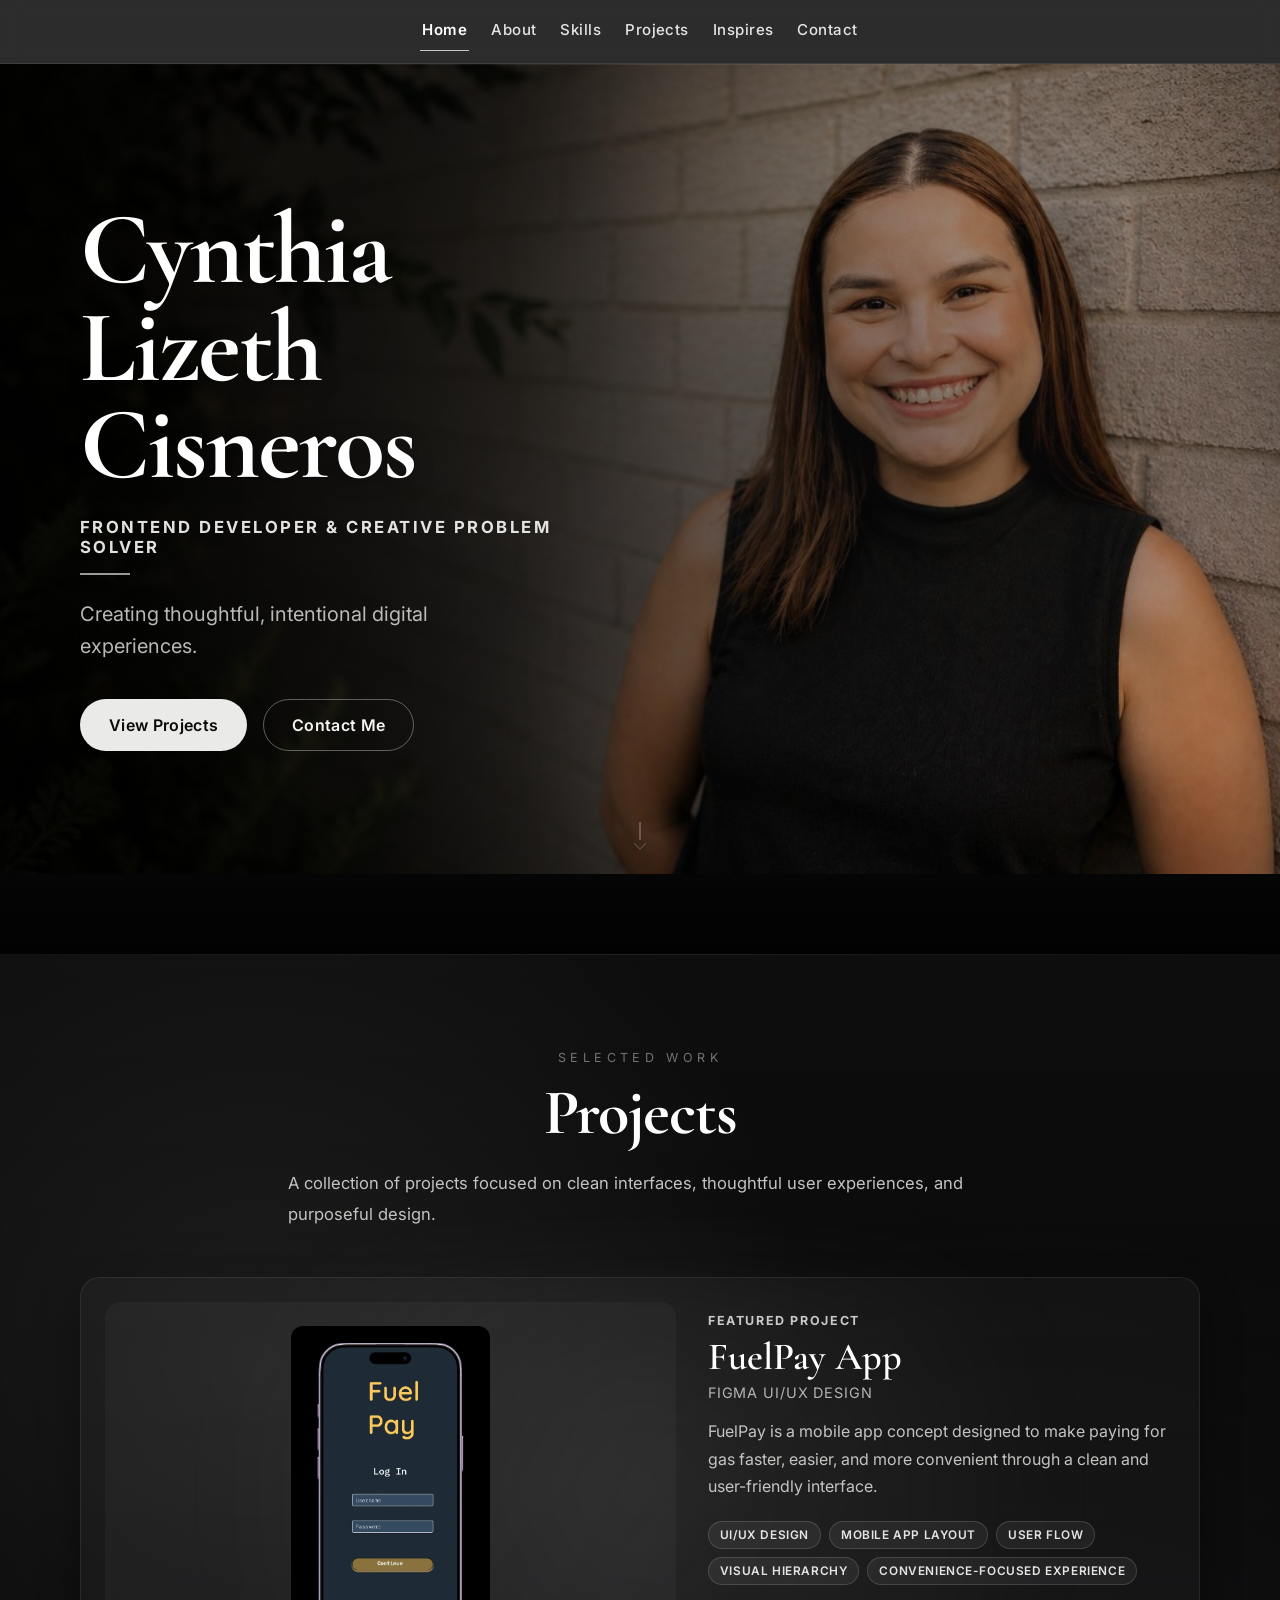
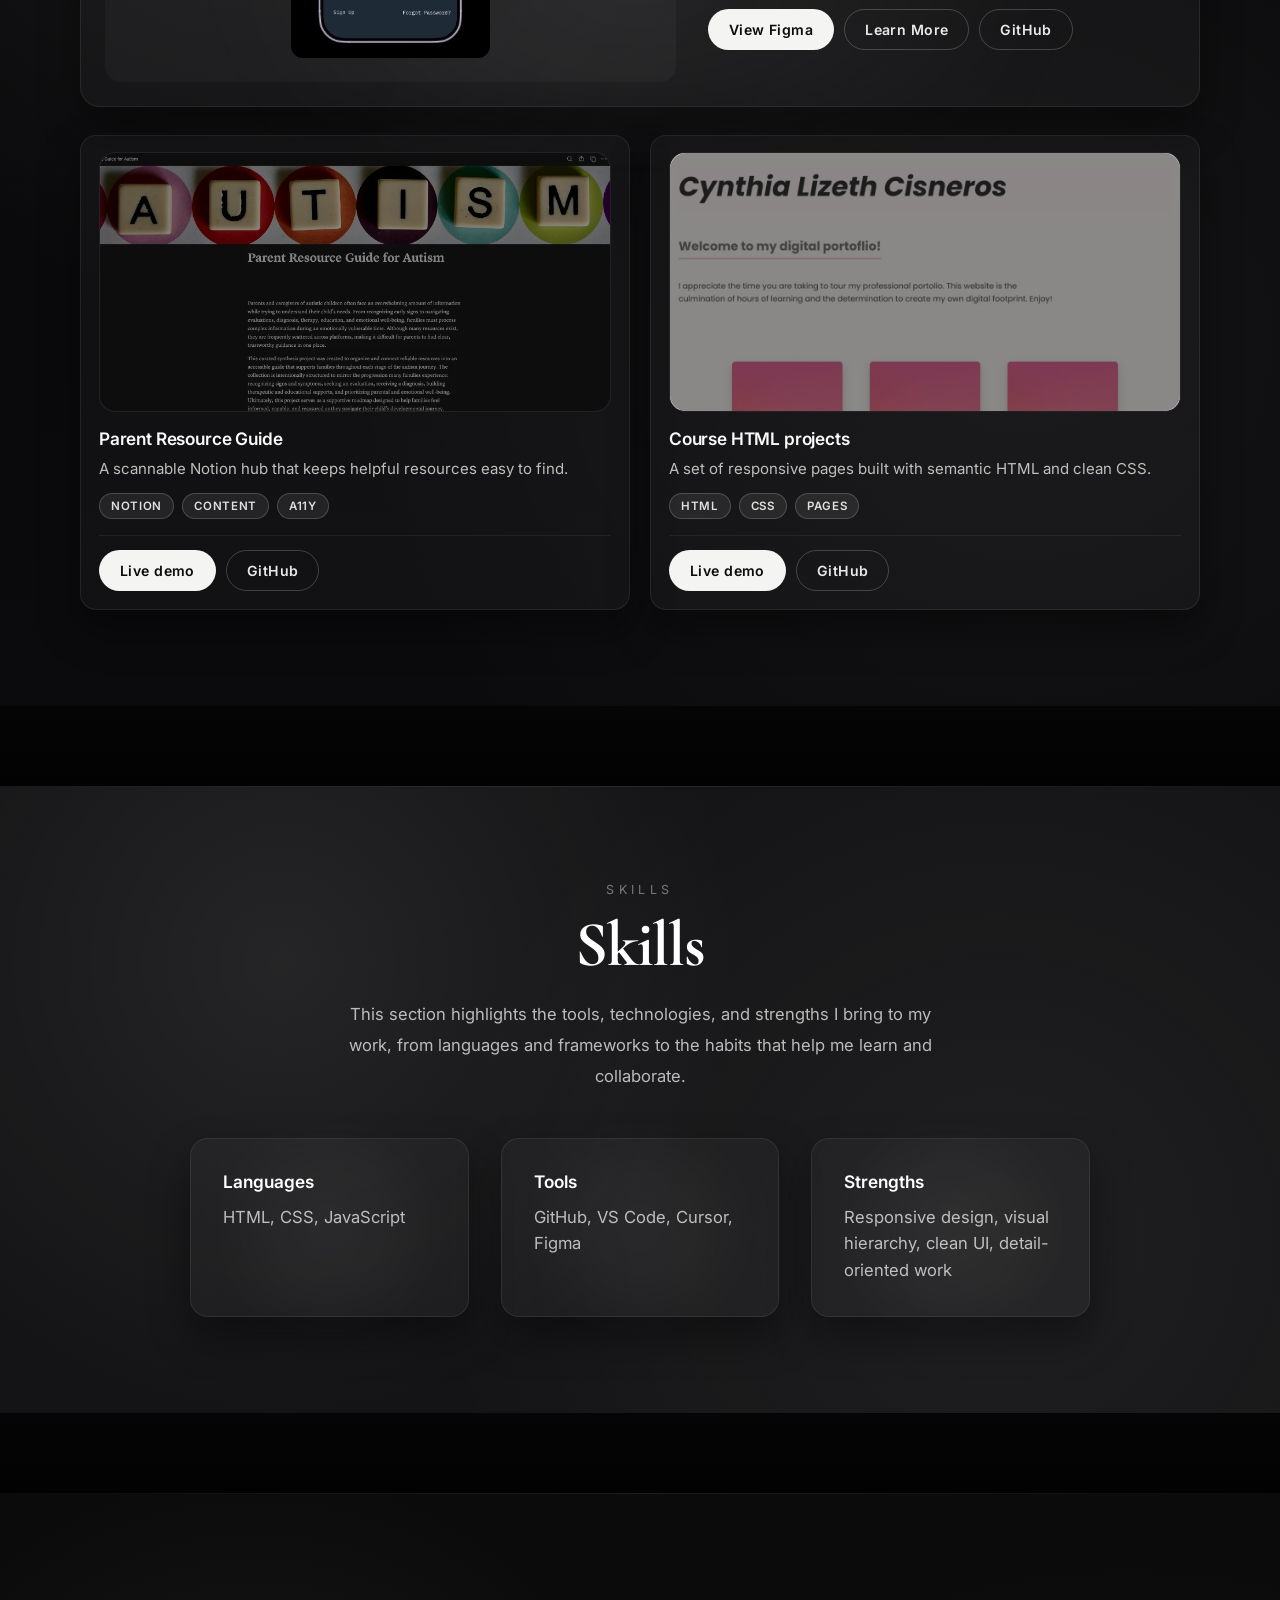
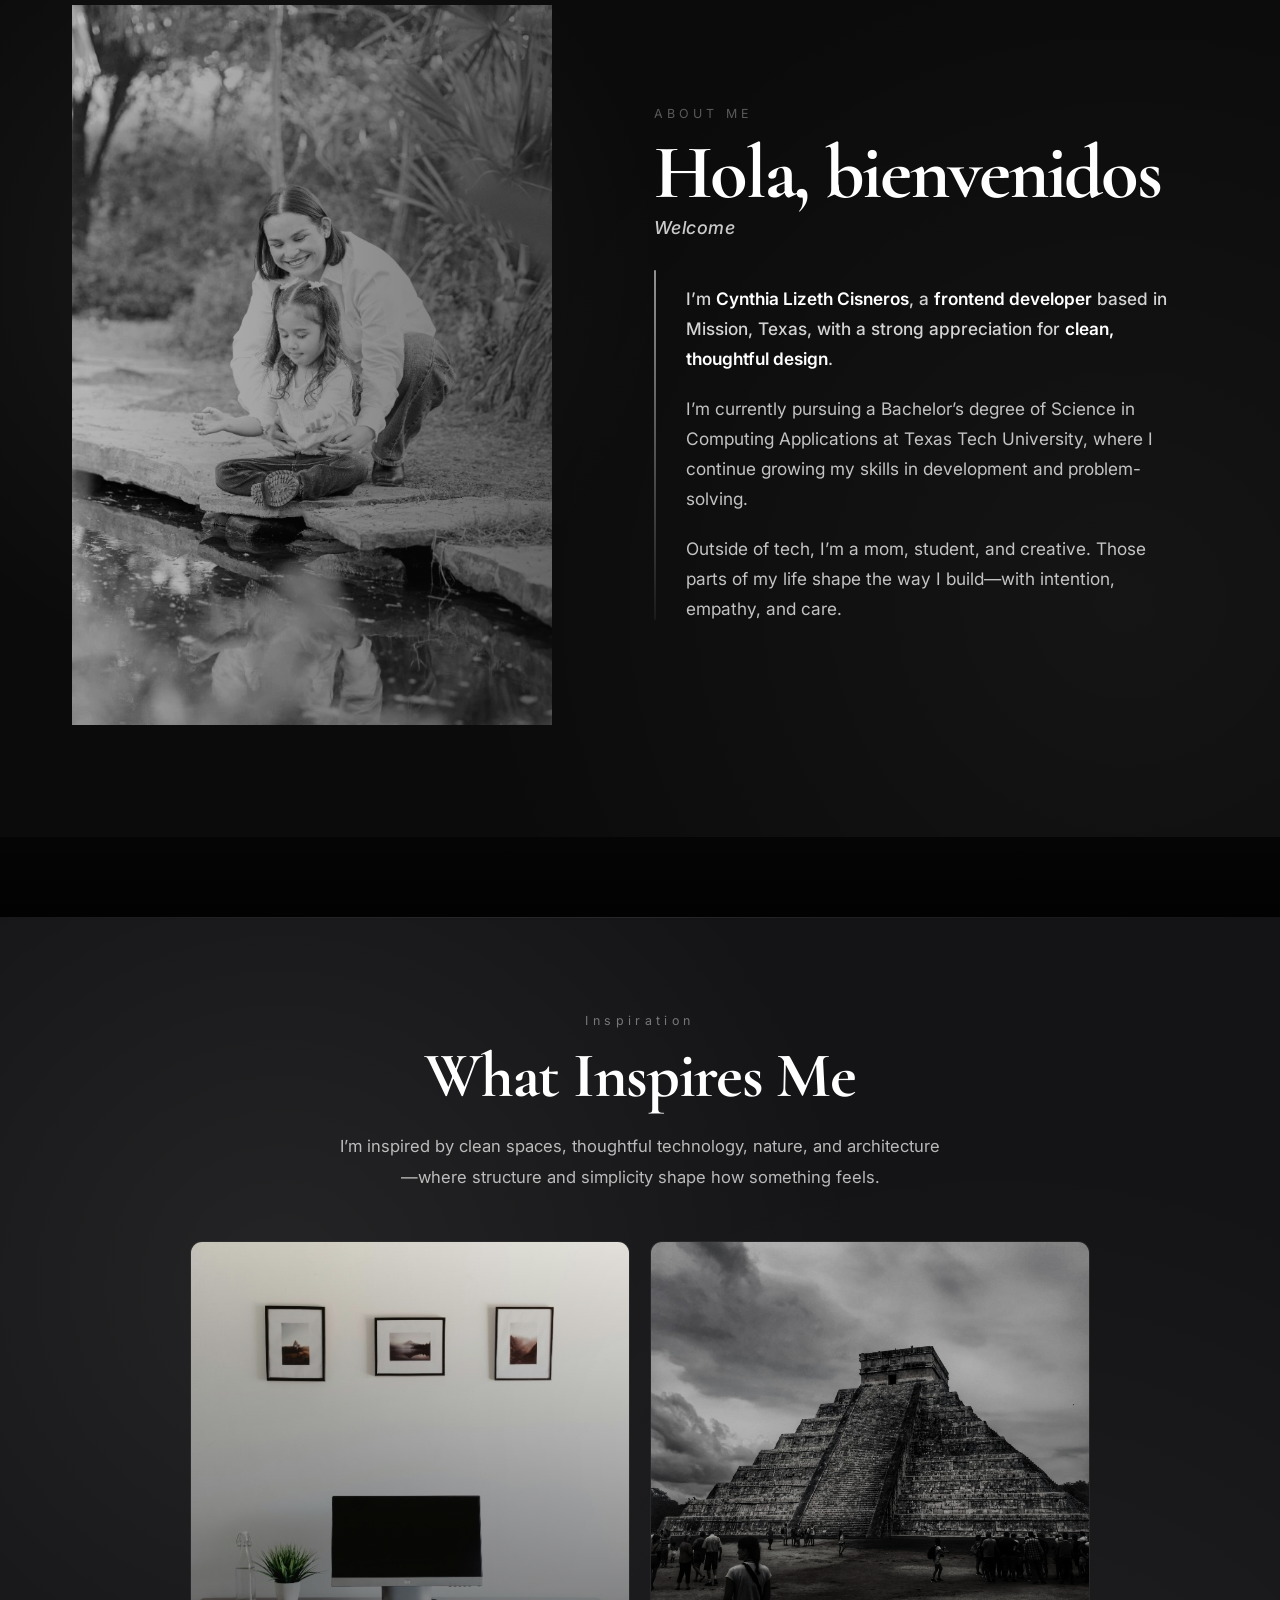
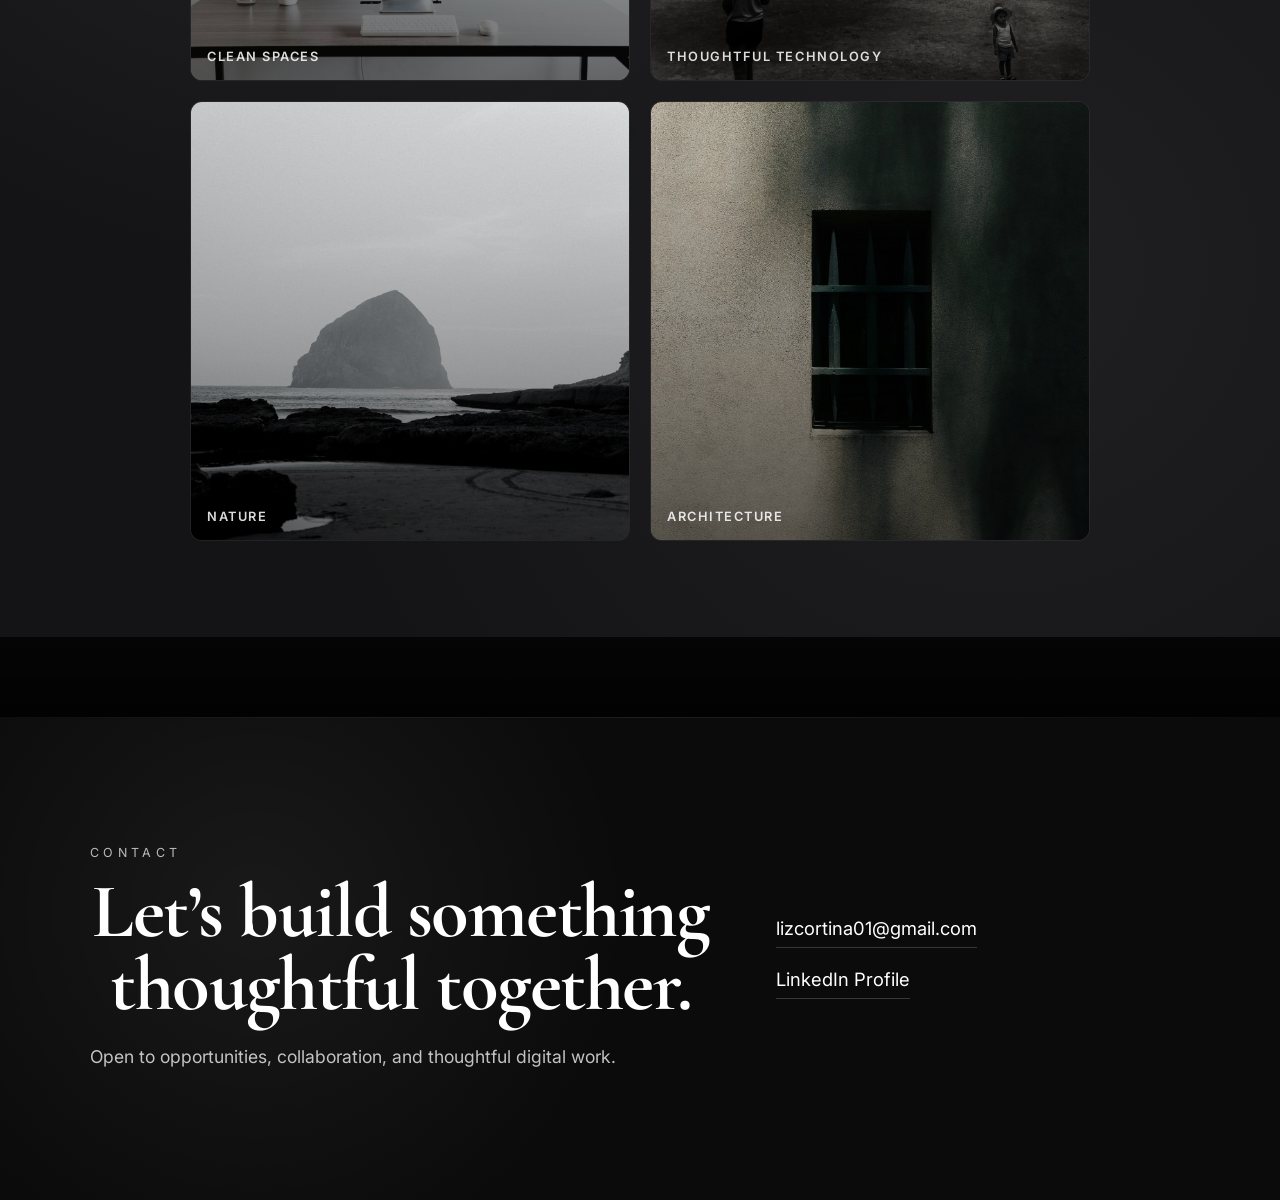
==== index.html @ 74caab64 "updated index.html" ====
<!DOCTYPE html>
<html lang="en">
  <head>
    <meta charset="UTF-8" />
    <meta name="viewport" content="width=device-width, initial-scale=1.0" />
    <title>Cynthia Lizeth Cisneros | Portfolio</title>
    <link rel="preconnect" href="https://fonts.googleapis.com" />
    <link rel="preconnect" href="https://fonts.gstatic.com" crossorigin />
    <link
      href="https://fonts.googleapis.com/css2?family=Cormorant+Garamond:wght@500;600;700&family=Inter:wght@400;500;600&display=swap"
      rel="stylesheet"
    />
    <script>
      document.documentElement.classList.add("js");
    </script>
    <link rel="stylesheet" href="style.css" />
    <link
      rel="preload"
      as="image"
      href="images/fuelpay-screenshot.webp"
      type="image/webp"
    />
  </head>
  <body>
    <header class="site-header">
      <nav class="main-nav" aria-label="Primary navigation">
        <a class="nav-link active" href="#home">Home</a>
        <a class="nav-link" href="#about">About</a>
        <a class="nav-link" href="#skills">Skills</a>
        <a class="nav-link" href="#projects">Projects</a>
        <a class="nav-link" href="#inspires">Inspires</a>
        <a class="nav-link" href="#contact">Contact</a>
      </nav>
    </header>

    <main>
      <section
        id="home"
        class="section hero-section hero hero--split"
        aria-label="Introduction"
      >
        <div class="hero-split container hero-fade">
          <div class="hero-split__text">
            <h1 class="hero-heading">Cynthia Lizeth<br />Cisneros</h1>
            <p class="hero-tagline">Frontend Developer &amp; Creative Problem Solver</p>
            <p class="hero-lede">Creating thoughtful, intentional digital experiences.</p>
            <div class="hero-actions">
              <a class="hero-btn hero-btn--primary" href="#projects">View Projects</a>
              <a class="hero-btn hero-btn--secondary" href="#contact">Contact Me</a>
            </div>
          </div>
        </div>
        <div class="hero-scroll-indicator" aria-hidden="true"></div>
      </section>

      <div class="section-fade" aria-hidden="true"></div>

      <section id="projects" class="section section--projects-showcase scroll-reveal">
        <div class="container">
          <p class="eyebrow">SELECTED WORK</p>
          <h2>Projects</h2>
          <p class="section-intro projects-showcase__intro">
            A collection of projects focused on clean interfaces, thoughtful user experiences, and purposeful design.
          </p>

          <article class="featured-project">
            <div class="featured-image">
              <img
                src="images/fuelpay-screenshot.webp"
                alt="FuelPay app UI"
                width="613"
                height="1024"
                loading="eager"
                fetchpriority="high"
                decoding="async"
              />
            </div>
            <div class="featured-project__content">
              <p class="featured-project__label">Featured Project</p>
              <h3 class="featured-project__title">FuelPay App</h3>
              <p class="featured-project__type">Figma UI/UX Design</p>
              <p class="featured-project__description">
                FuelPay is a mobile app concept designed to make paying for gas faster, easier, and more convenient through a clean and user-friendly interface.
              </p>
              <ul class="featured-project__focus" aria-label="FuelPay focus areas">
                <li>UI/UX design</li>
                <li>Mobile app layout</li>
                <li>User flow</li>
                <li>Visual hierarchy</li>
                <li>Convenience-focused experience</li>
              </ul>
              <div class="featured-project__actions">
                <a
                  class="project-link project-link--primary"
                  href="https://www.figma.com/proto/tcnXvxOql4MYo92ffZu80k/FuelPay?node-id=0-1&amp;t=RyZoRJUuUsLrwIjh-1"
                  target="_blank"
                  rel="noopener noreferrer"
                  >View Figma</a
                >
                <a
                  class="project-link project-link--secondary"
                  href="Projects.html"
                  >Learn More</a
                >
                <a
                  class="project-link project-link--secondary"
                  href="https://github.com/cynthiacisneros"
                  target="_blank"
                  rel="noopener noreferrer"
                  >GitHub</a
                >
              </div>
            </div>
          </article>

          <div class="projects-support-grid">
            <article class="support-project-card">
              <div class="project-preview">
                <img
                  src="images/parent-guide-screenshot.webp"
                  alt="Parent Resource Guide for Autism Notion page"
                  width="1024"
                  height="446"
                  loading="lazy"
                  decoding="async"
                />
              </div>
              <div class="support-project-card__body">
                <div class="support-project-card__top">
                  <h3 class="support-project-card__title">Parent Resource Guide</h3>
                  <p class="support-project-card__desc">
                    A scannable Notion hub that keeps helpful resources easy to find.
                  </p>
                  <ul class="support-project-card__tags" aria-label="Tech stack">
                    <li><span class="support-project-card__tag">Notion</span></li>
                    <li><span class="support-project-card__tag">Content</span></li>
                    <li><span class="support-project-card__tag">A11y</span></li>
                  </ul>
                </div>
                <div class="support-project-card__actions">
                  <a
                    class="project-link project-link--primary"
                    href="https://spring-xenon-c38.notion.site/Parent-Resource-Guide-for-Autism-315e01762ccd8020ae37e9fc51f65d75"
                    target="_blank"
                    rel="noopener noreferrer"
                    >Live demo</a
                  >
                  <a
                    class="project-link project-link--secondary"
                    href="https://github.com/cynthiacisneros"
                    target="_blank"
                    rel="noopener noreferrer"
                    >GitHub</a
                  >
                </div>
              </div>
            </article>

            <article class="support-project-card">
              <div class="project-preview">
                <img
                  src="images/course-html-screenshot.webp"
                  alt="Course HTML project pages in the browser"
                  width="1200"
                  height="1200"
                  loading="lazy"
                  decoding="async"
                />
              </div>
              <div class="support-project-card__body">
                <div class="support-project-card__top">
                  <h3 class="support-project-card__title">Course HTML projects</h3>
                  <p class="support-project-card__desc">
                    A set of responsive pages built with semantic HTML and clean CSS.
                  </p>
                  <ul class="support-project-card__tags" aria-label="Tech stack">
                    <li><span class="support-project-card__tag">HTML</span></li>
                    <li><span class="support-project-card__tag">CSS</span></li>
                    <li><span class="support-project-card__tag">Pages</span></li>
                  </ul>
                </div>
                <div class="support-project-card__actions">
                  <a
                    class="project-link project-link--primary"
                    href="https://cynthiacisneros.github.io/CMPA-3304-D01/project-02/index.html"
                    target="_blank"
                    rel="noopener noreferrer"
                    >Live demo</a
                  >
                  <a
                    class="project-link project-link--secondary"
                    href="https://github.com/cynthiacisneros/CMPA-3304-D01"
                    target="_blank"
                    rel="noopener noreferrer"
                    >GitHub</a
                  >
                </div>
              </div>
            </article>
          </div>
        </div>
      </section>

      <div class="section-fade" aria-hidden="true"></div>

      <section id="skills" class="section light-section skills-section scroll-reveal">
        <div class="container narrow">
          <p class="eyebrow">SKILLS</p>
          <h2>Skills</h2>
          <p class="section-intro">
            This section highlights the tools, technologies, and strengths I
            bring to my work, from languages and frameworks to the habits that
            help me learn and collaborate.
          </p>

          <div class="card-grid skills-grid">
            <article class="info-card skills-card">
              <h3>Languages</h3>
              <p>HTML, CSS, JavaScript</p>
            </article>
            <article class="info-card skills-card">
              <h3>Tools</h3>
              <p>GitHub, VS Code, Cursor, Figma</p>
            </article>
            <article class="info-card skills-card">
              <h3>Strengths</h3>
              <p>Responsive design, visual hierarchy, clean UI, detail-oriented work</p>
            </article>
          </div>
        </div>
      </section>

      <div class="section-fade" aria-hidden="true"></div>

      <section id="about" class="section about-section scroll-reveal">
        <div class="about-content">
          <div class="about-visual">
            <div class="about-image">
              <img
                src="images/about-photo.webp"
                alt="Portrait of Cynthia Lizeth Cisneros"
                width="682"
                height="1024"
                loading="lazy"
                decoding="async"
              />
            </div>
          </div>

          <div class="about-copy">
            <p class="eyebrow about-eyebrow">ABOUT ME</p>
            <h2>Hola, bienvenidos</h2>
            <h3> Welcome </h3>
            <div class="about-text">
              <p>
                I’m <strong>Cynthia Lizeth Cisneros</strong>, a <strong>frontend developer</strong> based in Mission,
                Texas, with a strong appreciation for <strong>clean, thoughtful design</strong>.
              </p>
              <p>
                I’m currently pursuing a Bachelor’s degree of Science in Computing Applications at Texas Tech
                University, where I continue growing my skills in development and problem-solving.
              </p>
              <p>
                Outside of tech, I’m a mom, student, and creative. Those parts of my life
                shape the way I build—with intention, empathy, and care.
              </p>
            </div>
          </div>
        </div>
      </section>

      <div class="section-fade" aria-hidden="true"></div>

      <section id="inspires" class="section light-section inspires-section scroll-reveal">
        <div class="container narrow">
          <p class="eyebrow">Inspiration</p>
          <h2>What Inspires Me</h2>
          <p class="section-intro">
            I’m inspired by clean spaces, thoughtful technology, nature, and architecture—where structure and simplicity shape how something feels.
          </p>

          <div class="inspires-grid">
            <div class="inspires-item">
              <img
                src="assets/images/inspires-1.jpg"
                alt="Clean spaces inspiration"
                width="1024"
                height="703"
                loading="lazy"
                decoding="async"
              />
              <span class="inspires-caption">Clean Spaces</span>
            </div>
            <div class="inspires-item">
              <img
                src="assets/images/inspires-2.jpg"
                alt="Thoughtful technology inspiration"
                width="810"
                height="1024"
                loading="lazy"
                decoding="async"
              />
              <span class="inspires-caption">Thoughtful Technology</span>
            </div>
            <div class="inspires-item">
              <img
                src="assets/images/inspires-3.jpg"
                alt="Nature inspiration"
                width="683"
                height="1024"
                loading="lazy"
                decoding="async"
              />
              <span class="inspires-caption">Nature</span>
            </div>
            <div class="inspires-item">
              <img
                src="assets/images/inspires-4.jpg"
                alt="Architecture inspiration"
                width="682"
                height="1024"
                loading="lazy"
                decoding="async"
              />
              <span class="inspires-caption">Architecture</span>
            </div>
          </div>
        </div>
      </section>

      <div class="section-fade" aria-hidden="true"></div>

      <section id="contact" class="section contact-section scroll-reveal">
        <div class="contact-container">
          <div class="contact-copy">
            <p class="section-label">CONTACT</p>
            <h2>Let’s build something thoughtful together.</h2>
            <p>Open to opportunities, collaboration, and thoughtful digital work.</p>
          </div>

          <nav class="contact-links" aria-label="Contact methods">
            <a href="mailto:lizcortina01@gmail.com">lizcortina01@gmail.com</a>
            <a
              href="https://www.linkedin.com/in/cynthia-lizeth-cisneros-6b3ab3338/"
              target="_blank"
              rel="noopener noreferrer"
              >LinkedIn Profile</a>
          </nav>
        </div>
      </section>
    </main>

    <script src="script.js"></script>
  </body>
</html>
---- style.css ----
:root {
  --bg-dark: #050505;
  --bg-light: #f5f2ee;
  --card-light: #fbfaf8;
  --text-dark: #1d1b19;
  --text-light: #f6f1eb;
  --muted-dark: rgba(246, 241, 235, 0.72);
  --muted-light: #6f675f;
  --border-light: rgba(29, 27, 25, 0.08);
  --border-dark: rgba(255, 255, 255, 0.12);
  --shadow-soft: 0 10px 30px rgba(0, 0, 0, 0.08);
  --radius-xl: 28px;
  --radius-lg: 18px;
  --radius-md: 14px;
  /* Project thumbnails: simple cards */
  --project-thumb-radius: clamp(12px, 2.5vw, 16px);
  --project-shell-radius: 20px;
  --project-shell-padding: clamp(1rem, 2.2vw, 1.5rem);
  --project-shell-border: 1px solid rgba(255, 255, 255, 0.08);
  --project-shell-bg: rgba(255, 255, 255, 0.03);
  --project-card-depth-shadow: 0 20px 40px rgba(0, 0, 0, 0.4);
}

* {
  box-sizing: border-box;
}

html {
  scroll-behavior: smooth;
  scroll-padding-top: 92px;
}

@media (prefers-reduced-motion: no-preference) {
  html.js .scroll-reveal:not(.scroll-reveal--visible) {
    opacity: 0;
    transform: translateY(24px);
    transition:
      opacity 0.6s ease,
      transform 0.6s ease;
  }

  html.js .scroll-reveal.scroll-reveal--visible {
    opacity: 1;
    transform: translateY(0);
  }
}

@media (prefers-reduced-motion: reduce) {
  html.js .scroll-reveal {
    opacity: 1 !important;
    transform: none !important;
    transition: none !important;
  }
}

body {
  margin: 0;
  font-family: "Inter", sans-serif;
  background: var(--bg-light);
  color: var(--text-dark);
}

img {
  max-width: 100%;
  display: block;
}

section {
  position: relative;
}

section::before {
  content: "";
  position: absolute;
  top: 0;
  left: 0;
  width: 100%;
  height: 1px;
  background: linear-gradient(
    to right,
    transparent,
    rgba(255, 255, 255, 0.08),
    transparent
  );
  pointer-events: none;
  z-index: 1;
}

.section {
  scroll-margin-top: 140px;
}

.section-fade {
  height: 80px;
  pointer-events: none;
  background:
    linear-gradient(to bottom, transparent, rgba(0, 0, 0, 0.6)),
    #050505;
}

#home.section {
  scroll-margin-top: 0;
}

.site-header {
  position: sticky;
  top: 0;
  z-index: 1000;
  display: flex;
  justify-content: center;
  padding: 12px 16px;
  background: rgba(10, 10, 10, 0.85);
  backdrop-filter: blur(10px);
  -webkit-backdrop-filter: blur(10px);
  border-bottom: 1px solid rgba(255, 255, 255, 0.08);
}

.main-nav {
  display: flex;
  align-items: center;
  justify-content: center;
  gap: 20px;
  flex-wrap: wrap;
  max-width: 100%;
}

.nav-link {
  text-decoration: none;
  color: rgba(244, 244, 242, 0.92);
  background: transparent;
  border: 0;
  padding: 8px 2px 12px;
  border-radius: 0;
  font-size: 0.94rem;
  font-weight: 500;
  letter-spacing: 0.03em;
  transition: opacity 0.25s ease, color 0.25s ease;
  position: relative;
}

.nav-link:hover {
  opacity: 0.78;
}

.nav-link.active {
  color: #ffffff;
  font-weight: 600;
}

.nav-link::after {
  content: "";
  position: absolute;
  left: 0;
  right: 0;
  bottom: 0;
  height: 1px;
  margin-top: 4px;
  background: transparent;
  transition: background-color 0.25s ease;
}

.nav-link:hover::after {
  background: rgba(255, 255, 255, 0.32);
}

.nav-link.active::after {
  background: rgba(255, 255, 255, 0.72);
}

.hero-section {
  min-height: calc(100vh - 90px);
  display: flex;
  align-items: center;
  padding: clamp(72px, 10vw, 110px) 24px clamp(4rem, 8vw, 6rem);
  color: #f4f4f2;
  text-align: left;
  position: relative;
}

.hero {
  background:
    linear-gradient(
      to right,
      rgba(0, 0, 0, 0.56) 28%,
      rgba(0, 0, 0, 0.3) 62%,
      rgba(0, 0, 0, 0.06) 100%
    ),
    radial-gradient(ellipse 88% 68% at 70% 44%, rgba(34, 34, 34, 0.3) 0%, rgba(0, 0, 0, 0) 62%),
    url("assets/images/cynthia-hero-portrait.png");
  background-size: cover;
  background-position: 80% 35%;
  background-repeat: no-repeat;
  background-color: #050505;
}

.hero--split {
  overflow: hidden;
}

.hero-split {
  width: min(1120px, 100%);
  margin: 0 auto;
  display: grid;
  grid-template-columns: minmax(0, 1fr);
  gap: clamp(2.5rem, 6vw, 4.5rem);
  align-items: center;
}

.hero-split__text {
  max-width: 34rem;
}

.hero-tagline {
  margin: 0 0 1.4rem;
  font-size: clamp(0.98rem, 1.3vw, 1.08rem);
  font-weight: 700;
  letter-spacing: 0.15em;
  text-transform: uppercase;
  color: rgba(244, 244, 242, 0.92);
}

.hero-tagline::after {
  content: "";
  display: block;
  width: 50px;
  height: 2px;
  background: rgba(255, 255, 255, 0.6);
  margin: 16px 0;
}

.hero-lede {
  margin: 0 0 2.3rem;
  max-width: 420px;
  font-size: clamp(1.1rem, 1.8vw, 1.25rem);
  line-height: 1.6;
  font-weight: 400;
  color: rgba(210, 210, 206, 0.88);
}

.hero-actions {
  display: flex;
  flex-wrap: wrap;
  gap: 16px;
  align-items: center;
  margin-top: 2rem;
}

.hero-btn {
  display: inline-flex;
  align-items: center;
  justify-content: center;
  min-height: 52px;
  padding: 15px 28px;
  border-radius: 999px;
  font-size: 1rem;
  font-weight: 600;
  letter-spacing: 0.02em;
  text-decoration: none;
  border: 1px solid transparent;
  transition: all 0.25s ease;
}

.hero-btn--primary {
  background: rgba(244, 244, 242, 0.96);
  color: #0a0a0a;
  border-color: rgba(255, 255, 255, 0.14);
  box-shadow: 0 10px 26px rgba(0, 0, 0, 0.3);
}

.hero-btn--primary:hover {
  transform: translateY(-2px);
  background: #ffffff;
  box-shadow: 0 10px 20px rgba(0, 0, 0, 0.2);
}

.hero-btn--secondary {
  background: transparent;
  color: #f4f4f2;
  border-color: rgba(255, 255, 255, 0.34);
}

.hero-btn--secondary:hover {
  transform: translateY(-2px);
  background: rgba(255, 255, 255, 0.1);
  border-color: rgba(255, 255, 255, 0.46);
}

.hero-btn:focus-visible {
  outline: 2px solid #ffffff;
  outline-offset: 3px;
}

.hero-fade {
  opacity: 0;
  animation: heroFadeIn 0.85s ease forwards;
}

.hero-scroll-indicator {
  position: absolute;
  left: 50%;
  bottom: 22px;
  width: 22px;
  height: 30px;
  transform: translateX(-50%);
  opacity: 0.45;
  animation: heroScrollPulse 2s ease-in-out infinite;
}

.hero-scroll-indicator::before {
  content: "";
  position: absolute;
  left: 50%;
  top: 0;
  width: 2px;
  height: 18px;
  background: rgba(255, 255, 255, 0.5);
  transform: translateX(-50%);
}

.hero-scroll-indicator::after {
  content: "";
  position: absolute;
  left: 50%;
  bottom: 4px;
  width: 8px;
  height: 8px;
  border-right: 1.5px solid rgba(255, 255, 255, 0.5);
  border-bottom: 1.5px solid rgba(255, 255, 255, 0.5);
  transform: translateX(-50%) rotate(45deg);
}

@keyframes heroFadeIn {
  from {
    opacity: 0;
    transform: translateY(10px);
  }
  to {
    opacity: 1;
    transform: translateY(0);
  }
}

@keyframes heroScrollPulse {
  0%,
  100% {
    transform: translateX(-50%) translateY(0);
    opacity: 0.32;
  }
  50% {
    transform: translateX(-50%) translateY(4px);
    opacity: 0.58;
  }
}

@media (prefers-reduced-motion: reduce) {
  .hero-fade {
    opacity: 1;
    animation: none;
    transform: none;
  }

  .hero-scroll-indicator {
    animation: none;
  }
}

@media (max-width: 900px) {
  .hero-split {
    grid-template-columns: 1fr;
    gap: clamp(2rem, 5vw, 2.75rem);
  }

  .hero {
    background:
      linear-gradient(180deg, rgba(0, 0, 0, 0.62) 0%, rgba(0, 0, 0, 0.42) 58%, rgba(0, 0, 0, 0.2) 100%),
      radial-gradient(ellipse 100% 70% at 52% 30%, rgba(34, 34, 34, 0.24) 0%, rgba(0, 0, 0, 0) 64%),
      url("assets/images/cynthia-hero-portrait.png");
    background-size: cover;
    background-position: 64% 30%;
  }

  .hero-split__text {
    max-width: none;
    text-align: center;
  }

  h1.hero-heading {
    font-size: clamp(2.8rem, 12vw, 4.6rem);
    line-height: 0.95;
  }

  .hero-tagline {
    letter-spacing: 0.11em;
  }

  .hero-actions {
    justify-content: center;
  }

  .hero-lede {
    margin-left: auto;
    margin-right: auto;
  }
}

.eyebrow {
  margin: 0 0 18px;
  font-size: 0.78rem;
  letter-spacing: 0.35em;
  opacity: 0.58;
}

h1,
h2 {
  margin: 0;
  font-family: "Cormorant Garamond", serif;
  line-height: 0.95;
  letter-spacing: -0.02em;
}

h1 {
  font-size: clamp(3.8rem, 8vw, 6.7rem);
  margin-bottom: 24px;
}

h1.hero-heading {
  font-family: "Cormorant Garamond", serif;
  font-weight: 800;
  font-size: clamp(3.5rem, 8vw, 7rem);
  line-height: 0.95;
  letter-spacing: -0.02em;
  color: #ffffff;
  text-shadow: 0 4px 20px rgba(0, 0, 0, 0.4);
  margin: 0 0 1.5rem;
}

h2 {
  font-size: clamp(2.9rem, 5vw, 4.3rem);
  text-align: center;
  margin-bottom: 24px;
}

h3 {
  margin-top: 0;
  margin-bottom: 12px;
  font-size: 1.05rem;
  font-weight: 600;
}

.section-intro,
.info-card p {
  line-height: 1.85;
  font-size: 1.04rem;
}

.light-section {
  background: var(--bg-light);
  color: var(--text-dark);
  padding: 6rem 24px;
}

.container {
  width: min(1120px, 100%);
  margin: 0 auto;
}

.narrow {
  max-width: 900px;
  text-align: center;
}

/* About: bold editorial layout — open, no card; image blends into section */
#about.about-section {
  background:
    radial-gradient(circle at 20% 40%, rgba(255, 255, 255, 0.06), transparent 35%),
    radial-gradient(circle at 88% 75%, rgba(255, 255, 255, 0.04), transparent 50%),
    #0b0b0b;
  color: rgba(244, 244, 242, 0.94);
  padding: 0;
}

#about.about-section .about-content {
  max-width: 1200px;
  margin: 0 auto;
  padding: 7rem 2rem;
  display: grid;
  grid-template-columns: 0.95fr 1.05fr;
  gap: 5rem;
  align-items: center;
}

#about.about-section .about-visual {
  display: flex;
  justify-content: flex-start;
  width: 100%;
  min-width: 0;
}

#about.about-section .about-copy {
  display: flex;
  flex-direction: column;
  align-items: flex-start;
  text-align: left;
  min-width: 0;
}

#about.about-section .about-eyebrow,
#about.about-section .about-copy .eyebrow {
  color: rgba(255, 255, 255, 0.55);
  text-align: left;
  margin: 0 0 1rem;
  width: 100%;
  letter-spacing: 0.32em;
}

#about.about-section .about-copy h2 {
  text-align: left;
  margin-bottom: clamp(1.75rem, 3vw, 2.5rem);
  width: 100%;
  color: #ffffff;
  font-family: "Cormorant Garamond", serif;
  font-size: clamp(2.75rem, 6vw, 5rem);
  line-height: 0.95;
  font-weight: 700;
  letter-spacing: -0.03em;
}

#about.about-section .about-copy h2:has(+ h3) {
  margin-bottom: 0;
}

#about.about-section .about-copy h3 {
  font-family: "Inter", sans-serif;
  font-size: 1.12rem;
  font-weight: 500;
  font-style: italic;
  color: rgba(255, 255, 255, 0.78);
  margin-top: 0.5rem;
  margin-bottom: 1.75rem;
  letter-spacing: 0.03em;
}

#about.about-section .about-image {
  position: relative;
  width: 100%;
  max-width: 480px;
  margin-inline: 0;
  overflow: hidden;
}

#about.about-section .about-image::after {
  content: "";
  position: absolute;
  inset: 0;
  background: linear-gradient(to right, rgba(11, 11, 11, 0.15), rgba(11, 11, 11, 0.55));
  pointer-events: none;
}

#about.about-section .about-image img {
  width: 100%;
  max-width: 480px;
  height: auto;
  display: block;
  border-radius: 0;
  object-fit: cover;
  opacity: 0.9;
  filter: grayscale(100%) contrast(1.05);
}

#about.about-section .about-text {
  position: relative;
  max-width: 520px;
  padding-left: 2rem;
}

#about.about-section .about-text::before {
  content: "";
  position: absolute;
  left: 0;
  top: 0.25rem;
  width: 2px;
  height: calc(100% - 0.5rem);
  border-radius: 1px;
  background: linear-gradient(
    to bottom,
    rgba(255, 255, 255, 0.55),
    rgba(255, 255, 255, 0.05)
  );
  pointer-events: none;
}

#about.about-section .about-text p {
  margin-bottom: 1.2rem;
  font-size: 1.08rem;
  line-height: 1.75;
  color: rgba(255, 255, 255, 0.78);
}

#about.about-section .about-text p:last-child {
  margin-bottom: 0;
}

#about.about-section .about-text p:first-of-type {
  color: rgba(255, 255, 255, 0.82);
  font-weight: 500;
}

#about.about-section .about-text p:not(:first-of-type) {
  color: rgba(255, 255, 255, 0.75);
  font-weight: 400;
}

#about.about-section .about-text strong {
  color: #ffffff;
  font-weight: 600;
}

@media (max-width: 768px) {
  #about.about-section .about-content {
    grid-template-columns: 1fr;
    gap: 2.5rem;
    padding: 5rem 1.5rem;
  }

  #about.about-section .about-image {
    max-width: none;
  }

  #about.about-section .about-image img {
    width: 100%;
    max-width: none;
  }

  #about.about-section .about-visual {
    justify-content: stretch;
  }

  #about.about-section .about-image::after {
    background: linear-gradient(to bottom, rgba(11, 11, 11, 0.12), rgba(11, 11, 11, 0.5));
  }

  #about.about-section .about-text {
    padding-left: 1.5rem;
  }

  #about.about-section .about-text::before {
    width: 2px;
    background: linear-gradient(
      to bottom,
      rgba(255, 255, 255, 0.42),
      rgba(255, 255, 255, 0.06)
    );
  }
}

.card-grid {
  margin-top: 42px;
  display: grid;
  grid-template-columns: repeat(3, 1fr);
  gap: 22px;
}

.info-card {
  background: rgba(255, 255, 255, 0.5);
  border: 1px solid var(--border-light);
  border-radius: 28px;
  box-shadow: var(--shadow-soft);
  padding: 28px;
  text-align: left;
}

.info-card--project {
  display: flex;
  flex-direction: column;
  height: 100%;
}

.info-card--project > p {
  margin: 0;
  flex-grow: 1;
  color: var(--muted-light);
}

.info-card__actions {
  margin-top: 1.35rem;
  padding-top: 1.2rem;
  border-top: 1px solid var(--border-light);
}

#skills.skills-section {
  background:
    radial-gradient(circle at 22% 28%, rgba(255, 255, 255, 0.07), transparent 42%),
    radial-gradient(circle at 78% 72%, rgba(255, 255, 255, 0.05), transparent 52%),
    #141416;
  color: rgba(244, 244, 242, 0.92);
  padding: 6rem 24px;
}

#skills .eyebrow {
  color: rgba(244, 244, 242, 0.74);
}

#skills h2 {
  color: #ffffff;
}

#skills.skills-section .section-intro {
  max-width: 600px;
  margin: 0 auto;
  color: rgba(255, 255, 255, 0.7);
}

#skills .skills-grid {
  margin-top: 46px;
  display: grid;
  grid-template-columns: repeat(3, minmax(0, 1fr));
  gap: 2rem;
  align-items: stretch;
}

#skills .skills-card {
  position: relative;
  isolation: isolate;
  background: rgba(255, 255, 255, 0.03);
  border: 1px solid rgba(255, 255, 255, 0.08);
  border-radius: 18px;
  padding: 2rem;
  box-shadow: 0 20px 40px rgba(0, 0, 0, 0.4);
  transition: all 0.25s ease;
  text-align: left;
}

#skills .skills-card::before {
  content: "";
  position: absolute;
  inset: -10px;
  background: radial-gradient(circle, rgba(255, 255, 255, 0.05), transparent 70%);
  z-index: -1;
  filter: blur(20px);
  pointer-events: none;
  border-radius: 22px;
}

#skills .skills-card:hover,
#skills .skills-card:focus-within {
  transform: translateY(-4px);
  border-color: rgba(255, 255, 255, 0.16);
  box-shadow: 0 30px 60px rgba(0, 0, 0, 0.5);
}

#skills .skills-card h3 {
  color: #ffffff;
  font-weight: 600;
  margin-bottom: 0.75rem;
  font-size: 1.08rem;
}

#skills .skills-card p {
  color: rgba(255, 255, 255, 0.7);
  line-height: 1.6;
  margin: 0;
}

/* What Inspires Me — same hierarchy and dark treatment as Skills */
#inspires.inspires-section {
  background:
    radial-gradient(circle at 22% 28%, rgba(255, 255, 255, 0.07), transparent 42%),
    radial-gradient(circle at 78% 72%, rgba(255, 255, 255, 0.05), transparent 52%),
    #141416;
  color: rgba(244, 244, 242, 0.92);
  padding: 6rem 24px;
}

#inspires .eyebrow {
  color: rgba(244, 244, 242, 0.74);
}

#inspires h2 {
  color: #ffffff;
}

#inspires.inspires-section .section-intro {
  max-width: 600px;
  margin: 0 auto;
  color: rgba(255, 255, 255, 0.7);
}

#inspires.inspires-section .inspires-grid {
  margin-top: 3rem;
  display: grid;
  grid-template-columns: repeat(2, minmax(0, 1fr));
  gap: clamp(0.75rem, 2vw, 1.25rem);
  max-width: 900px;
  margin-left: auto;
  margin-right: auto;
}

#inspires.inspires-section .inspires-item {
  position: relative;
  border-radius: 12px;
  overflow: hidden;
  aspect-ratio: 1;
  border: 1px solid rgba(255, 255, 255, 0.08);
  background: rgba(0, 0, 0, 0.2);
}

#inspires.inspires-section .inspires-item::after {
  content: "";
  position: absolute;
  inset: 0;
  z-index: 1;
  background: linear-gradient(to bottom, rgba(0, 0, 0, 0.05), rgba(0, 0, 0, 0.55));
  pointer-events: none;
  transition: background 0.35s ease;
}

#inspires.inspires-section .inspires-item img {
  position: relative;
  z-index: 0;
  width: 100%;
  height: 100%;
  display: block;
  object-fit: cover;
  transition: transform 0.35s ease;
}

#inspires.inspires-section .inspires-caption {
  position: absolute;
  left: 1rem;
  bottom: 1rem;
  z-index: 2;
  color: #ffffff;
  font-size: 0.8rem;
  font-weight: 600;
  letter-spacing: 0.12em;
  text-transform: uppercase;
  opacity: 0.85;
  pointer-events: none;
  transition: opacity 0.3s ease;
}

#inspires.inspires-section .inspires-item:hover::after,
#inspires.inspires-section .inspires-item:focus-within::after {
  background: linear-gradient(to bottom, rgba(0, 0, 0, 0.02), rgba(0, 0, 0, 0.42));
}

#inspires.inspires-section .inspires-item:hover img,
#inspires.inspires-section .inspires-item:focus-within img {
  transform: scale(1.04);
}

#inspires.inspires-section .inspires-item:hover .inspires-caption,
#inspires.inspires-section .inspires-item:focus-within .inspires-caption {
  opacity: 1;
}

.section--projects-showcase {
  background:
    linear-gradient(180deg, rgba(255, 255, 255, 0.028) 0%, transparent 45%),
    radial-gradient(
      circle at 20% 30%,
      rgba(255, 255, 255, 0.07),
      transparent 40%
    ),
    radial-gradient(
      circle at 80% 70%,
      rgba(255, 255, 255, 0.045),
      transparent 50%
    ),
    linear-gradient(180deg, #070708 0%, #0b0b0d 100%);
  color: rgba(244, 244, 242, 0.92);
  padding: 6rem 24px;
}

.section--projects-showcase .eyebrow {
  color: rgba(244, 244, 242, 0.74);
  text-align: center;
}

.section--projects-showcase h2 {
  color: #ffffff;
}

.projects-showcase__intro {
  max-width: 44rem;
  margin-left: auto;
  margin-right: auto;
  color: rgba(214, 214, 210, 0.9);
}

.featured-project {
  position: relative;
  isolation: isolate;
  margin-top: 48px;
  display: grid;
  grid-template-columns: minmax(0, 1.1fr) minmax(0, 0.9fr);
  gap: clamp(1.4rem, 3vw, 2rem);
  align-items: start;
  padding: var(--project-shell-padding);
  border-radius: var(--project-shell-radius);
  border: 1px solid rgba(255, 255, 255, 0.08);
  background: rgba(255, 255, 255, 0.03);
  box-shadow: var(--project-card-depth-shadow);
  transition: all 0.25s ease;
}

.featured-project::before {
  content: "";
  position: absolute;
  inset: -20px;
  background: radial-gradient(
    circle,
    rgba(255, 255, 255, 0.08),
    transparent 70%
  );
  z-index: -1;
  filter: blur(40px);
  pointer-events: none;
  border-radius: 24px;
}

.featured-project:hover,
.featured-project:focus-within {
  transform: translateY(-4px);
  box-shadow: 0 28px 52px rgba(0, 0, 0, 0.48);
}

.featured-image {
  box-sizing: border-box;
  width: 100%;
  max-height: 380px;
  display: flex;
  align-items: center;
  justify-content: center;
  overflow: hidden;
  padding: 1.5rem;
  background: rgba(255, 255, 255, 0.03);
  border-radius: 16px;
}

.featured-image img {
  max-width: 100%;
  max-height: calc(380px - 3rem);
  width: auto;
  height: auto;
  object-fit: contain;
  border-radius: 12px;
  display: block;
  transition: transform 0.2s ease;
}

.featured-project:hover .featured-image img {
  transform: scale(1.02);
}

.featured-project__content {
  padding: clamp(0.35rem, 0.85vw, 0.65rem) 0;
  display: flex;
  flex-direction: column;
  justify-content: center;
}

.featured-project__label {
  margin: 0 0 0.7rem;
  font-size: 0.78rem;
  font-weight: 700;
  letter-spacing: 0.13em;
  text-transform: uppercase;
  color: rgba(244, 244, 242, 0.8);
}

.featured-project__title {
  margin: 0 0 0.45rem;
  font-size: clamp(1.8rem, 3vw, 2.6rem);
  font-family: "Cormorant Garamond", serif;
  line-height: 0.98;
  color: #ffffff;
}

.featured-project__type {
  margin: 0 0 1.1rem;
  font-size: 0.9rem;
  letter-spacing: 0.06em;
  text-transform: uppercase;
  color: rgba(214, 214, 210, 0.82);
}

.featured-project__description {
  margin: 0 0 1.3rem;
  color: rgba(214, 214, 210, 0.9);
  line-height: 1.7;
}

.featured-project__focus {
  margin: 0 0 1.5rem;
  padding: 0;
  list-style: none;
  display: flex;
  flex-wrap: wrap;
  gap: 8px;
}

.featured-project__focus li {
  border-radius: 999px;
  border: 1px solid rgba(255, 255, 255, 0.14);
  background: rgba(255, 255, 255, 0.06);
  color: rgba(244, 244, 242, 0.92);
  font-size: 0.74rem;
  letter-spacing: 0.05em;
  text-transform: uppercase;
  padding: 6px 11px;
  font-weight: 600;
}

.featured-project__actions {
  display: flex;
  flex-wrap: wrap;
  gap: 10px;
}

.featured-project .project-link--primary {
  background: #f4f4f2;
  color: #0b0b0b;
}

.featured-project .project-link--secondary {
  color: rgba(244, 244, 242, 0.95);
  border-color: rgba(255, 255, 255, 0.2);
}

.featured-project .project-link--secondary:hover {
  background: rgba(255, 255, 255, 0.1);
}

.projects-support-grid {
  margin-top: 28px;
  display: grid;
  grid-template-columns: repeat(2, minmax(0, 1fr));
  gap: 20px;
  align-items: stretch;
}

/* Home: secondary project row — equal-height cards, fixed image band */
.support-project-card {
  display: flex;
  flex-direction: column;
  height: 100%;
  min-height: 100%;
  padding: 1rem 1.125rem 1.125rem;
  border-radius: 16px;
  border: 1px solid rgba(255, 255, 255, 0.08);
  background: rgba(255, 255, 255, 0.03);
  box-shadow: var(--project-card-depth-shadow);
  transition: all 0.25s ease;
}

.support-project-card:hover,
.support-project-card:focus-within {
  transform: translateY(-4px);
  border-color: rgba(255, 255, 255, 0.14);
  background: rgba(255, 255, 255, 0.05);
  box-shadow: 0 25px 50px rgba(0, 0, 0, 0.5);
}

/* Home: smaller project previews — solid overlay, clean image (showcase only; not FuelPay) */
.section--projects-showcase .project-preview {
  position: relative;
  border-radius: 16px;
  overflow: hidden;
  height: 260px;
  flex-shrink: 0;
  border: 1px solid rgba(255, 255, 255, 0.08);
  background: #0f0f0f;
}

.section--projects-showcase .project-preview img {
  position: absolute;
  inset: 0;
  width: 100%;
  height: 100%;
  object-fit: cover;
  object-position: top;
  display: block;
  z-index: 0;
  transition: transform 0.25s ease;
}

.section--projects-showcase .project-preview::after {
  content: "";
  position: absolute;
  inset: 0;
  z-index: 1;
  background: rgba(0, 0, 0, 0.45);
  pointer-events: none;
  transition: background 0.25s ease;
  border-radius: 16px;
}

.section--projects-showcase .support-project-card:hover .project-preview::after,
.section--projects-showcase .support-project-card:focus-within .project-preview::after {
  background: rgba(0, 0, 0, 0.25);
}

.section--projects-showcase .support-project-card:hover .project-preview img,
.section--projects-showcase .support-project-card:focus-within .project-preview img {
  transform: scale(1.03);
}

.support-project-card__body {
  display: flex;
  flex-direction: column;
  justify-content: space-between;
  flex: 1;
  min-height: 0;
  margin-top: 1rem;
  gap: 1rem;
}

.support-project-card__top {
  flex: 1 1 auto;
  min-height: 0;
}

.support-project-card__title {
  margin: 0 0 0.5rem;
  font-size: 1.08rem;
  font-weight: 600;
  font-family: "Inter", sans-serif;
  letter-spacing: -0.01em;
  color: rgba(255, 255, 255, 0.98);
}

.support-project-card__desc {
  margin: 0 0 0.75rem;
  font-size: 0.94rem;
  line-height: 1.55;
  color: rgba(214, 214, 210, 0.88);
}

.support-project-card__tags {
  display: flex;
  flex-wrap: wrap;
  gap: 8px;
  margin: 0;
  padding: 0;
  list-style: none;
}

.support-project-card__tag {
  display: inline-block;
  padding: 5px 11px;
  font-size: 0.72rem;
  font-weight: 600;
  letter-spacing: 0.06em;
  text-transform: uppercase;
  border-radius: 999px;
  border: 1px solid rgba(255, 255, 255, 0.18);
  background: rgba(255, 255, 255, 0.08);
  color: rgba(244, 244, 242, 0.9);
}

.support-project-card__actions {
  flex-shrink: 0;
  display: flex;
  flex-wrap: wrap;
  gap: 10px;
  margin-top: auto;
  padding-top: 14px;
  border-top: 1px solid rgba(255, 255, 255, 0.06);
}

.support-project-card .project-link--primary {
  background: #f4f4f2;
  color: #0b0b0b;
  border-color: transparent;
}

.support-project-card .project-link--secondary {
  color: rgba(244, 244, 242, 0.95);
  border-color: rgba(255, 255, 255, 0.2);
  background: transparent;
}

.support-project-card .project-link--secondary:hover {
  background: rgba(255, 255, 255, 0.1);
}

/* Projects page: dark shell for visual cards (unchanged layout) */
.section--projects .project-card--visual {
  padding: var(--project-shell-padding);
  border-radius: var(--project-shell-radius);
  border: 1px solid rgba(255, 255, 255, 0.08);
  background: rgba(255, 255, 255, 0.03);
  box-shadow: var(--project-card-depth-shadow);
  transition: all 0.25s ease;
}

.section--projects .project-card--visual:hover,
.section--projects .project-card--visual:focus-within {
  transform: translateY(-4px);
  box-shadow: 0 25px 50px rgba(0, 0, 0, 0.5);
  border-color: rgba(255, 255, 255, 0.14);
  background: rgba(255, 255, 255, 0.05);
}

/* Projects page: same grid rhythm as home secondary row */
.projects-grid {
  margin-top: 42px;
  display: grid;
  grid-template-columns: repeat(3, minmax(0, 1fr));
  gap: 22px;
}

.project-card {
  display: flex;
  flex-direction: column;
  height: 100%;
  padding: clamp(1.75rem, 3vw, 2rem);
  border-radius: var(--radius-xl);
  border: 1px solid var(--border-light);
  background: rgba(255, 255, 255, 0.72);
  box-shadow: var(--shadow-soft);
  transition:
    transform 0.35s ease,
    box-shadow 0.35s ease,
    border-color 0.35s ease,
    background 0.35s ease;
}

.project-card:hover {
  transform: translateY(-4px);
  box-shadow: 0 25px 50px rgba(0, 0, 0, 0.5);
  border-color: rgba(29, 27, 25, 0.14);
  background: #ffffff;
}

.project-card--visual {
  padding: 0;
  overflow: hidden;
}

.project-card--visual .project-card__frame {
  position: relative;
  overflow: hidden;
  border-radius: var(--project-thumb-radius);
  background: rgba(20, 20, 22, 0.35);
}

.project-card__image {
  width: 100%;
  height: auto;
  object-fit: cover;
  display: block;
  border-radius: var(--project-thumb-radius);
  transition: transform 0.2s ease;
}

.project-card--visual:hover .project-card__image,
.project-card--visual:focus-within .project-card__image {
  transform: scale(1.02);
}

.project-card__hover {
  position: absolute;
  left: 0;
  right: 0;
  bottom: 0;
  z-index: 1;
  max-height: 58%;
  overflow-y: auto;
  padding: var(--project-shell-padding);
  display: flex;
  flex-direction: column;
  gap: 10px;
  justify-content: flex-end;
  background: rgba(0, 0, 0, 0.78);
  opacity: 0;
  pointer-events: none;
  transition: opacity 0.2s ease;
}

.project-card--visual:hover .project-card__hover,
.project-card--visual:focus-within .project-card__hover {
  opacity: 1;
  pointer-events: auto;
}

.project-card__meta {
  align-self: end;
}

.project-card--visual .project-card__title {
  color: rgba(255, 255, 255, 0.98);
  margin-bottom: 8px;
}

.project-card--visual .project-card__desc {
  color: rgba(255, 255, 255, 0.85);
  max-width: 38ch;
}

.project-card--visual .project-card__tags {
  gap: 10px;
}

.project-card--visual .project-tag {
  border-color: rgba(255, 255, 255, 0.22);
  background: rgba(255, 255, 255, 0.12);
  color: rgba(255, 255, 255, 0.9);
}

.project-card--visual .project-card__actions {
  border-top: 1px solid rgba(255, 255, 255, 0.08);
  margin-top: 0;
  padding-top: 12px;
}

.project-card--visual .project-link {
  border-color: rgba(255, 255, 255, 0.18);
}

.project-card--visual .project-link--primary {
  background: rgba(255, 255, 255, 0.92);
  color: #1d1b19;
}

.project-card--visual .project-link--secondary {
  background: rgba(0, 0, 0, 0.18);
  color: rgba(255, 255, 255, 0.92);
}

.project-card--visual.tilt-active {
  transform: none;
}

@media (prefers-reduced-motion: reduce) {
  .project-card__image,
  .featured-image img,
  .section--projects-showcase .project-preview img,
  .section--projects-showcase .project-preview::after,
  .project-card__hover,
  .project-card,
  .featured-project,
  .support-project-card,
  #skills .skills-card,
  #inspires.inspires-section .inspires-item,
  #inspires.inspires-section .inspires-item img,
  #inspires.inspires-section .inspires-item::after,
  #inspires.inspires-section .inspires-caption,
  #contact.contact-section .contact-links a {
    transition: none !important;
  }

  .project-card--visual:hover .project-card__image,
  .project-card--visual:focus-within .project-card__image,
  .featured-project:hover .featured-image img,
  .section--projects-showcase .support-project-card:hover .project-preview img,
  .section--projects-showcase .support-project-card:focus-within .project-preview img,
  #inspires.inspires-section .inspires-item:hover img,
  #inspires.inspires-section .inspires-item:focus-within img {
    transform: none;
  }

  .featured-project:hover,
  .featured-project:focus-within,
  .support-project-card:hover,
  .support-project-card:focus-within,
  #skills .skills-card:hover,
  #skills .skills-card:focus-within,
  .section--projects .project-card--visual:hover,
  .section--projects .project-card--visual:focus-within,
  #inspires.inspires-section .inspires-item:hover,
  #inspires.inspires-section .inspires-item:focus-within {
    transform: none;
  }

  #contact.contact-section .contact-links a:hover {
    transform: none;
  }
}

@media (hover: none) {
  .project-card__hover {
    opacity: 1;
    pointer-events: auto;
  }
}

.project-card__top {
  margin-bottom: 1rem;
}

.project-card__title {
  margin: 0 0 14px;
  font-size: 1.15rem;
  font-weight: 600;
  font-family: "Inter", sans-serif;
  letter-spacing: -0.01em;
  color: var(--text-dark);
}

.project-card__tags {
  display: flex;
  flex-wrap: wrap;
  gap: 8px;
  margin: 0;
  padding: 0;
  list-style: none;
}

.project-tag {
  display: inline-block;
  padding: 5px 11px;
  font-size: 0.72rem;
  font-weight: 600;
  letter-spacing: 0.06em;
  text-transform: uppercase;
  border-radius: 999px;
  border: 1px solid var(--border-light);
  background: rgba(255, 255, 255, 0.65);
  color: var(--muted-light);
}

.project-card__desc {
  margin: 0;
  flex-grow: 1;
  font-size: 1.02rem;
  line-height: 1.78;
  color: var(--muted-light);
}

.project-card__actions {
  display: flex;
  flex-wrap: wrap;
  align-items: center;
  gap: 10px;
  margin-top: 1.5rem;
  padding-top: 1.25rem;
  border-top: 1px solid var(--border-light);
}

.project-link {
  display: inline-flex;
  align-items: center;
  justify-content: center;
  font-size: 0.88rem;
  font-weight: 600;
  letter-spacing: 0.03em;
  padding: 11px 20px;
  border-radius: 999px;
  text-decoration: none;
  border: 1px solid var(--border-light);
  transition:
    transform 0.25s ease,
    background 0.25s ease,
    border-color 0.25s ease,
    box-shadow 0.25s ease;
}

.project-link--primary {
  background: var(--text-dark);
  color: var(--bg-light);
  border-color: transparent;
}

.project-link--primary:hover {
  transform: translateY(-2px);
  box-shadow: 0 10px 24px rgba(0, 0, 0, 0.18);
}

.project-link--secondary {
  background: transparent;
  color: var(--text-dark);
}

.project-link--secondary:hover {
  transform: translateY(-2px);
  background: rgba(255, 255, 255, 0.85);
  border-color: rgba(29, 27, 25, 0.15);
}

.project-link:focus-visible {
  outline: 2px solid rgba(29, 27, 25, 0.35);
  outline-offset: 2px;
}

.card-link {
  display: inline-flex;
  align-items: center;
  justify-content: center;
  font-size: 0.9rem;
  font-weight: 500;
  letter-spacing: 0.02em;
  padding: 10px 22px;
  border-radius: 999px;
  text-decoration: none;
  color: var(--text-dark);
  background: rgba(255, 255, 255, 0.9);
  border: 1px solid var(--border-light);
  box-shadow: 0 3px 10px rgba(0, 0, 0, 0.04);
  transition:
    transform 0.25s ease,
    background 0.25s ease,
    box-shadow 0.25s ease,
    border-color 0.25s ease;
}

.card-link:hover {
  transform: translateY(-1px);
  background: #ffffff;
  box-shadow: 0 8px 18px rgba(0, 0, 0, 0.07);
  border-color: rgba(29, 27, 25, 0.12);
}

.card-link:focus-visible {
  outline: 2px solid rgba(29, 27, 25, 0.35);
  outline-offset: 2px;
}

/* Contact: confident closing — split layout, no card */
#contact.contact-section {
  padding: 8rem 2rem;
  background:
    radial-gradient(circle at 20% 40%, rgba(255, 255, 255, 0.06), transparent 35%),
    #0b0b0b;
  color: rgba(244, 244, 242, 0.92);
}

#contact.contact-section .contact-container {
  max-width: 1100px;
  margin: 0 auto;
  display: grid;
  grid-template-columns: 1.2fr 0.8fr;
  gap: 4rem;
  align-items: center;
}

#contact.contact-section .section-label {
  margin: 0 0 1rem;
  font-size: 0.78rem;
  letter-spacing: 0.35em;
  text-transform: uppercase;
  color: rgba(244, 244, 242, 0.74);
}

#contact.contact-section .contact-copy h2 {
  font-family: "Cormorant Garamond", serif;
  font-size: clamp(3rem, 6vw, 5.5rem);
  line-height: 0.95;
  color: #ffffff;
  font-weight: 700;
  letter-spacing: -0.02em;
  margin: 0 0 1.25rem;
}

#contact.contact-section .contact-copy p:not(.section-label) {
  color: rgba(255, 255, 255, 0.75);
  font-size: 1.1rem;
  line-height: 1.7;
  margin: 0;
  max-width: 36rem;
}

#contact.contact-section .contact-links {
  display: flex;
  flex-direction: column;
  gap: 1.25rem;
}

#contact.contact-section .contact-links a {
  color: #ffffff;
  text-decoration: none;
  font-size: 1.15rem;
  padding-bottom: 0.5rem;
  border-bottom: 1px solid rgba(255, 255, 255, 0.18);
  transition: all 0.25s ease;
  display: inline-block;
  width: fit-content;
  max-width: 100%;
}

#contact.contact-section .contact-links a:hover {
  transform: translateX(6px);
  border-bottom-color: rgba(255, 255, 255, 0.6);
}

#contact.contact-section .contact-links a:focus-visible {
  outline: 2px solid rgba(255, 255, 255, 0.55);
  outline-offset: 4px;
}

@media (prefers-reduced-motion: no-preference) {
  .featured-project,
  .support-project-card,
  #skills .skills-card,
  #inspires.inspires-section .inspires-item,
  #contact.contact-section .contact-links a,
  .section--projects-showcase .project-preview img,
  .section--projects-showcase .project-preview::after,
  .section--projects .project-card--visual,
  .project-card,
  .project-card__image,
  .featured-image img {
    transition:
      transform 0.3s ease,
      box-shadow 0.3s ease,
      border-color 0.3s ease,
      opacity 0.3s ease,
      background 0.3s ease;
  }

  #inspires.inspires-section .inspires-item:hover,
  #inspires.inspires-section .inspires-item:focus-within {
    transform: translateY(-4px);
  }
}

@media (max-width: 768px) {
  #contact.contact-section {
    padding: 5.5rem 1.5rem;
  }

  #contact.contact-section .contact-container {
    grid-template-columns: 1fr;
    gap: 2.5rem;
    align-items: start;
  }

  #contact.contact-section .contact-copy h2 {
    font-size: clamp(2.5rem, 12vw, 4rem);
  }
}

@media (max-width: 900px) {
  .card-grid {
    grid-template-columns: 1fr;
  }

  .info-card {
    padding: 26px;
  }

  .featured-project {
    grid-template-columns: 1fr;
  }

  .featured-image {
    max-height: 340px;
    padding: 1rem;
  }

  .featured-image img {
    max-height: calc(340px - 2rem);
  }

  .projects-support-grid {
    grid-template-columns: 1fr;
  }

  .projects-grid {
    grid-template-columns: repeat(2, minmax(0, 1fr));
  }

  #skills .skills-grid {
    grid-template-columns: repeat(2, minmax(0, 1fr));
  }
}

@media (max-width: 640px) {
  .site-header {
    padding: 14px 12px;
  }

  .main-nav {
    justify-content: flex-start;
    flex-wrap: nowrap;
    overflow-x: auto;
    width: 100%;
    padding-bottom: 4px;
    scrollbar-width: none;
  }

  .main-nav::-webkit-scrollbar {
    display: none;
  }

  .nav-link {
    flex: 0 0 auto;
    padding: 12px 22px;
    font-size: 0.92rem;
  }

  .hero-section,
  .light-section {
    padding-left: 18px;
    padding-right: 18px;
  }

  #contact.contact-section {
    padding-left: max(1.25rem, 18px);
    padding-right: max(1.25rem, 18px);
  }

  #about.about-section .about-content {
    padding-left: max(1.25rem, 18px);
    padding-right: max(1.25rem, 18px);
    padding-top: 4rem;
    padding-bottom: 4rem;
  }

  h1 {
    font-size: clamp(3rem, 14vw, 4.4rem);
  }

  h2 {
    font-size: clamp(2.4rem, 10vw, 3.5rem);
  }

  .project-card__actions {
    flex-direction: column;
    align-items: stretch;
  }

  .project-link {
    width: 100%;
    text-align: center;
  }

  .featured-project__actions {
    flex-direction: column;
    align-items: stretch;
  }

  .projects-grid {
    grid-template-columns: 1fr;
  }

  #skills .skills-grid {
    grid-template-columns: 1fr;
    gap: 1.25rem;
  }
}
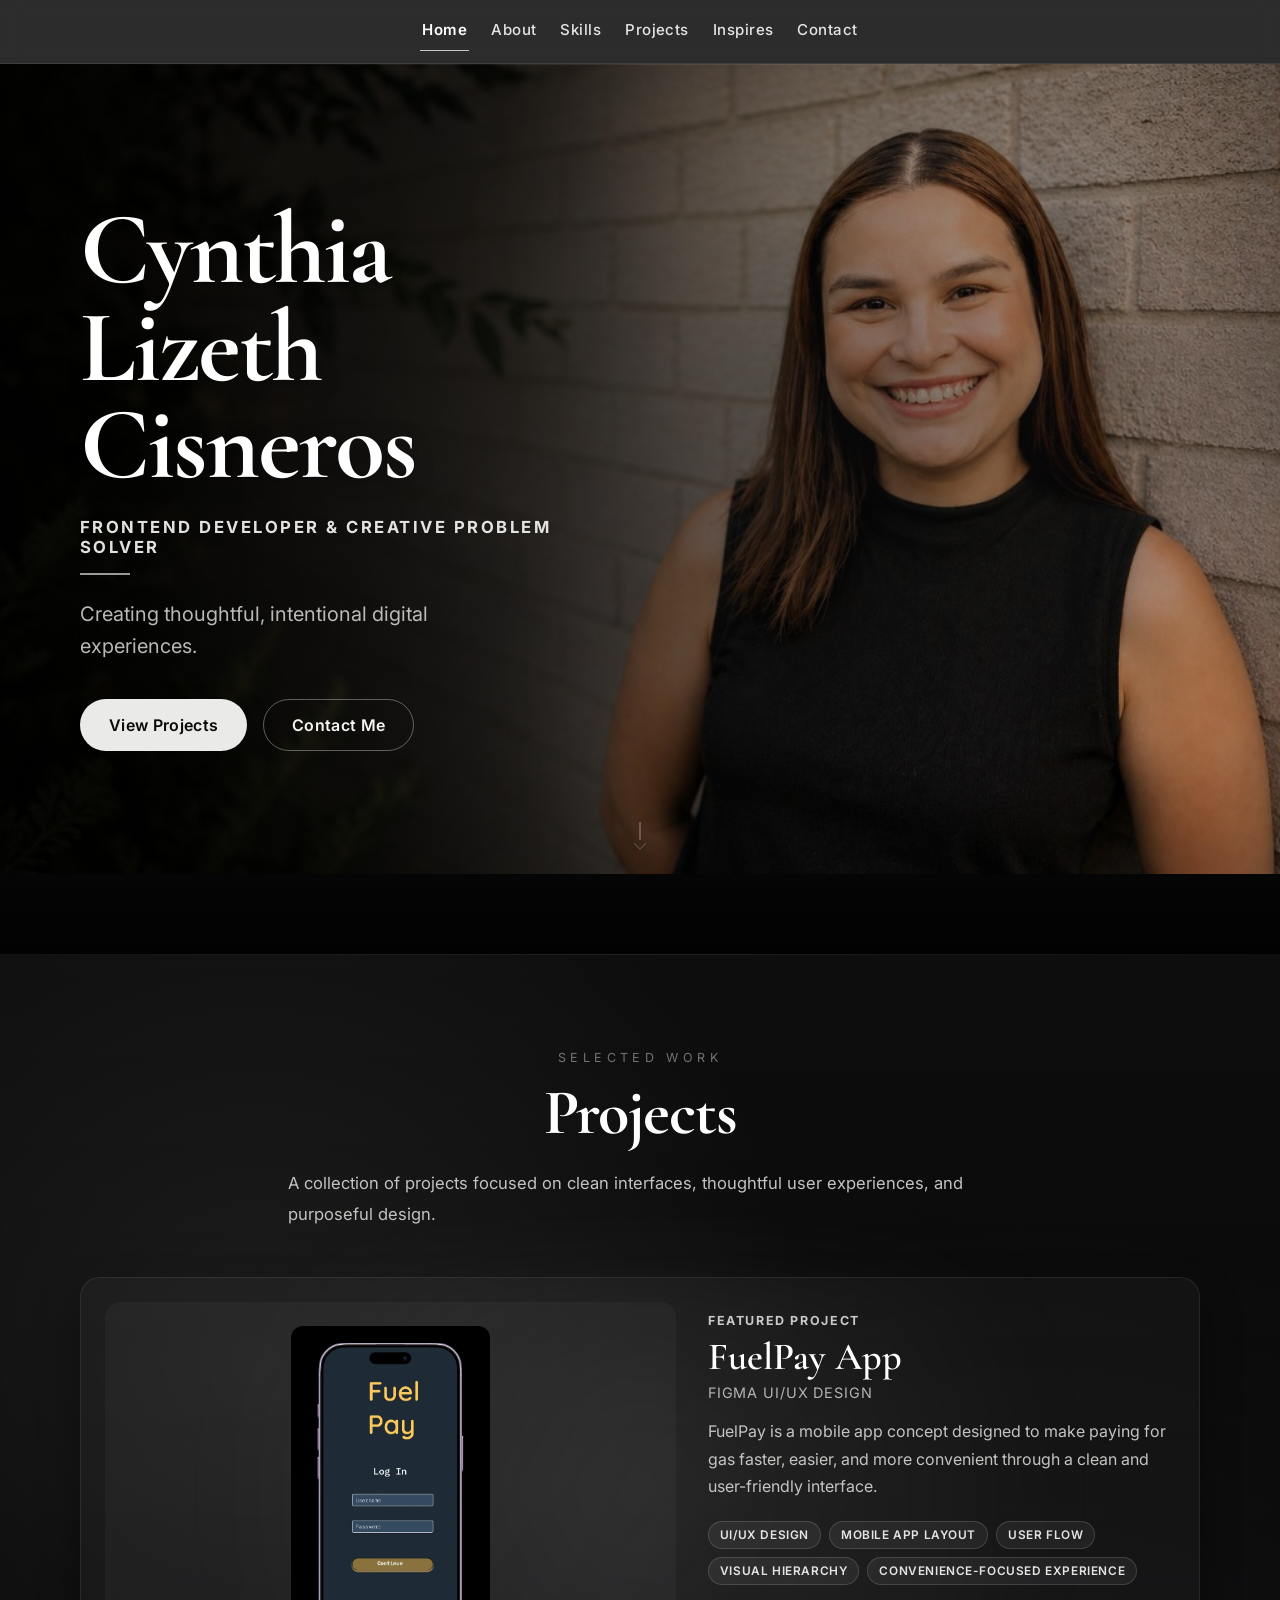
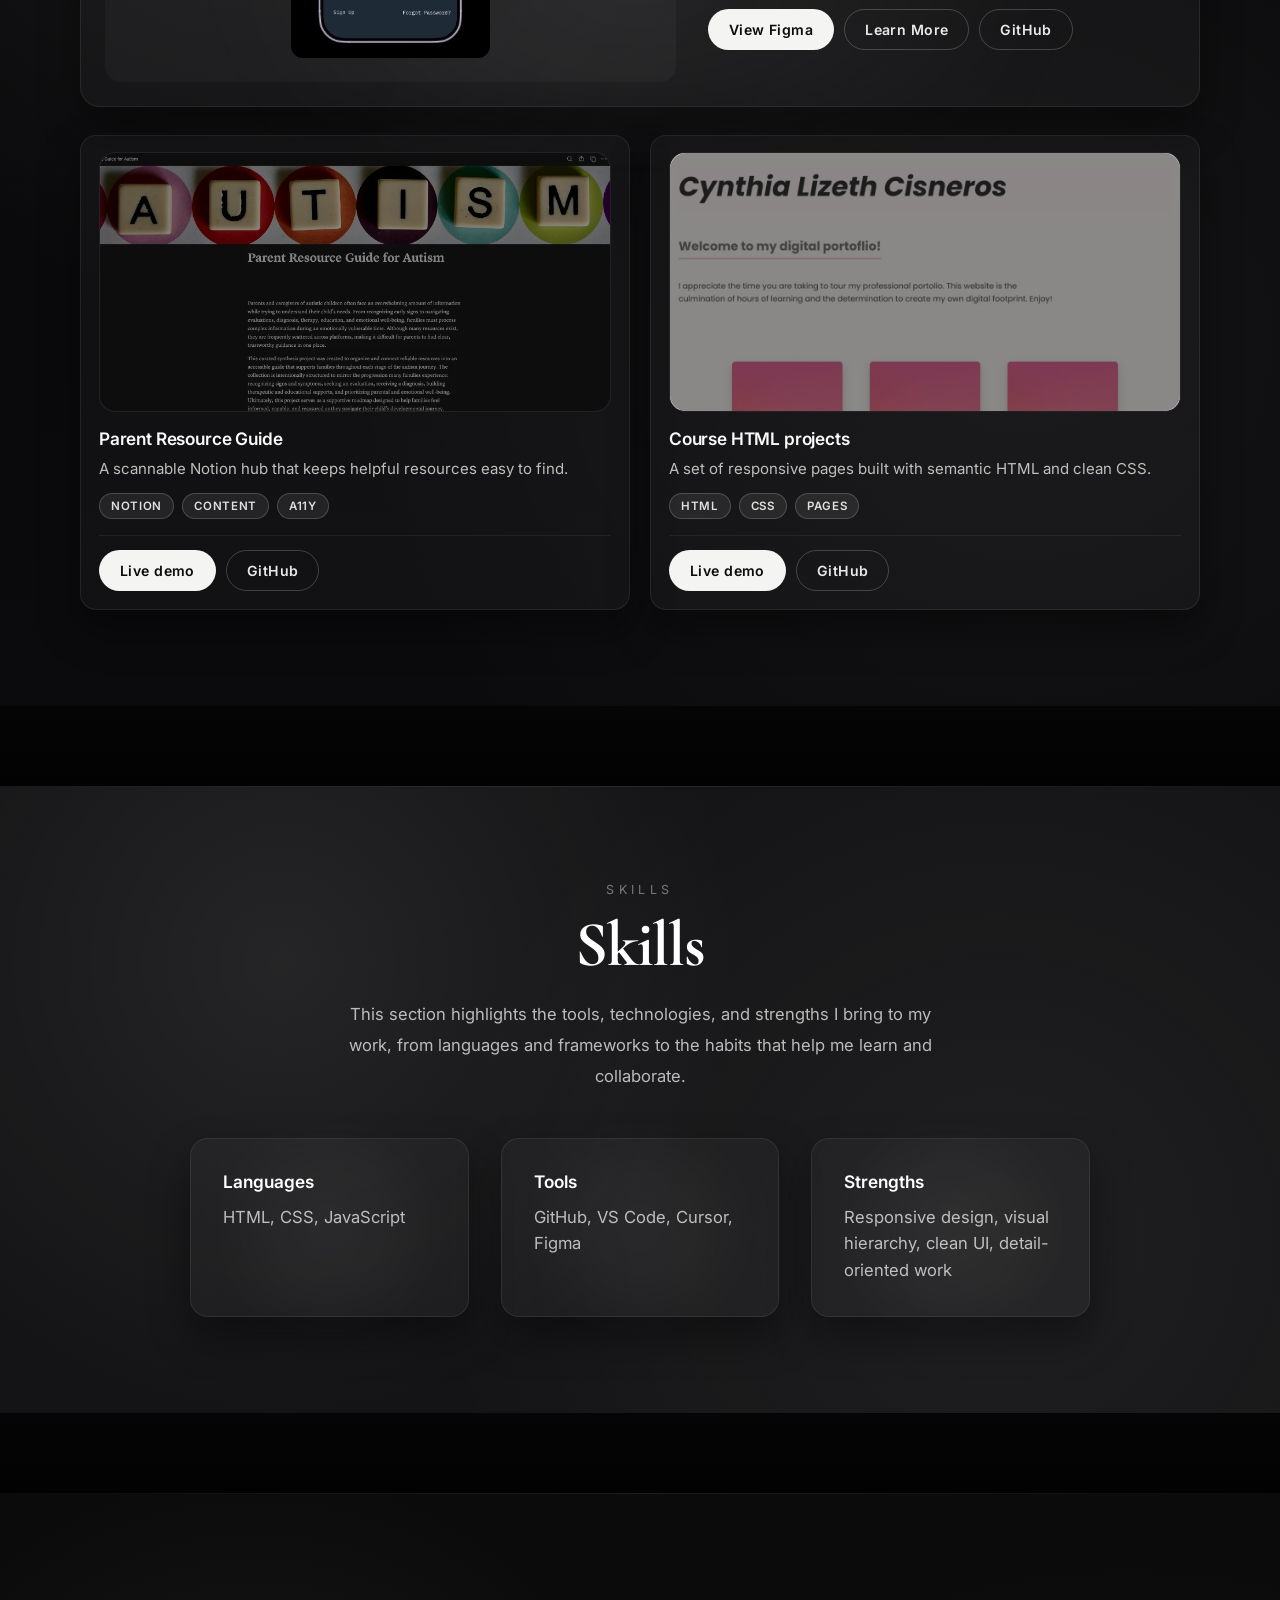
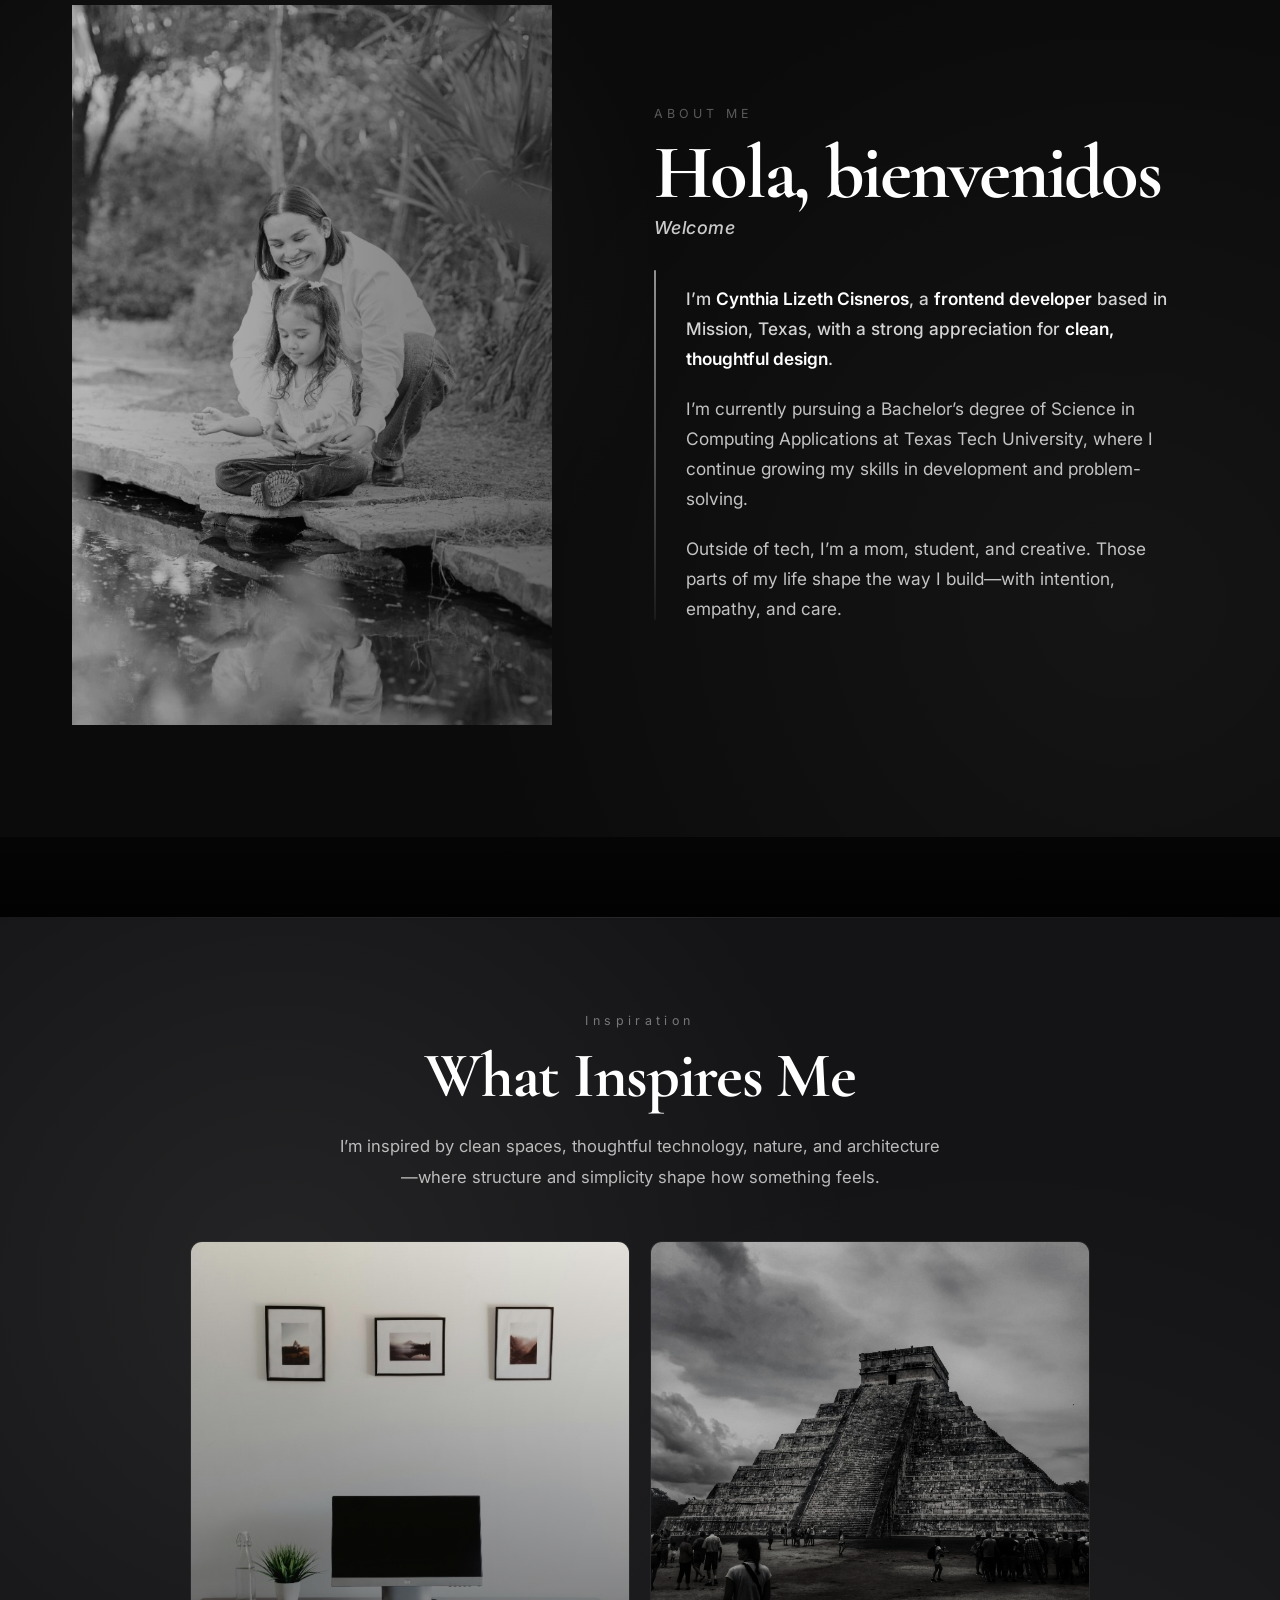
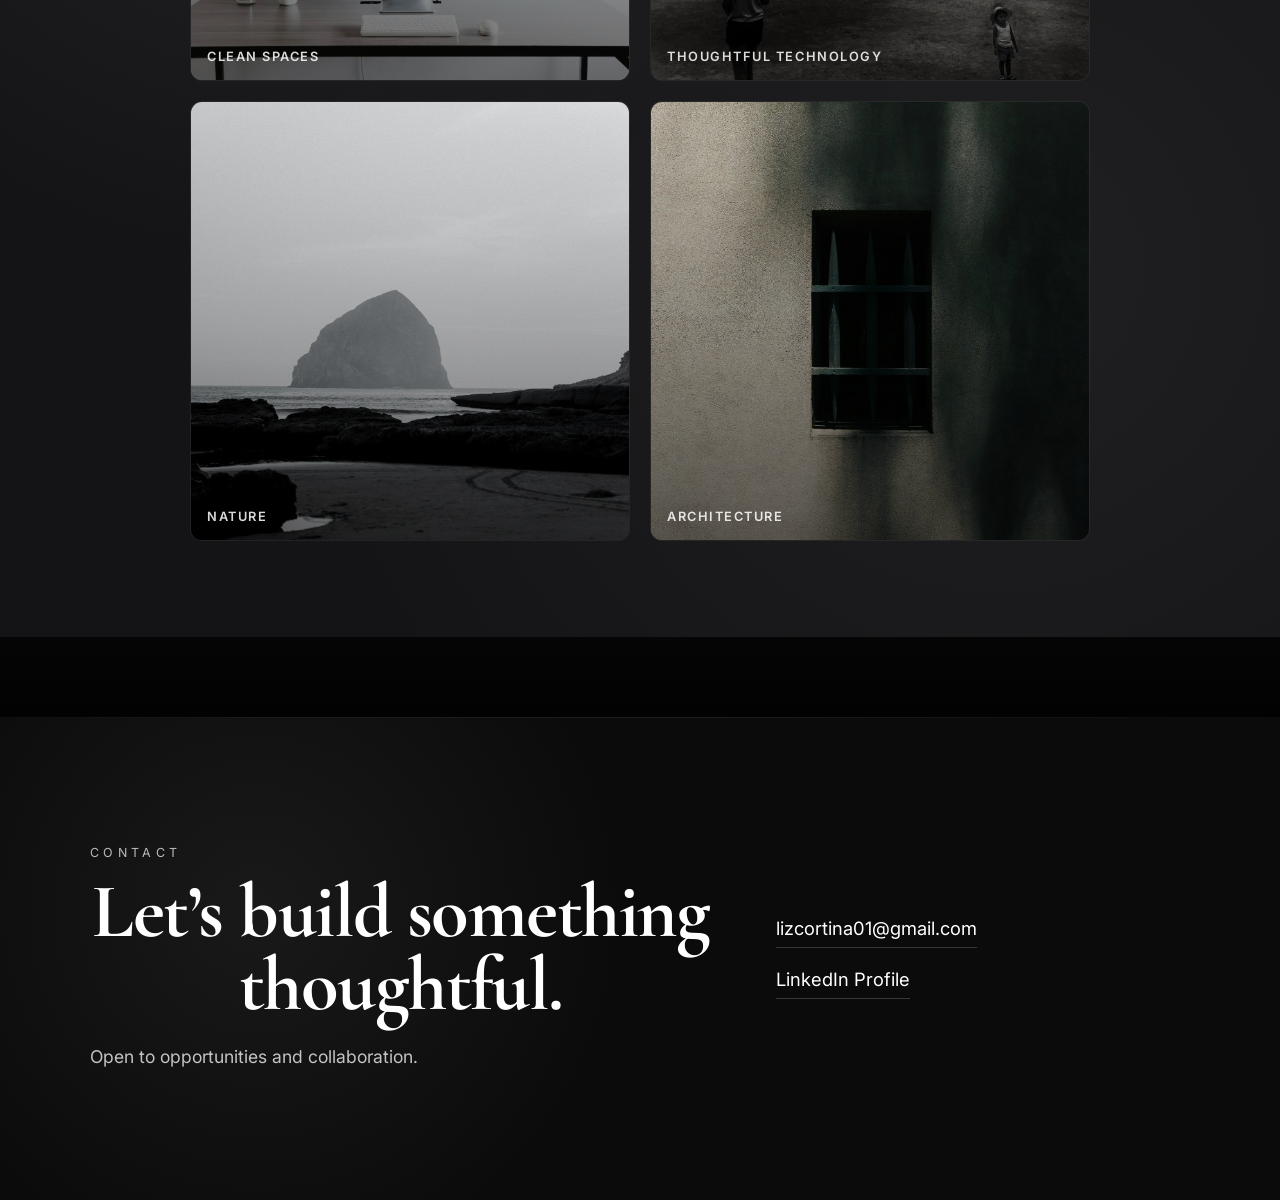
==== commit 9c639a62: "update index.html" ====
--- a/index.html
+++ b/index.html
@@ -334,8 +334,8 @@
         <div class="contact-container">
           <div class="contact-copy">
             <p class="section-label">CONTACT</p>
-            <h2>Let’s build something thoughtful together.</h2>
-            <p>Open to opportunities, collaboration, and thoughtful digital work.</p>
+            <h2>Let’s build something thoughtful.</h2>
+            <p>Open to opportunities and collaboration.</p>
           </div>
 
           <nav class="contact-links" aria-label="Contact methods">
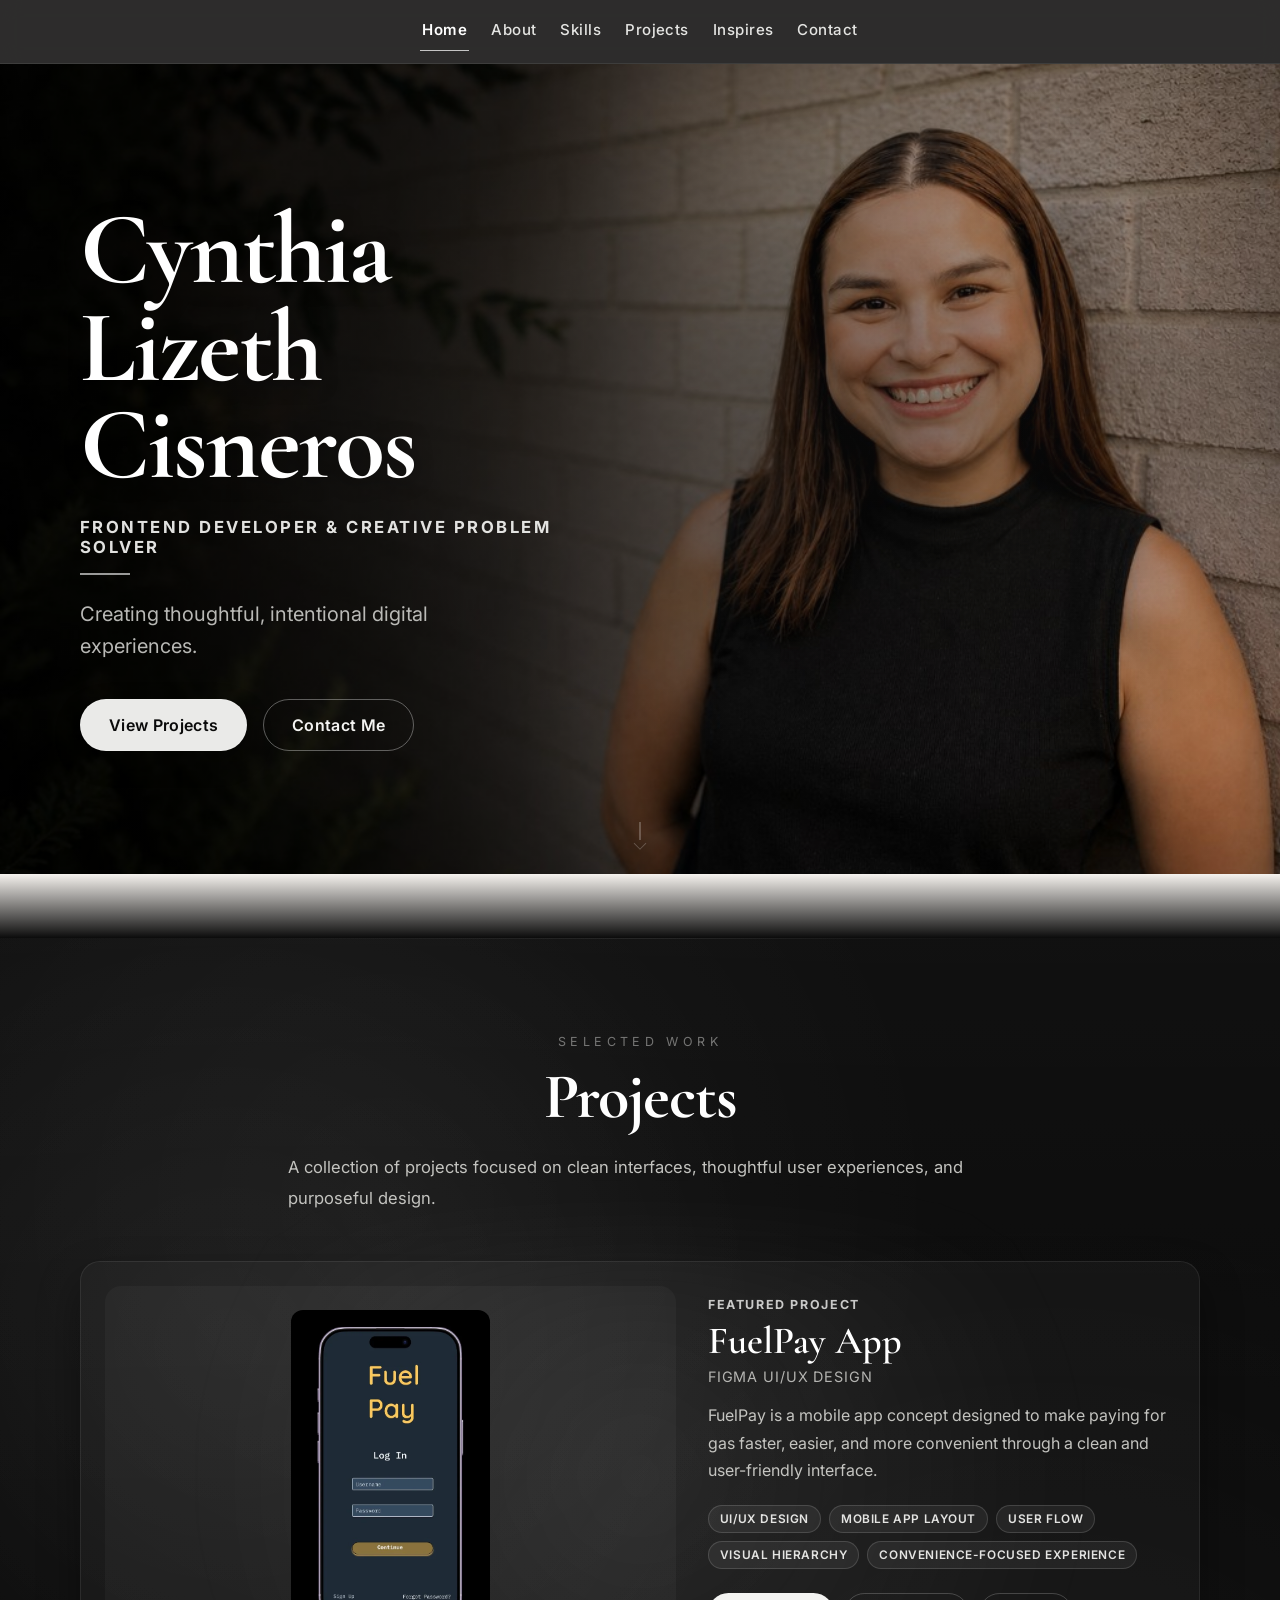
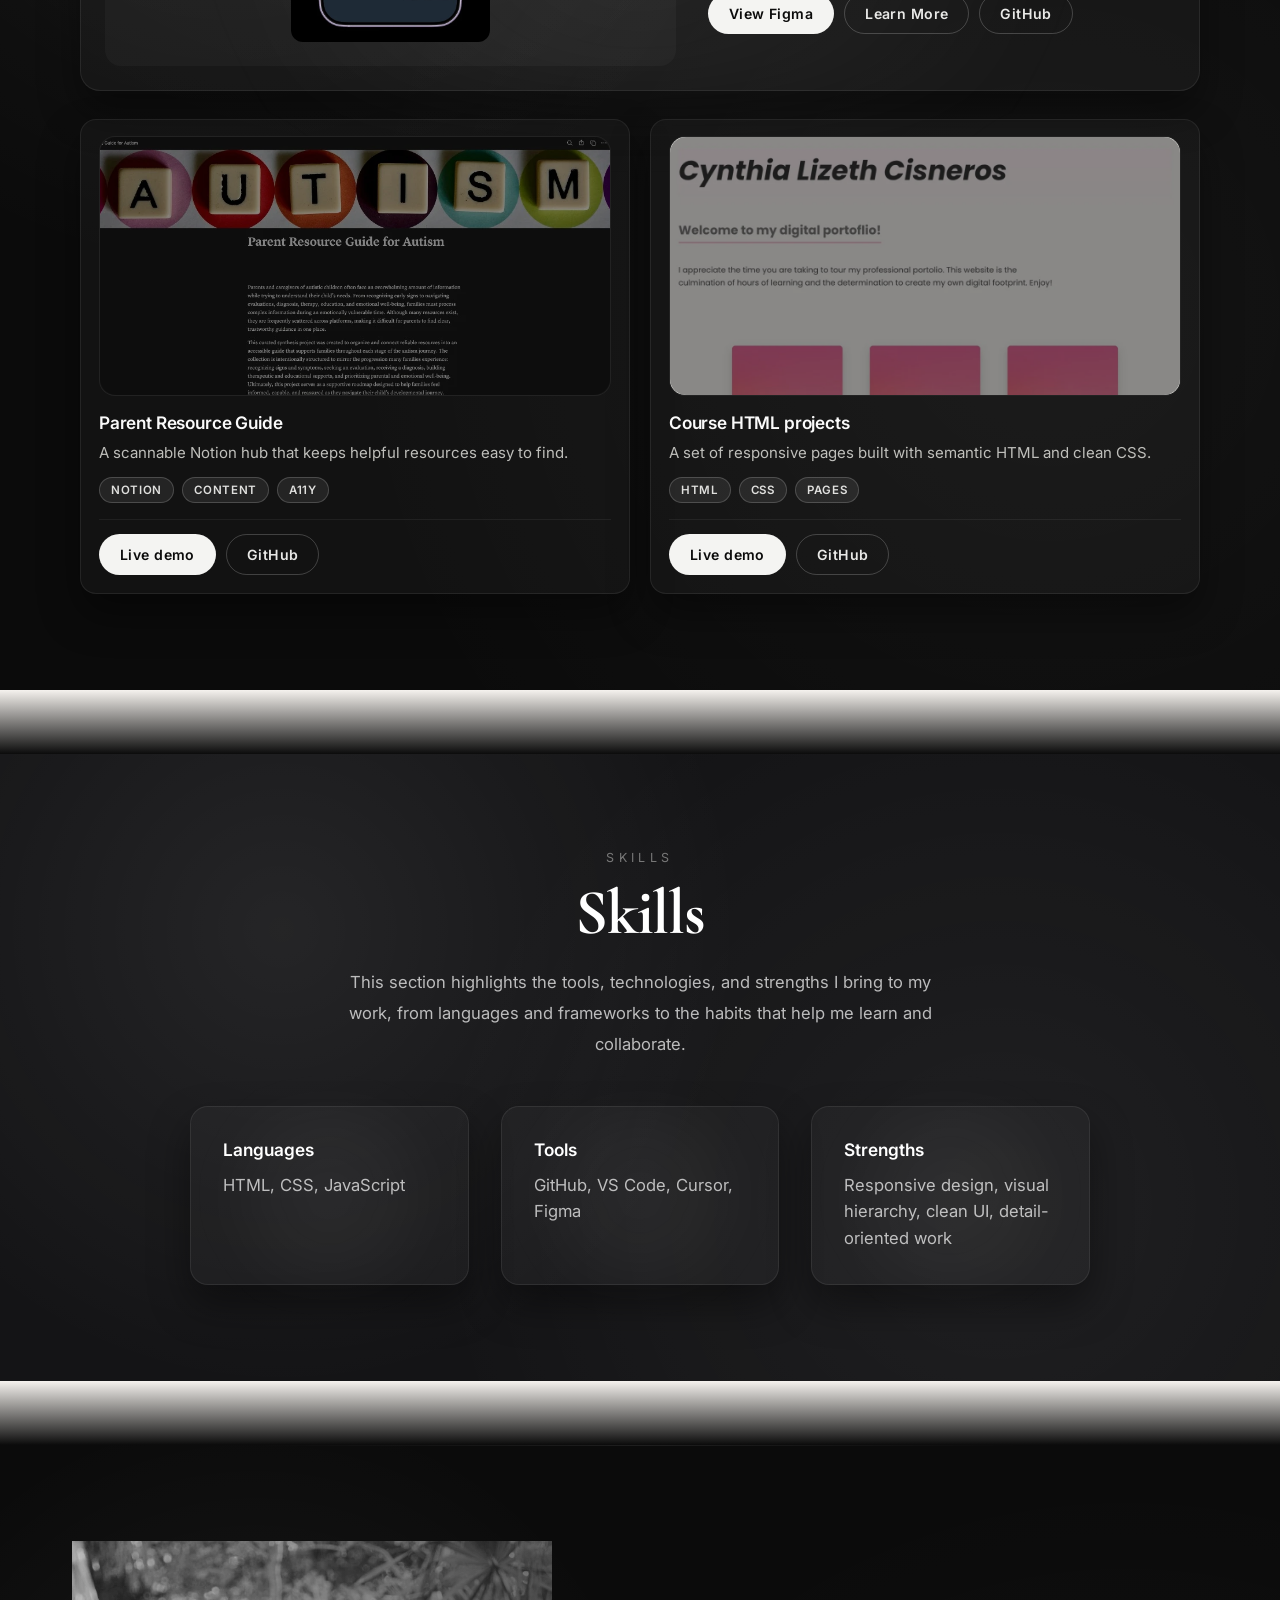
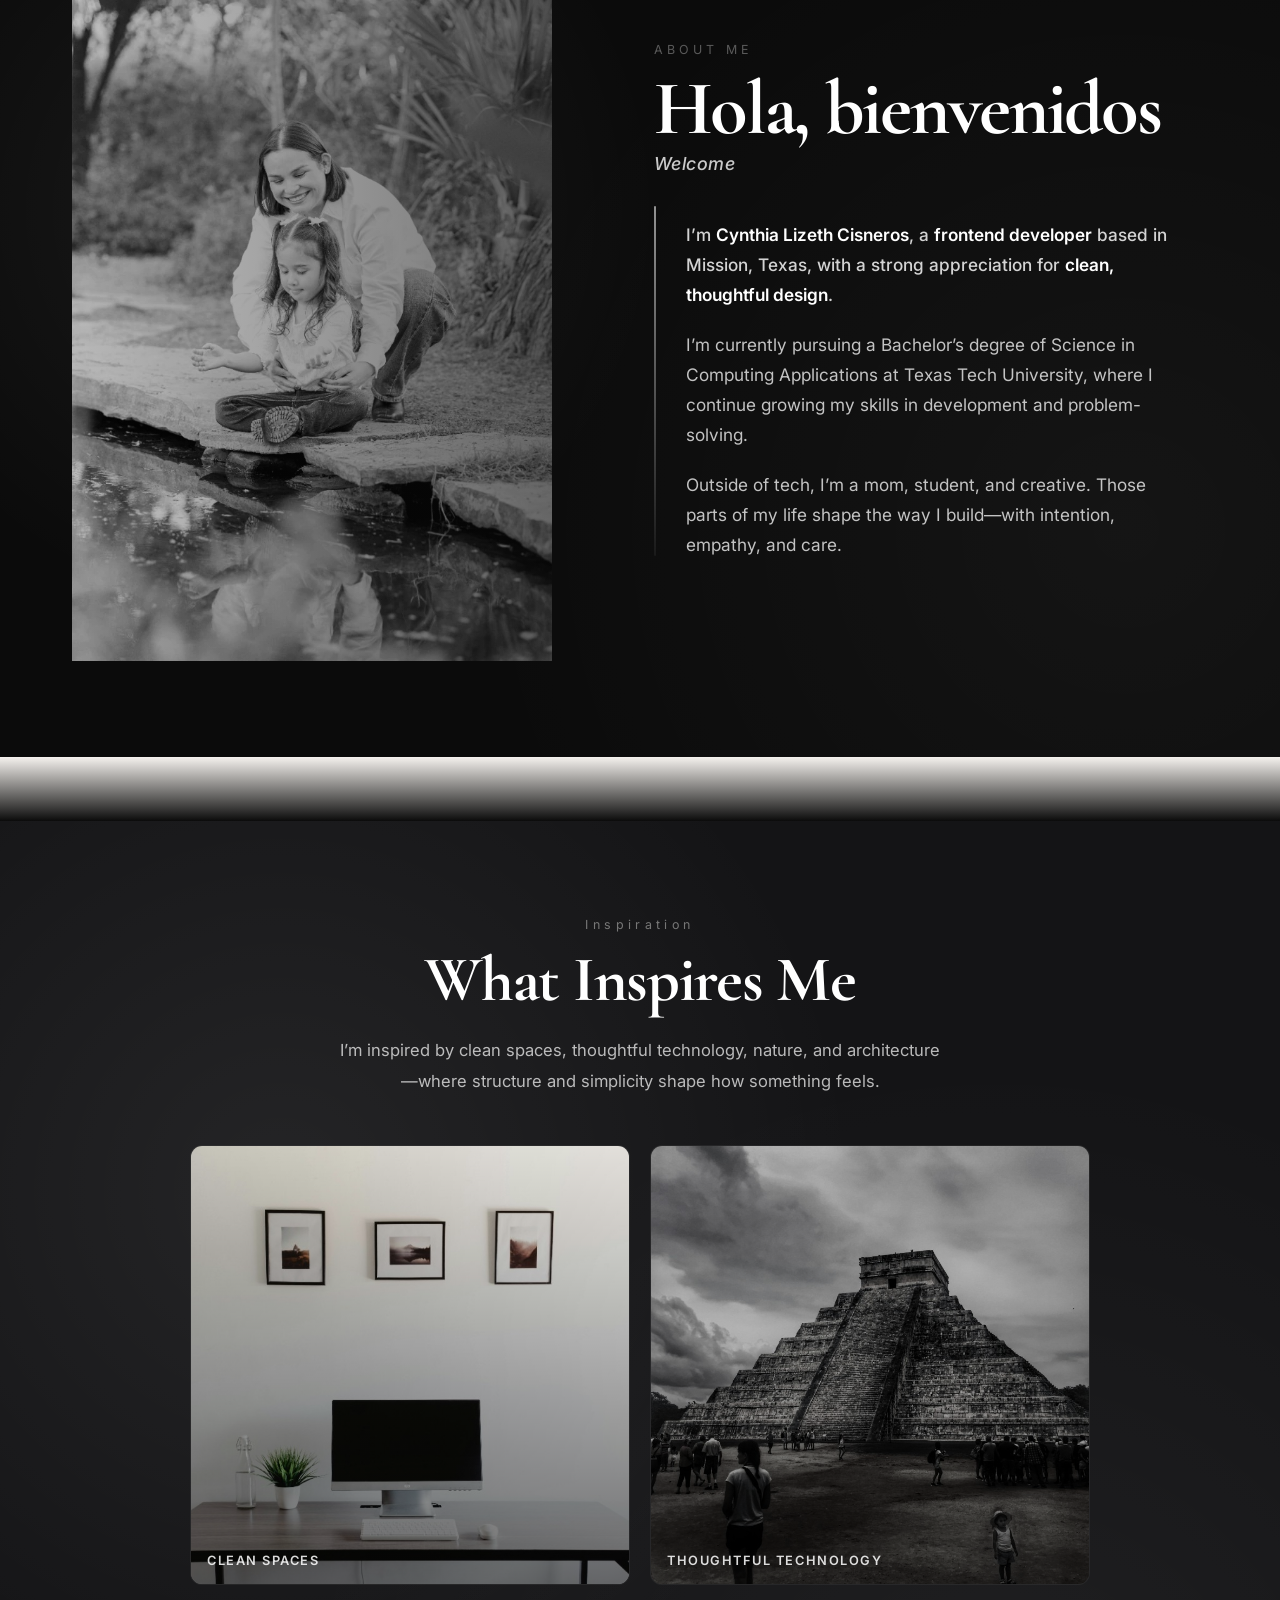
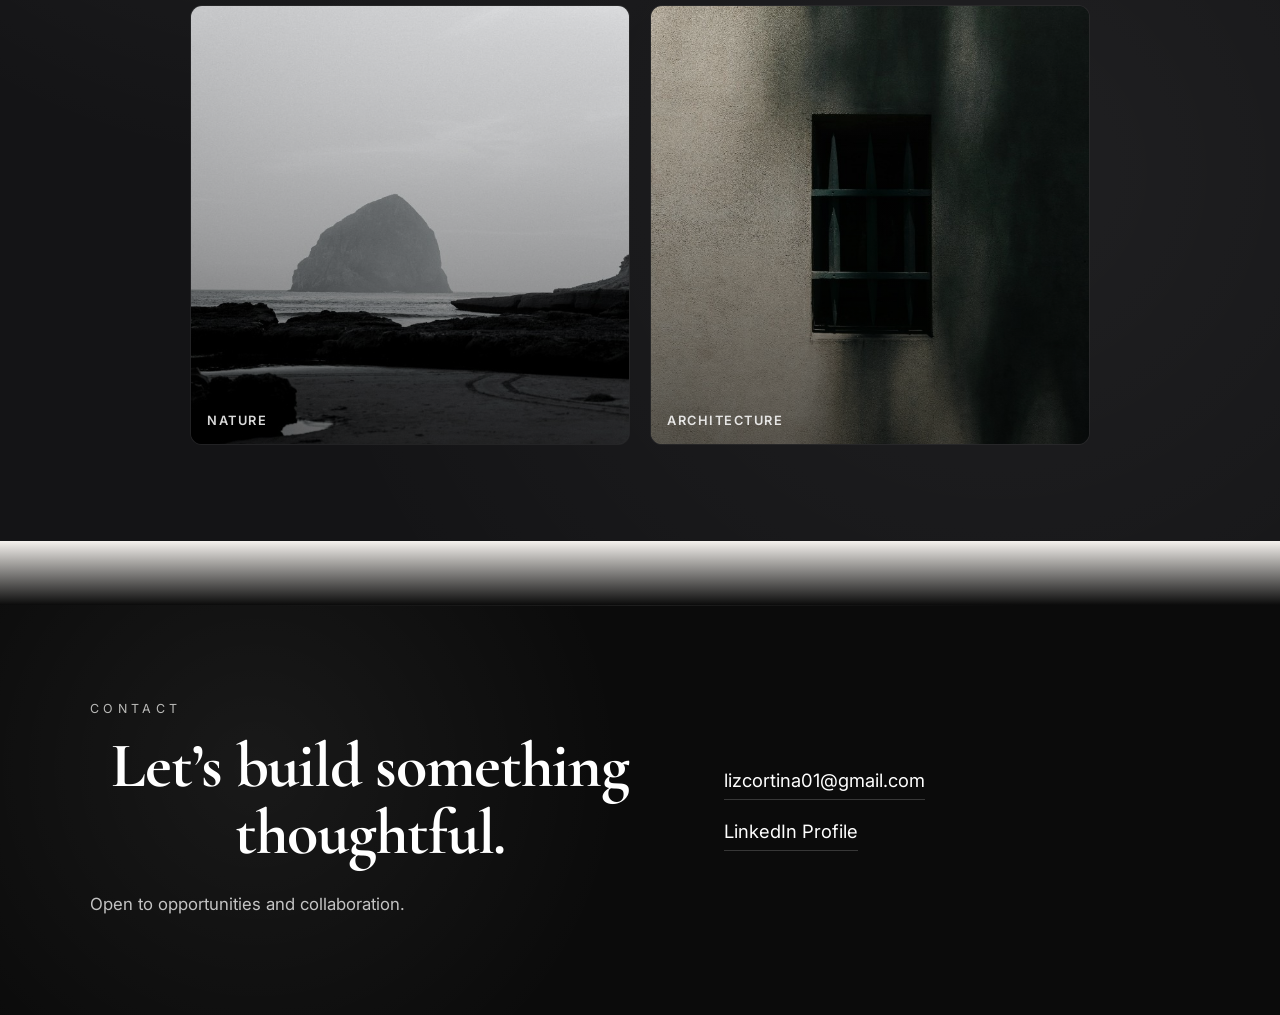
==== commit 7be62859: "updated index.html" ====
--- a/index.html
+++ b/index.html
@@ -55,7 +55,7 @@
 
       <div class="section-fade" aria-hidden="true"></div>
 
-      <section id="projects" class="section section--projects-showcase scroll-reveal">
+      <section id="projects" class="section section-soft section--projects-showcase scroll-reveal">
         <div class="container">
           <p class="eyebrow">SELECTED WORK</p>
           <h2>Projects</h2>
@@ -330,12 +330,12 @@
 
       <div class="section-fade" aria-hidden="true"></div>
 
-      <section id="contact" class="section contact-section scroll-reveal">
+      <section id="contact" class="section section-dark contact-section scroll-reveal">
         <div class="contact-container">
           <div class="contact-copy">
             <p class="section-label">CONTACT</p>
             <h2>Let’s build something thoughtful.</h2>
-            <p>Open to opportunities and collaboration.</p>
+            <p class="contact-subtext">Open to opportunities and collaboration.</p>
           </div>
 
           <nav class="contact-links" aria-label="Contact methods">
--- a/style.css
+++ b/style.css
@@ -73,8 +73,9 @@
   content: "";
   position: absolute;
   top: 0;
-  left: 0;
-  width: 100%;
+  left: 50%;
+  transform: translateX(-50%);
+  width: 60%;
   height: 1px;
   background: linear-gradient(
     to right,
@@ -86,16 +87,53 @@
   z-index: 1;
 }
 
+.light-section::before {
+  background: linear-gradient(
+    to right,
+    transparent,
+    rgba(29, 27, 25, 0.065),
+    transparent
+  );
+}
+
+main > section:first-of-type::before {
+  content: none;
+}
+
+main > section:not(.hero-section) {
+  padding-top: 6rem;
+  padding-bottom: 6rem;
+  padding-left: 24px;
+  padding-right: 24px;
+}
+
+.section-dark {
+  background: #0b0b0b;
+}
+
+.section-soft {
+  background:
+    radial-gradient(circle at 30% 20%, rgba(255, 255, 255, 0.04), transparent 40%),
+    #0b0b0b;
+}
+
 .section {
   scroll-margin-top: 140px;
 }
 
 .section-fade {
-  height: 80px;
+  position: relative;
+  height: 64px;
   pointer-events: none;
-  background:
-    linear-gradient(to bottom, transparent, rgba(0, 0, 0, 0.6)),
-    #050505;
+  flex-shrink: 0;
+}
+
+.section-fade::after {
+  content: "";
+  position: absolute;
+  inset: 0;
+  pointer-events: none;
+  background: linear-gradient(to bottom, transparent, #0b0b0b);
 }
 
 #home.section {
@@ -456,7 +494,6 @@
 .light-section {
   background: var(--bg-light);
   color: var(--text-dark);
-  padding: 6rem 24px;
 }
 
 .container {
@@ -482,7 +519,7 @@
 #about.about-section .about-content {
   max-width: 1200px;
   margin: 0 auto;
-  padding: 7rem 2rem;
+  padding: 6rem 2rem;
   display: grid;
   grid-template-columns: 0.95fr 1.05fr;
   gap: 5rem;
@@ -693,7 +730,6 @@
     radial-gradient(circle at 78% 72%, rgba(255, 255, 255, 0.05), transparent 52%),
     #141416;
   color: rgba(244, 244, 242, 0.92);
-  padding: 6rem 24px;
 }
 
 #skills .eyebrow {
@@ -768,7 +804,6 @@
     radial-gradient(circle at 78% 72%, rgba(255, 255, 255, 0.05), transparent 52%),
     #141416;
   color: rgba(244, 244, 242, 0.92);
-  padding: 6rem 24px;
 }
 
 #inspires .eyebrow {
@@ -854,22 +889,14 @@
   opacity: 1;
 }
 
-.section--projects-showcase {
+.section--projects-showcase.section-soft {
   background:
-    linear-gradient(180deg, rgba(255, 255, 255, 0.028) 0%, transparent 45%),
-    radial-gradient(
-      circle at 20% 30%,
-      rgba(255, 255, 255, 0.07),
-      transparent 40%
-    ),
-    radial-gradient(
-      circle at 80% 70%,
-      rgba(255, 255, 255, 0.045),
-      transparent 50%
-    ),
-    linear-gradient(180deg, #070708 0%, #0b0b0d 100%);
+    linear-gradient(180deg, rgba(255, 255, 255, 0.022) 0%, transparent 44%),
+    radial-gradient(circle at 30% 20%, rgba(255, 255, 255, 0.04), transparent 40%),
+    radial-gradient(circle at 18% 30%, rgba(255, 255, 255, 0.055), transparent 38%),
+    radial-gradient(circle at 82% 72%, rgba(255, 255, 255, 0.038), transparent 50%),
+    #0b0b0b;
   color: rgba(244, 244, 242, 0.92);
-  padding: 6rem 24px;
 }
 
 .section--projects-showcase .eyebrow {
@@ -1518,8 +1545,8 @@
 }
 
 /* Contact: confident closing — split layout, no card */
-#contact.contact-section {
-  padding: 8rem 2rem;
+#contact.contact-section.section-dark {
+  padding: 6rem 2rem;
   background:
     radial-gradient(circle at 20% 40%, rgba(255, 255, 255, 0.06), transparent 35%),
     #0b0b0b;
@@ -1530,9 +1557,13 @@
   max-width: 1100px;
   margin: 0 auto;
   display: grid;
-  grid-template-columns: 1.2fr 0.8fr;
+  grid-template-columns: 1.1fr 0.9fr;
   gap: 4rem;
   align-items: center;
+}
+
+#contact.contact-section .contact-copy {
+  max-width: 600px;
 }
 
 #contact.contact-section .section-label {
@@ -1545,20 +1576,23 @@
 
 #contact.contact-section .contact-copy h2 {
   font-family: "Cormorant Garamond", serif;
-  font-size: clamp(3rem, 6vw, 5.5rem);
-  line-height: 0.95;
+  font-size: clamp(3rem, 5vw, 4.75rem);
+  line-height: 1.05;
+  max-width: 560px;
   color: #ffffff;
   font-weight: 700;
   letter-spacing: -0.02em;
-  margin: 0 0 1.25rem;
-}
-
+  margin: 0;
+}
+
+#contact.contact-section .contact-copy .contact-subtext,
 #contact.contact-section .contact-copy p:not(.section-label) {
   color: rgba(255, 255, 255, 0.75);
-  font-size: 1.1rem;
+  margin-top: 1.5rem;
+  max-width: 460px;
+  font-size: 1.05rem;
   line-height: 1.7;
-  margin: 0;
-  max-width: 36rem;
+  margin-bottom: 0;
 }
 
 #contact.contact-section .contact-links {
@@ -1616,7 +1650,7 @@
 }
 
 @media (max-width: 768px) {
-  #contact.contact-section {
+  #contact.contact-section.section-dark {
     padding: 5.5rem 1.5rem;
   }
 
@@ -1690,13 +1724,17 @@
     font-size: 0.92rem;
   }
 
-  .hero-section,
-  .light-section {
+  .hero-section {
     padding-left: 18px;
     padding-right: 18px;
   }
 
-  #contact.contact-section {
+  main > section:not(.hero-section) {
+    padding-left: 18px;
+    padding-right: 18px;
+  }
+
+  #contact.contact-section.section-dark {
     padding-left: max(1.25rem, 18px);
     padding-right: max(1.25rem, 18px);
   }
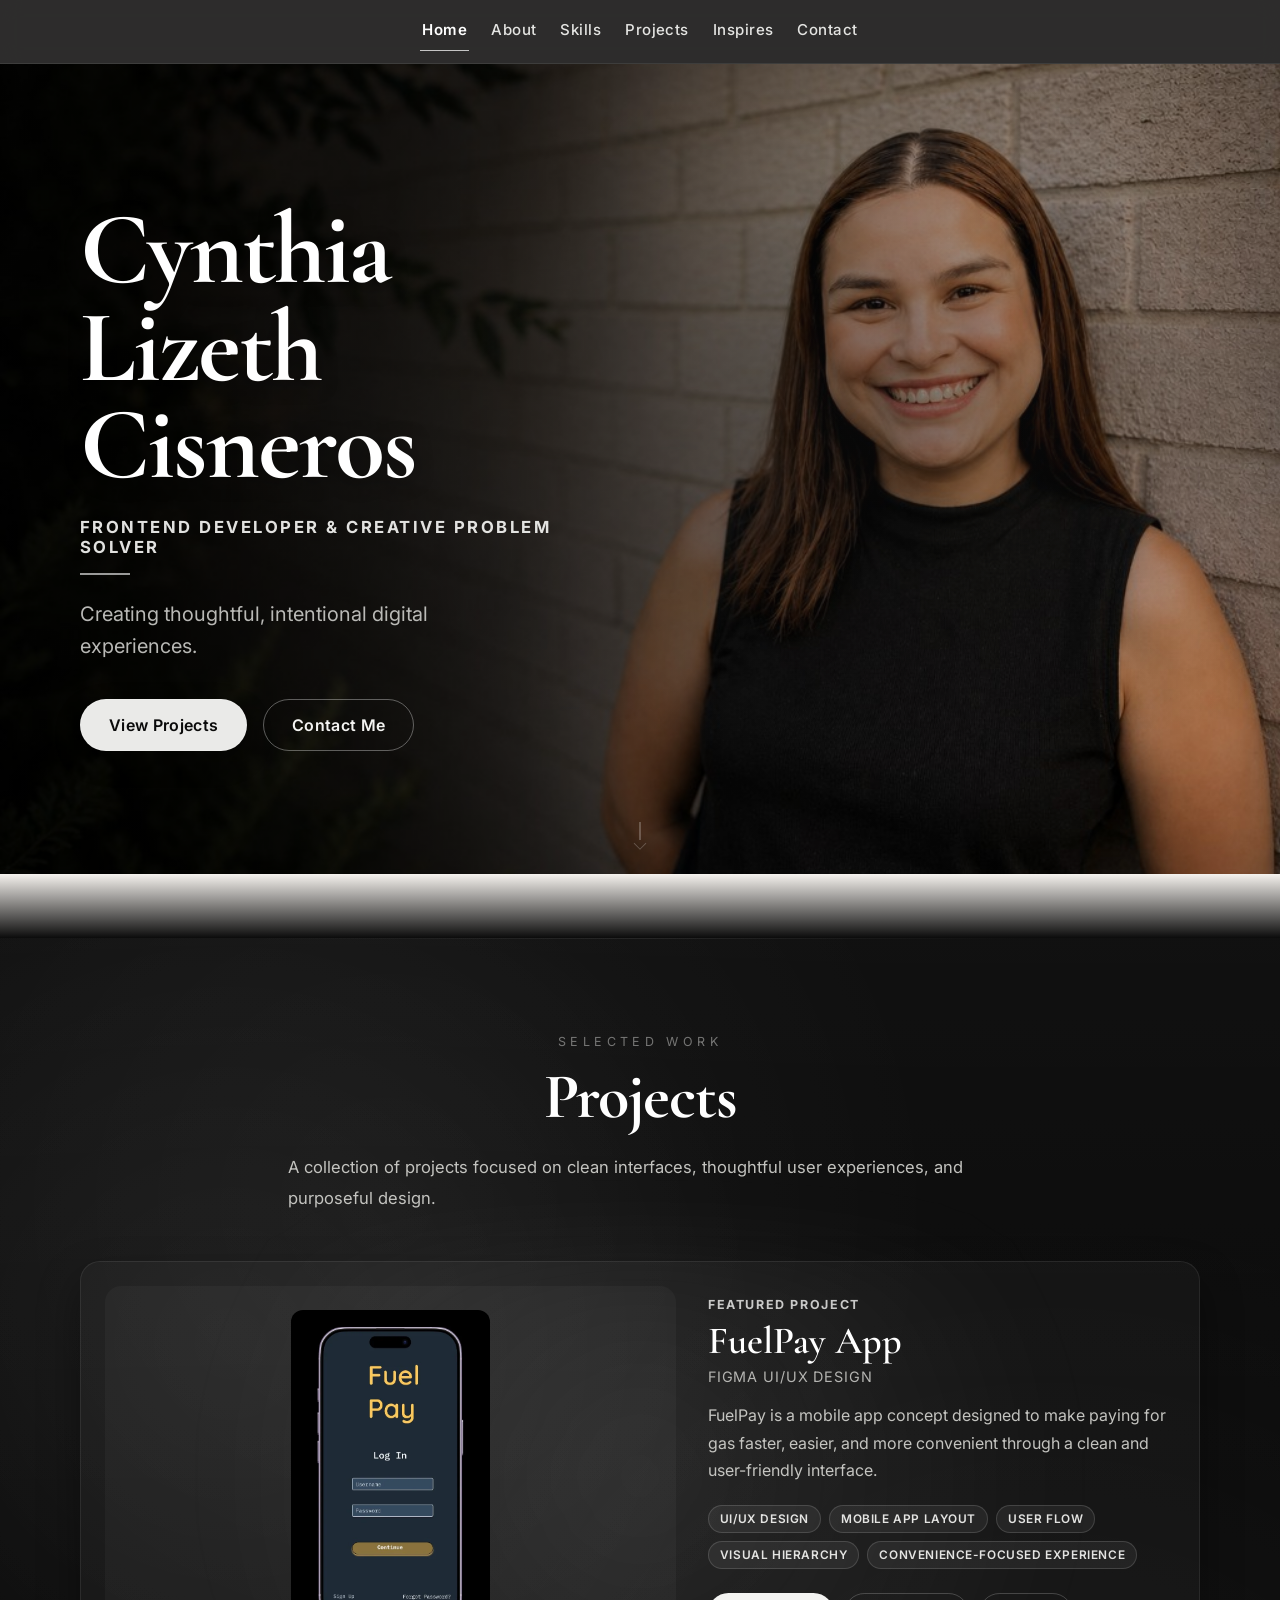
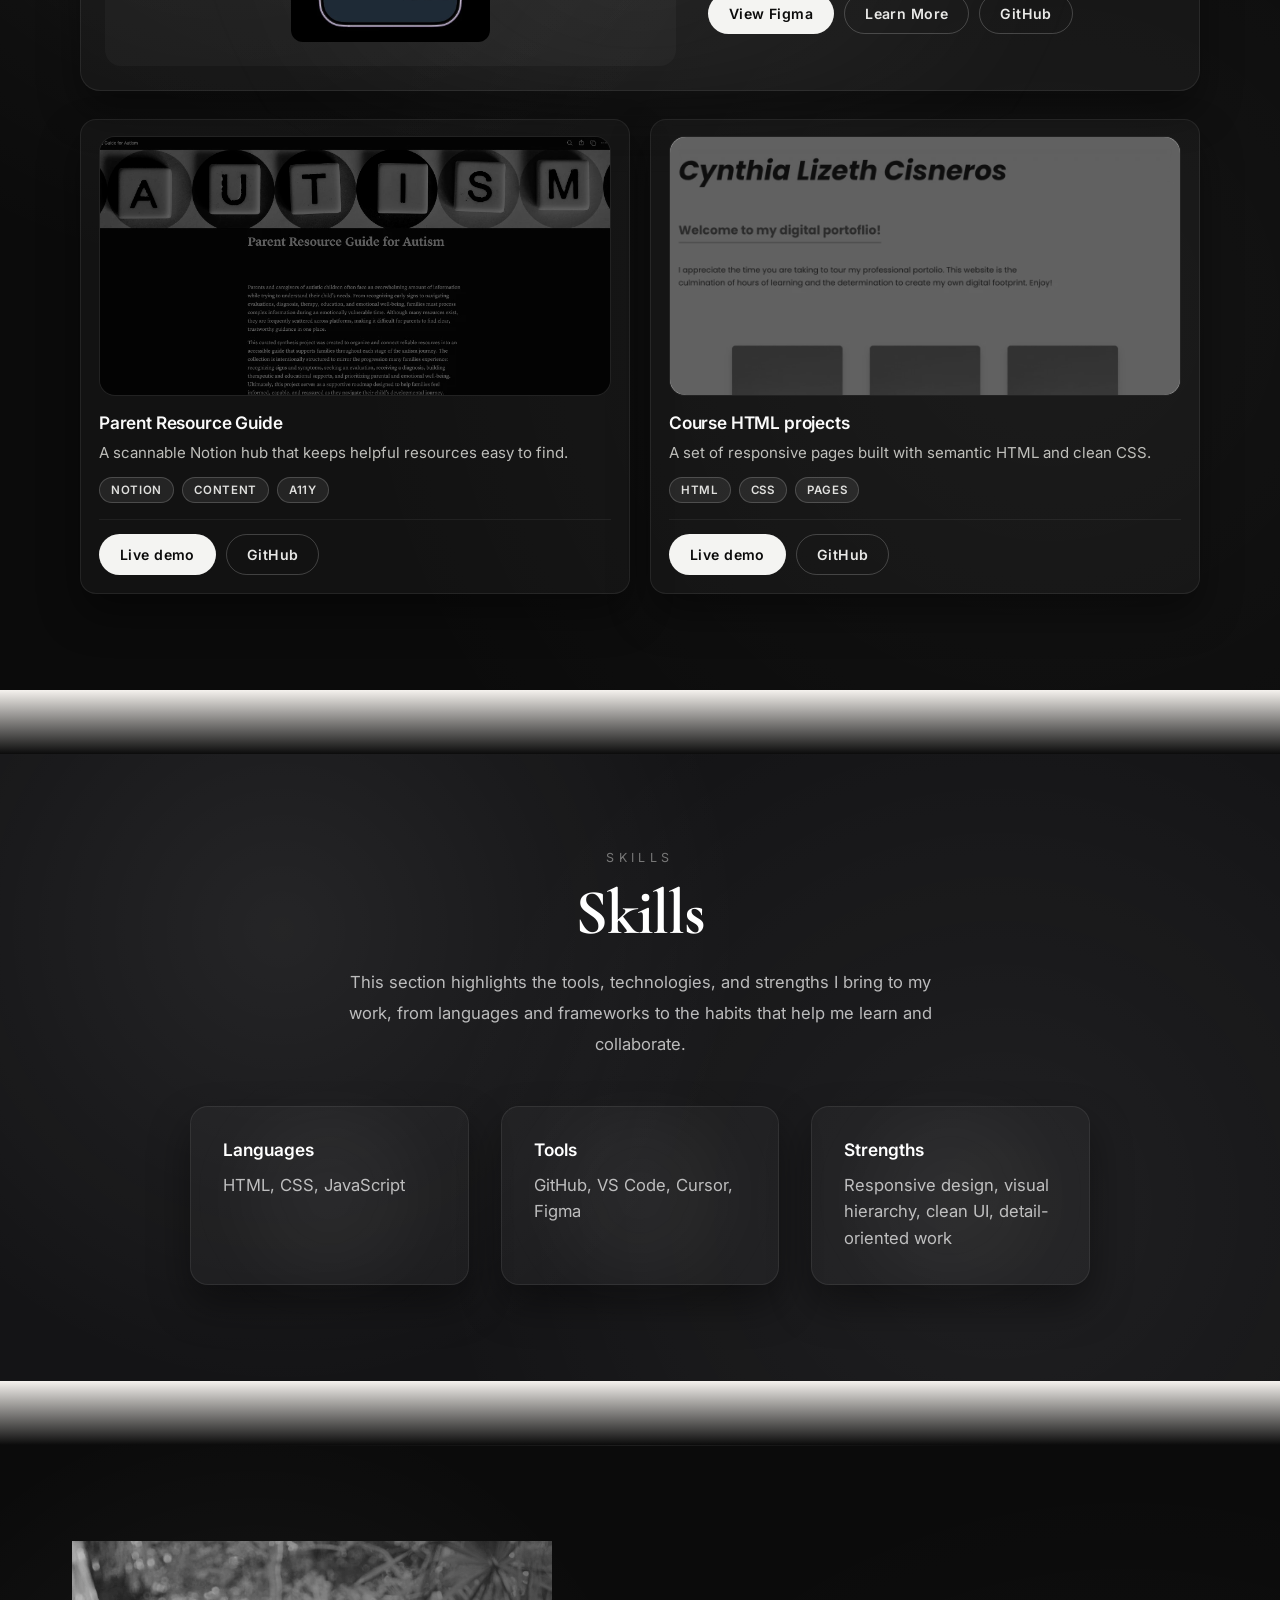
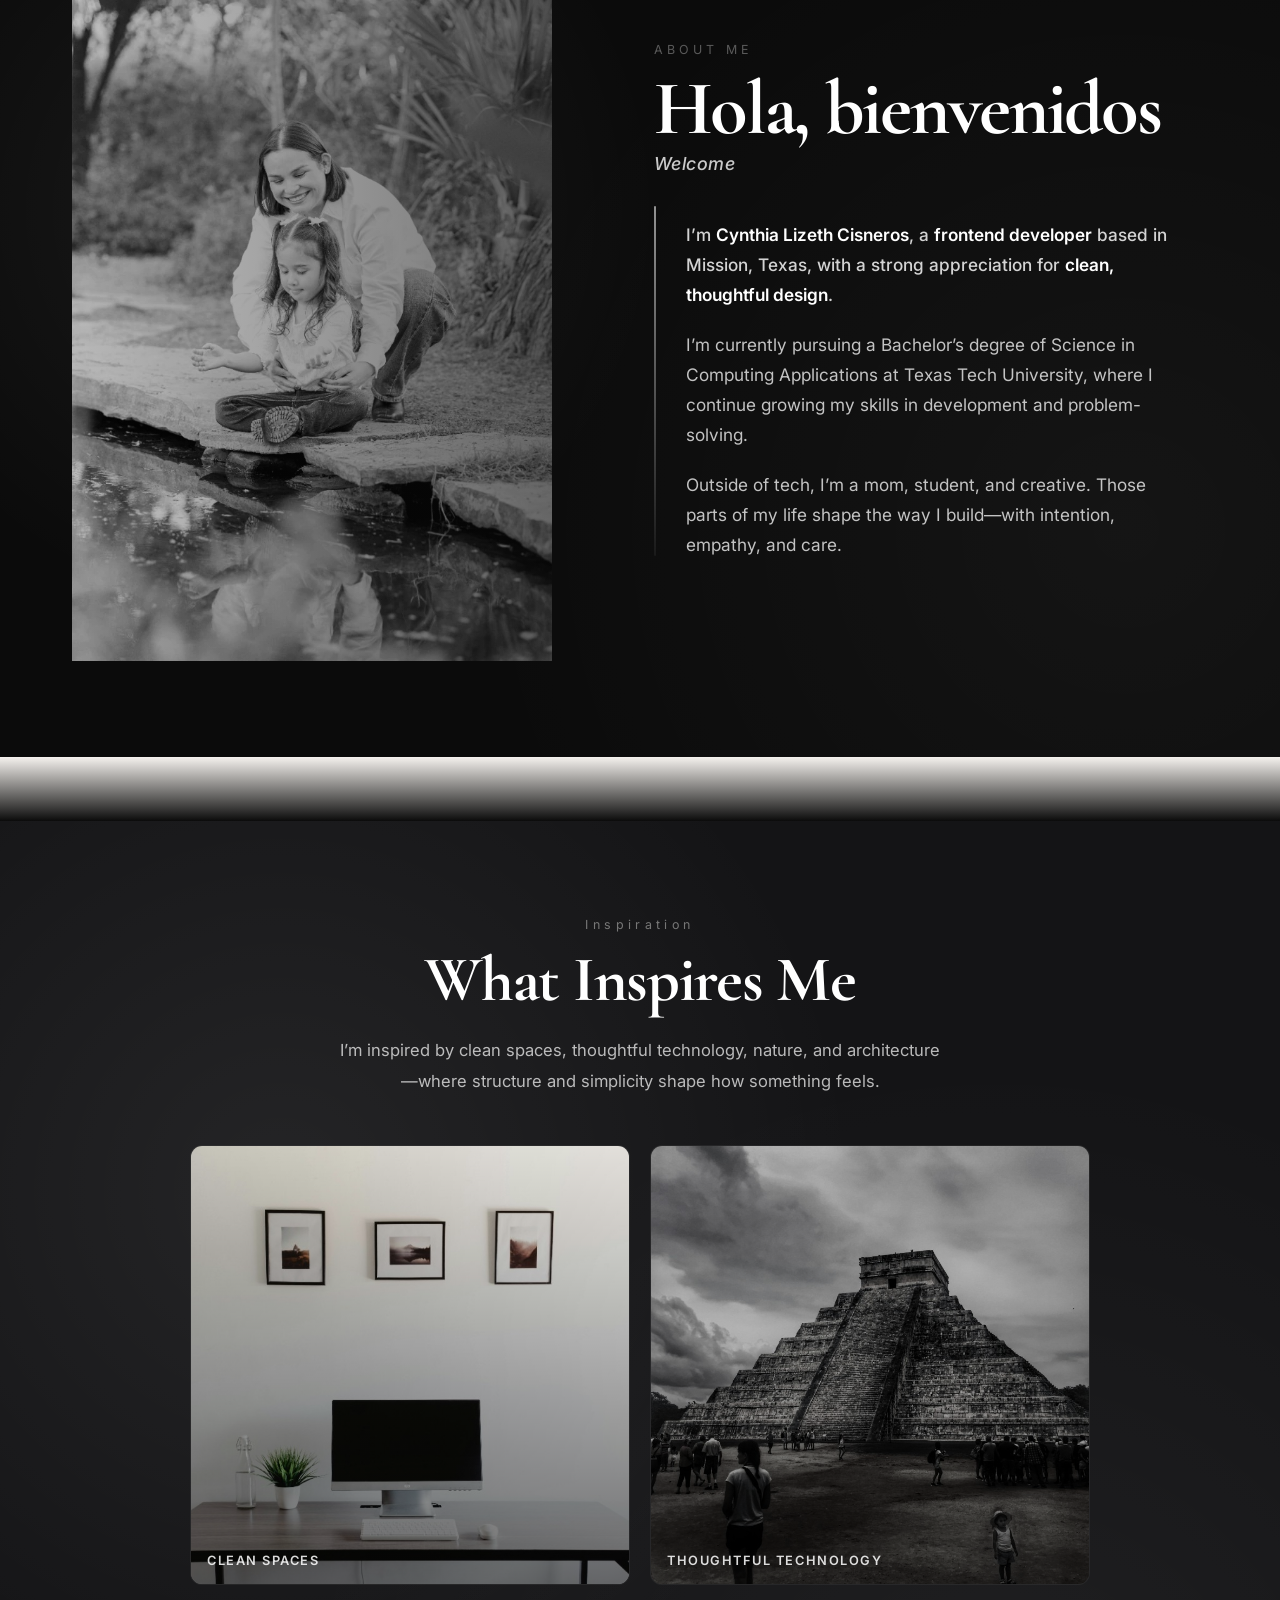
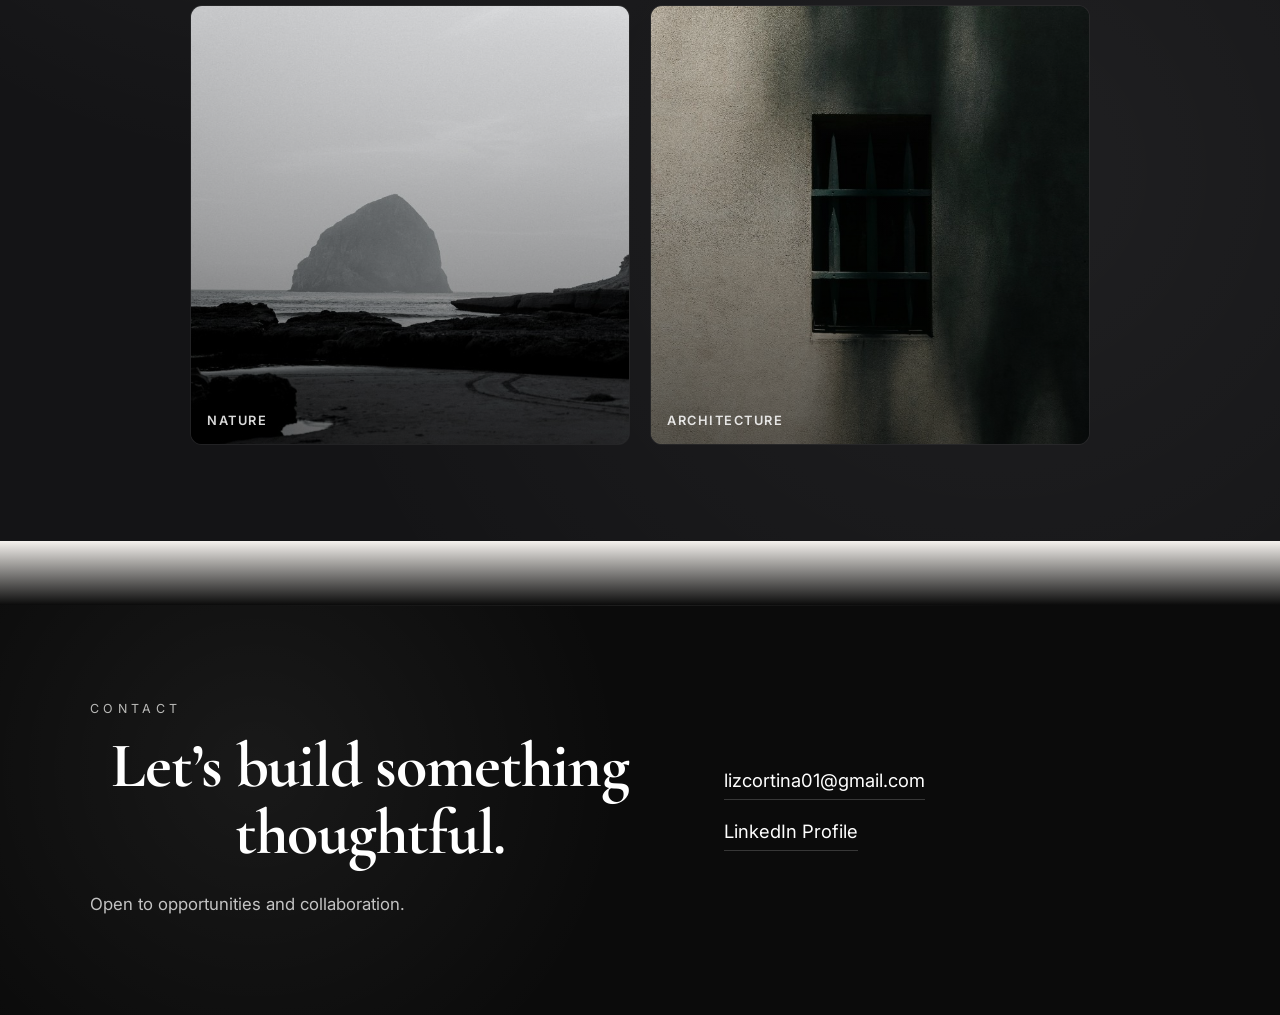
==== commit 44950b52: "update index.html" ====
--- a/index.html
+++ b/index.html
@@ -114,7 +114,7 @@
           </article>
 
           <div class="projects-support-grid">
-            <article class="support-project-card">
+            <article class="support-project-card minor-project-card">
               <div class="project-preview">
                 <img
                   src="images/parent-guide-screenshot.webp"
@@ -156,7 +156,7 @@
               </div>
             </article>
 
-            <article class="support-project-card">
+            <article class="support-project-card minor-project-card">
               <div class="project-preview">
                 <img
                   src="images/course-html-screenshot.webp"
--- a/style.css
+++ b/style.css
@@ -1133,6 +1133,19 @@
   transform: scale(1.03);
 }
 
+.section--projects-showcase .minor-project-card .project-preview img {
+  transition: transform 0.25s ease, filter 0.25s ease;
+}
+
+.minor-project-card img {
+  filter: grayscale(100%) saturate(0%) brightness(0.7) contrast(1.1);
+}
+
+.minor-project-card:hover img,
+.minor-project-card:focus-within img {
+  filter: grayscale(100%) saturate(0%) brightness(0.85) contrast(1.15);
+}
+
 .support-project-card__body {
   display: flex;
   flex-direction: column;
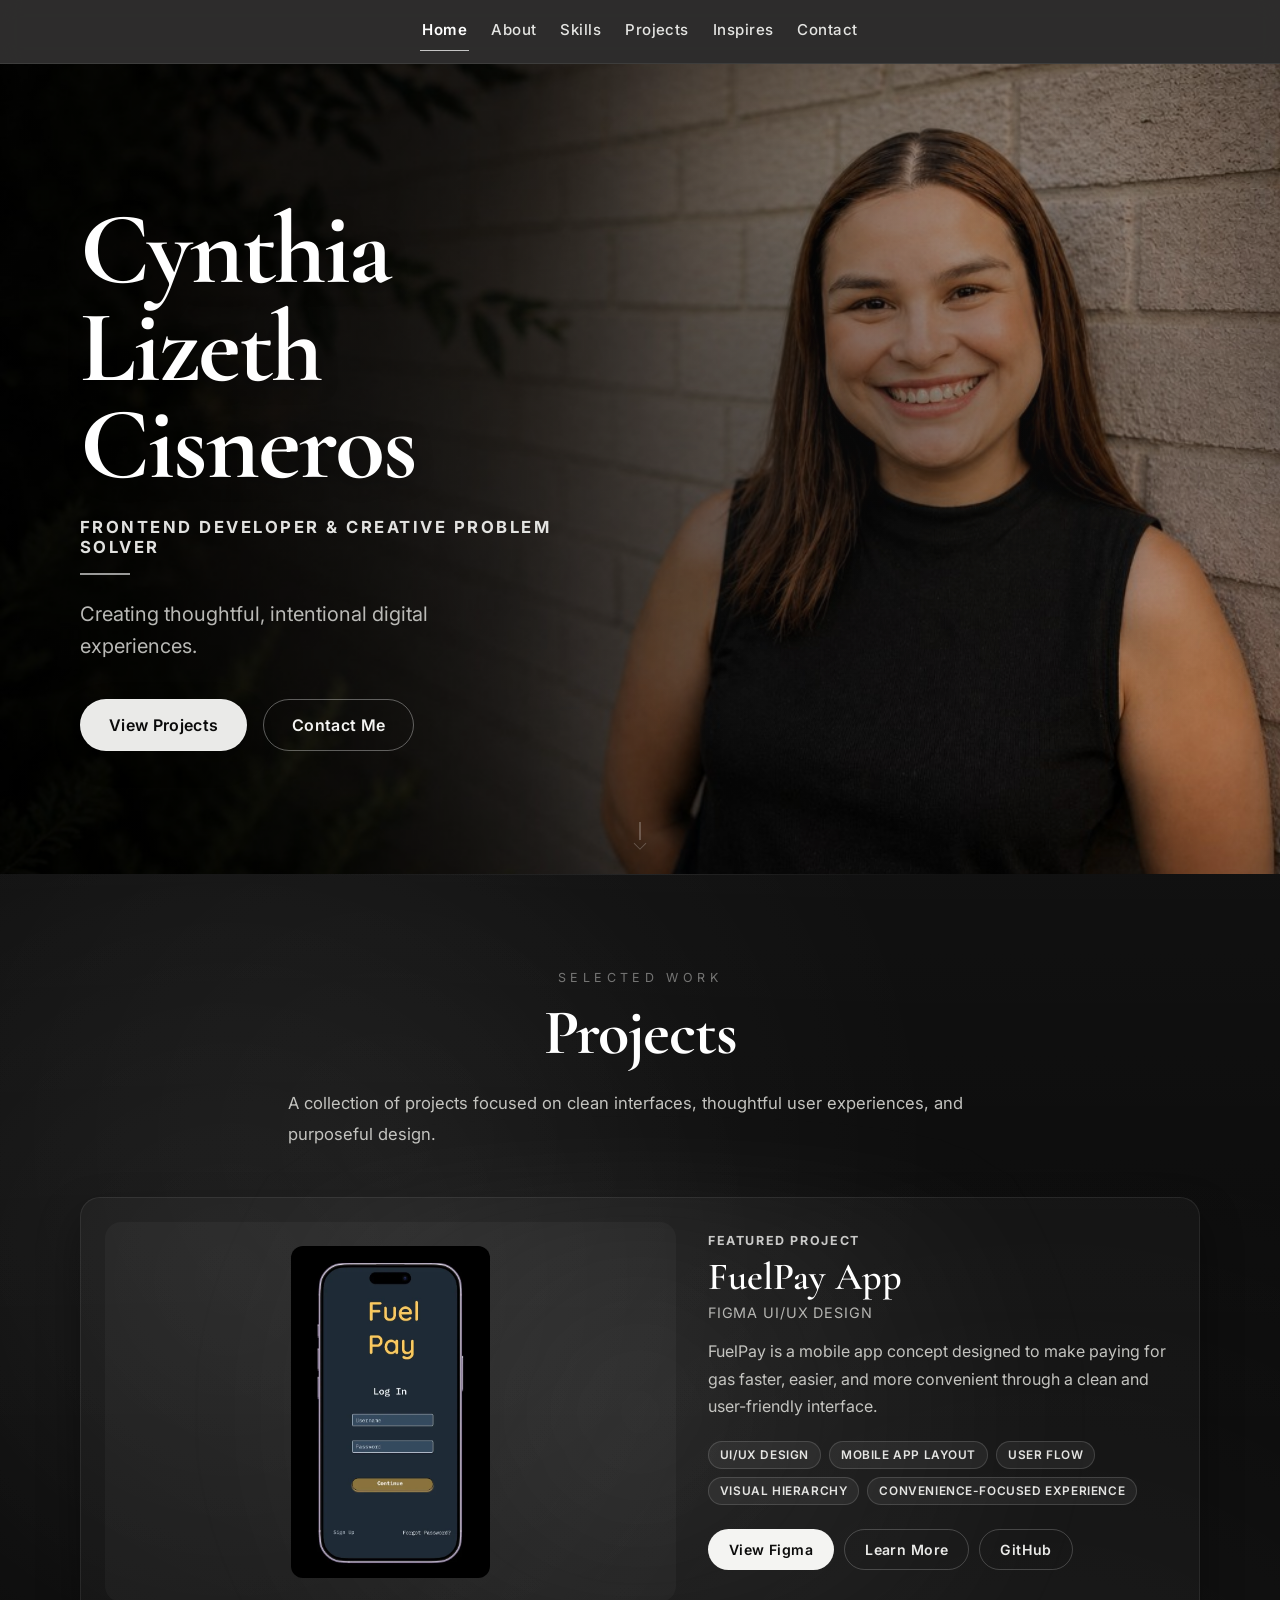
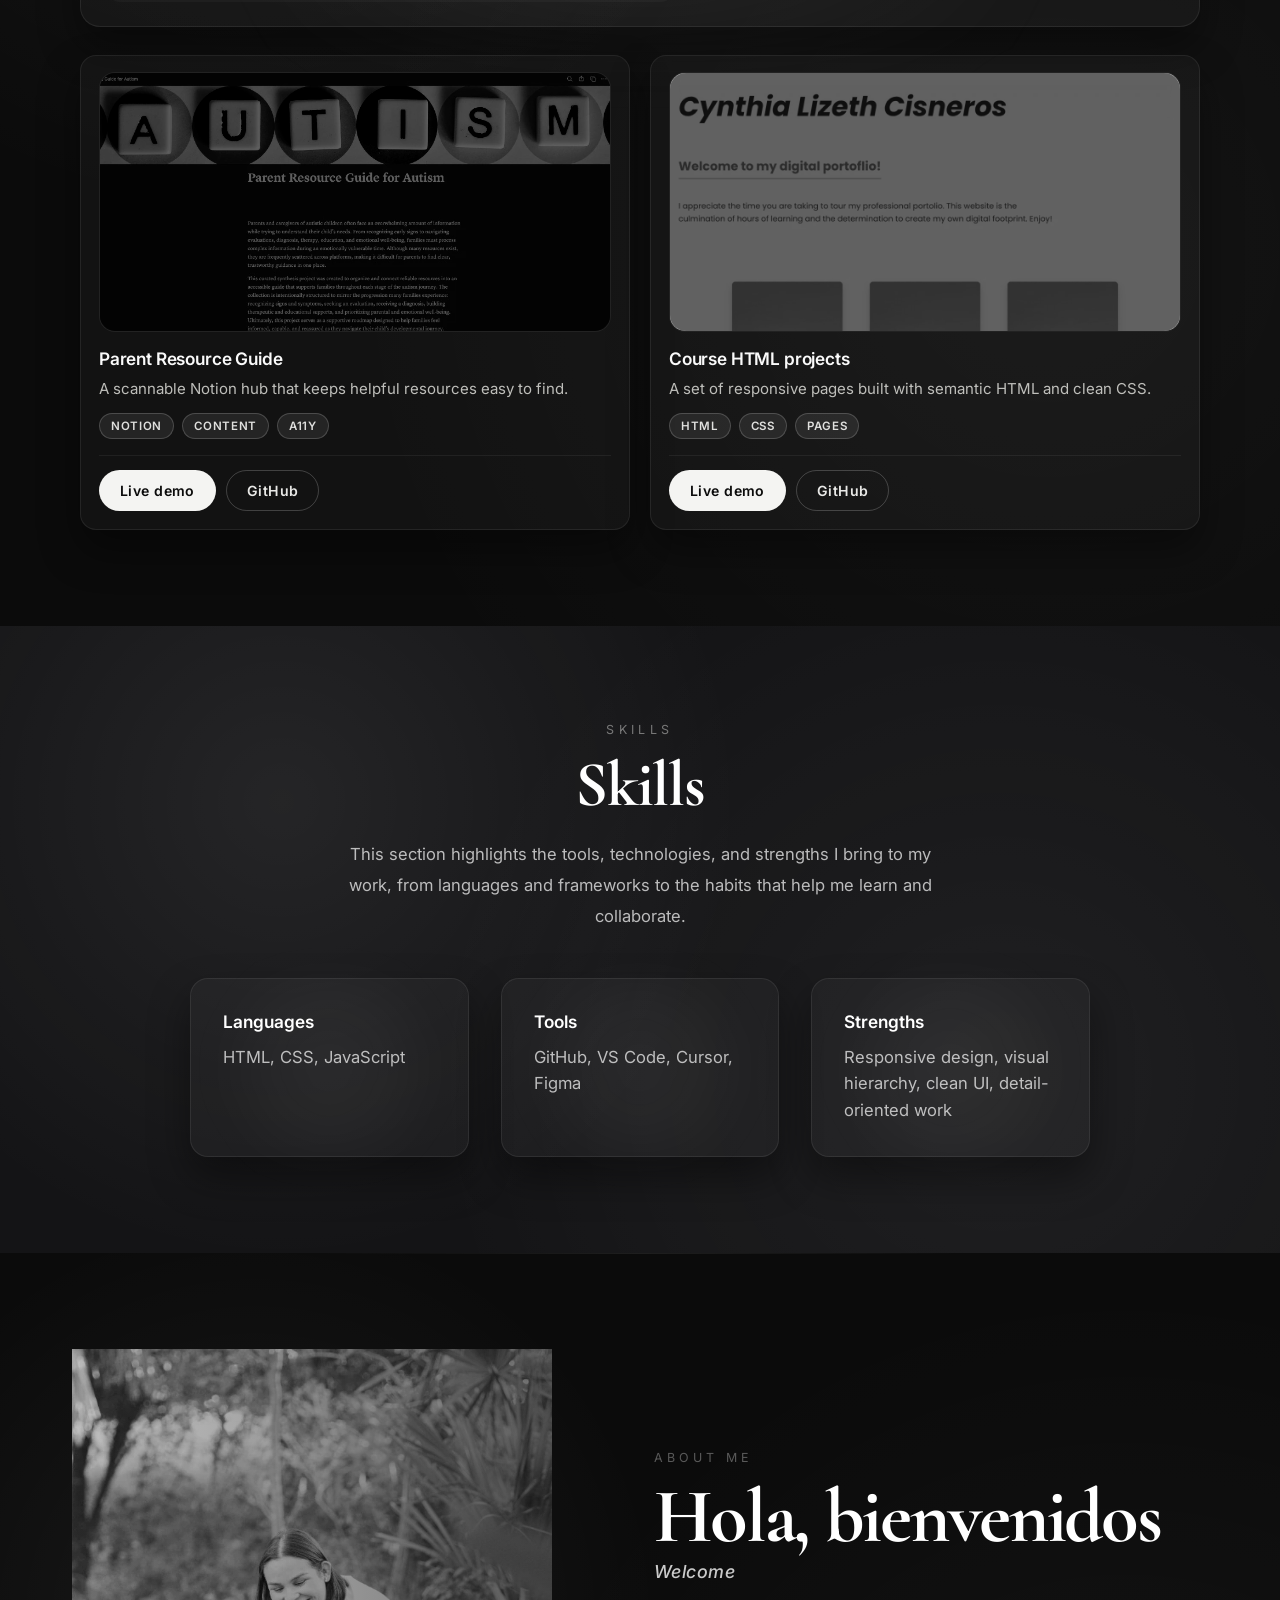
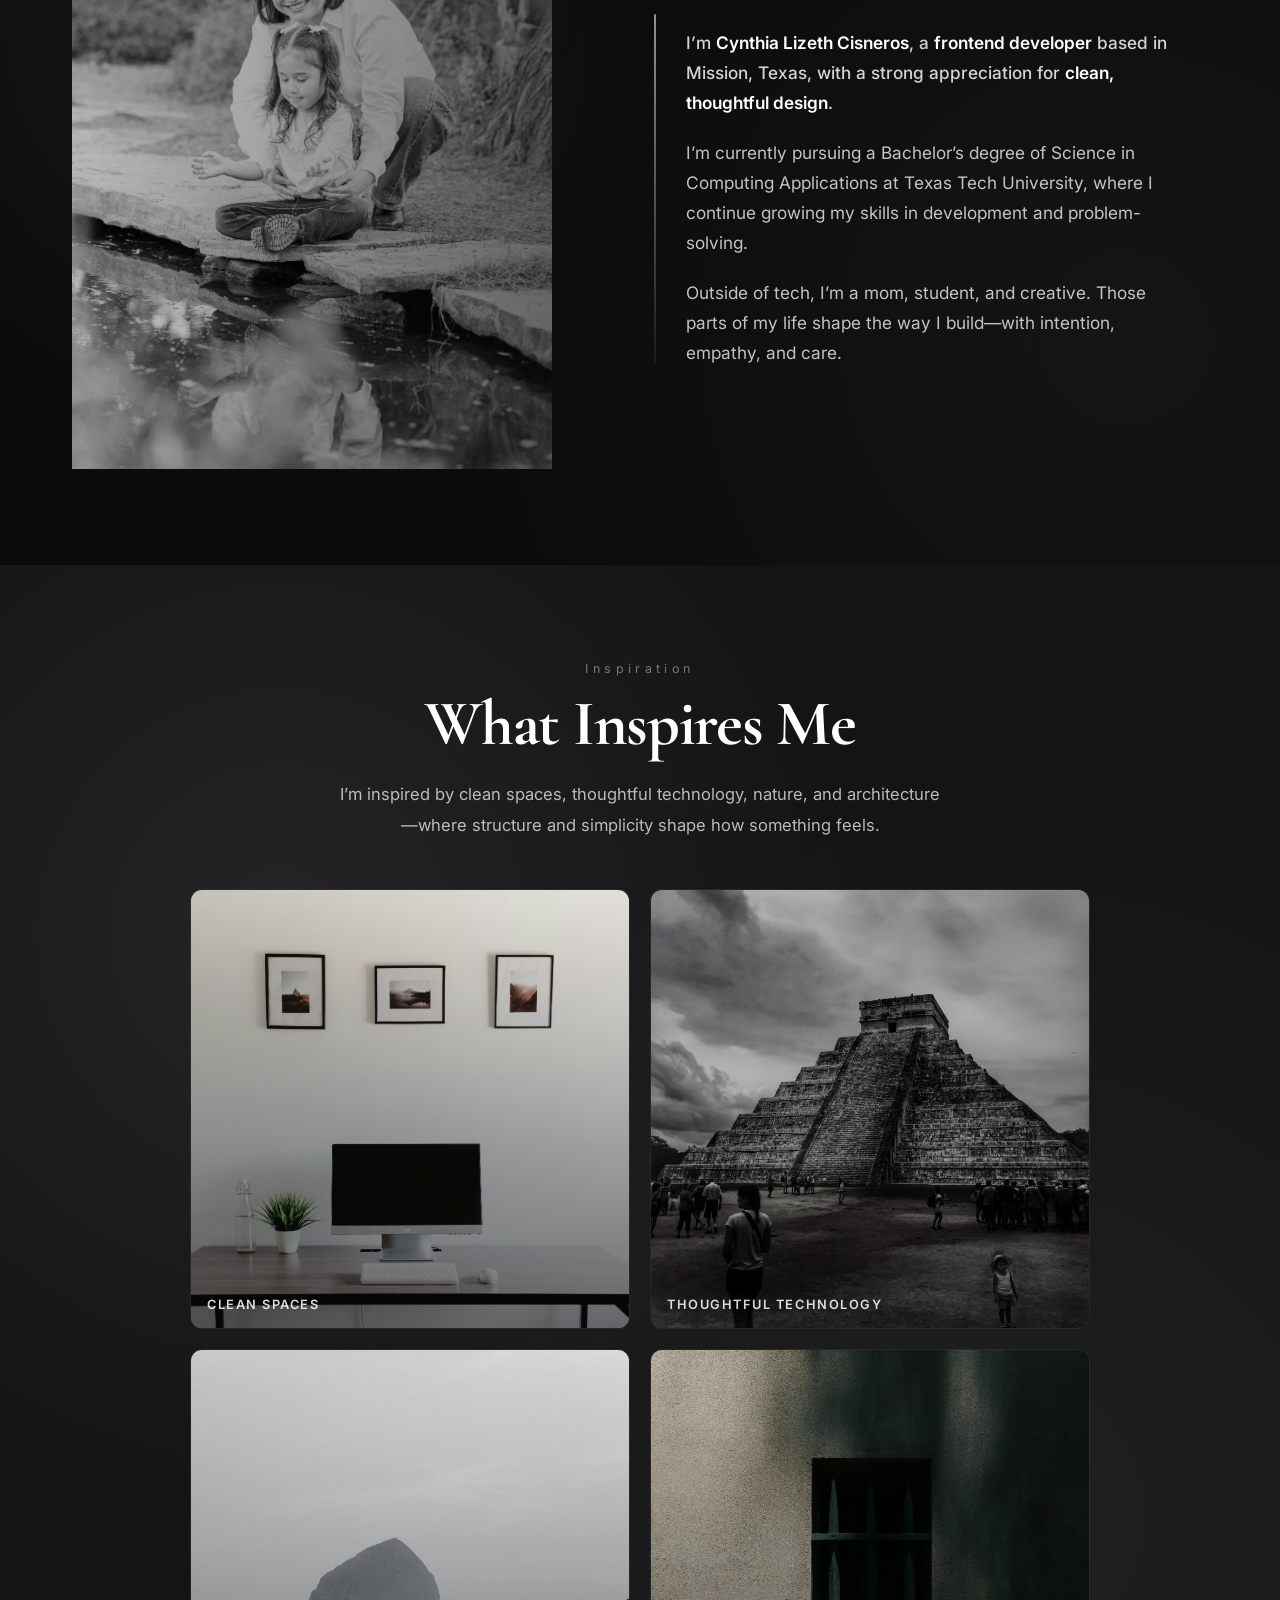
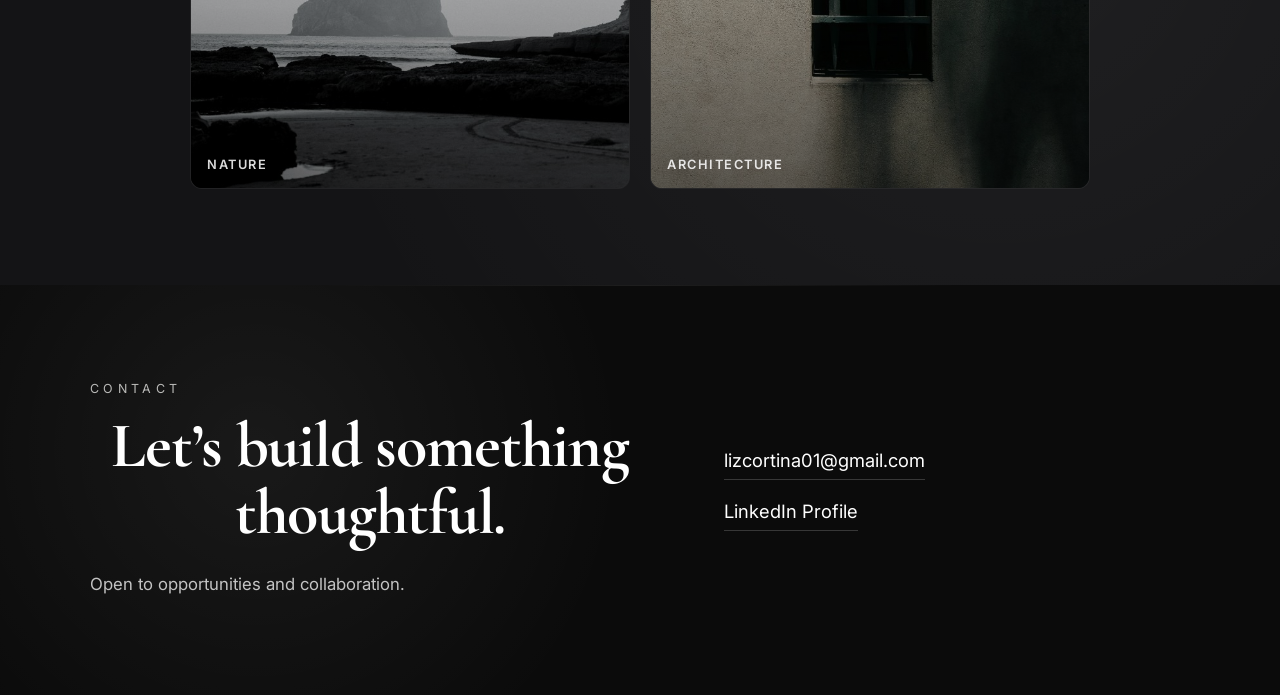
==== commit 40bb1292: "update style.css" ====
--- a/index.html
+++ b/index.html
@@ -53,8 +53,6 @@
         <div class="hero-scroll-indicator" aria-hidden="true"></div>
       </section>
 
-      <div class="section-fade" aria-hidden="true"></div>
-
       <section id="projects" class="section section-soft section--projects-showcase scroll-reveal">
         <div class="container">
           <p class="eyebrow">SELECTED WORK</p>
@@ -201,8 +199,6 @@
         </div>
       </section>
 
-      <div class="section-fade" aria-hidden="true"></div>
-
       <section id="skills" class="section light-section skills-section scroll-reveal">
         <div class="container narrow">
           <p class="eyebrow">SKILLS</p>
@@ -229,8 +225,6 @@
           </div>
         </div>
       </section>
-
-      <div class="section-fade" aria-hidden="true"></div>
 
       <section id="about" class="section about-section scroll-reveal">
         <div class="about-content">
@@ -269,8 +263,6 @@
         </div>
       </section>
 
-      <div class="section-fade" aria-hidden="true"></div>
-
       <section id="inspires" class="section light-section inspires-section scroll-reveal">
         <div class="container narrow">
           <p class="eyebrow">Inspiration</p>
@@ -327,8 +319,6 @@
           </div>
         </div>
       </section>
-
-      <div class="section-fade" aria-hidden="true"></div>
 
       <section id="contact" class="section section-dark contact-section scroll-reveal">
         <div class="contact-container">
--- a/style.css
+++ b/style.css
@@ -69,13 +69,13 @@
   position: relative;
 }
 
-section::before {
+section + section::before {
   content: "";
   position: absolute;
   top: 0;
   left: 50%;
   transform: translateX(-50%);
-  width: 60%;
+  width: 50%;
   height: 1px;
   background: linear-gradient(
     to right,
@@ -119,21 +119,6 @@
 
 .section {
   scroll-margin-top: 140px;
-}
-
-.section-fade {
-  position: relative;
-  height: 64px;
-  pointer-events: none;
-  flex-shrink: 0;
-}
-
-.section-fade::after {
-  content: "";
-  position: absolute;
-  inset: 0;
-  pointer-events: none;
-  background: linear-gradient(to bottom, transparent, #0b0b0b);
 }
 
 #home.section {
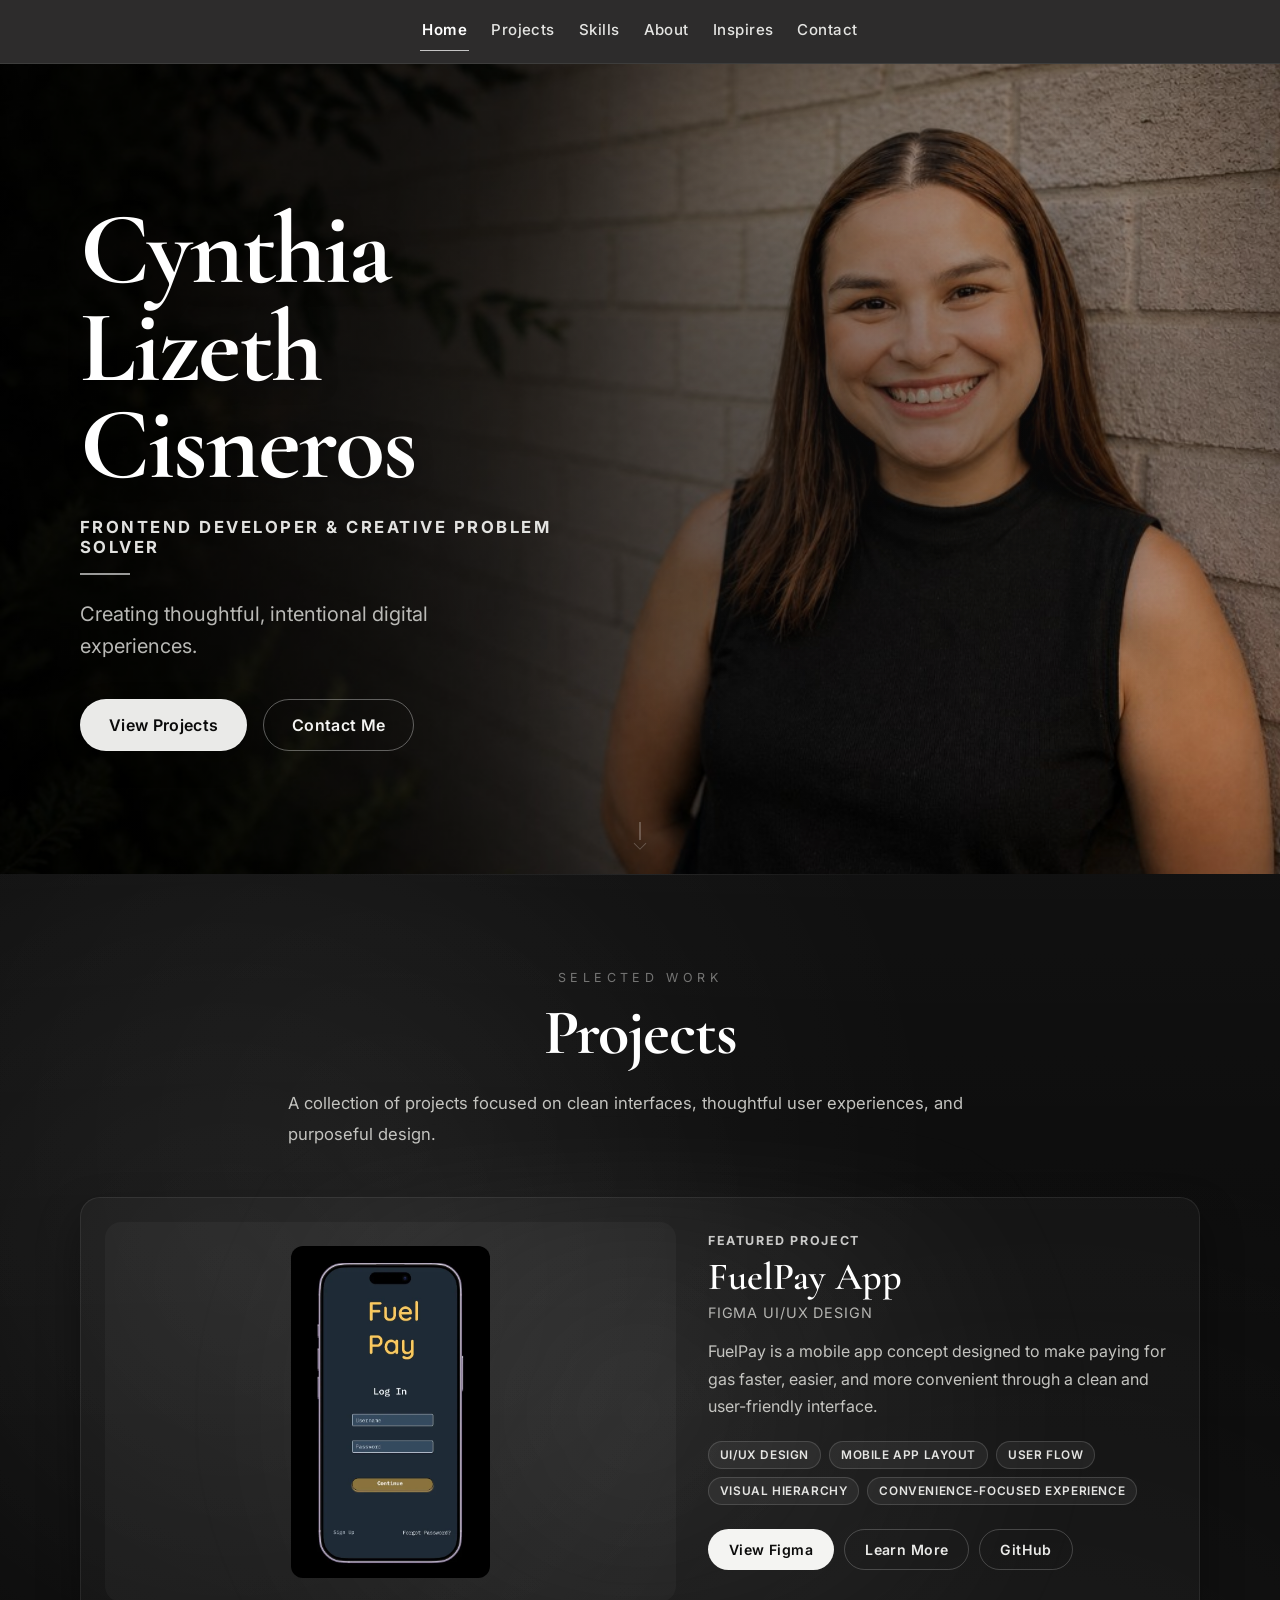
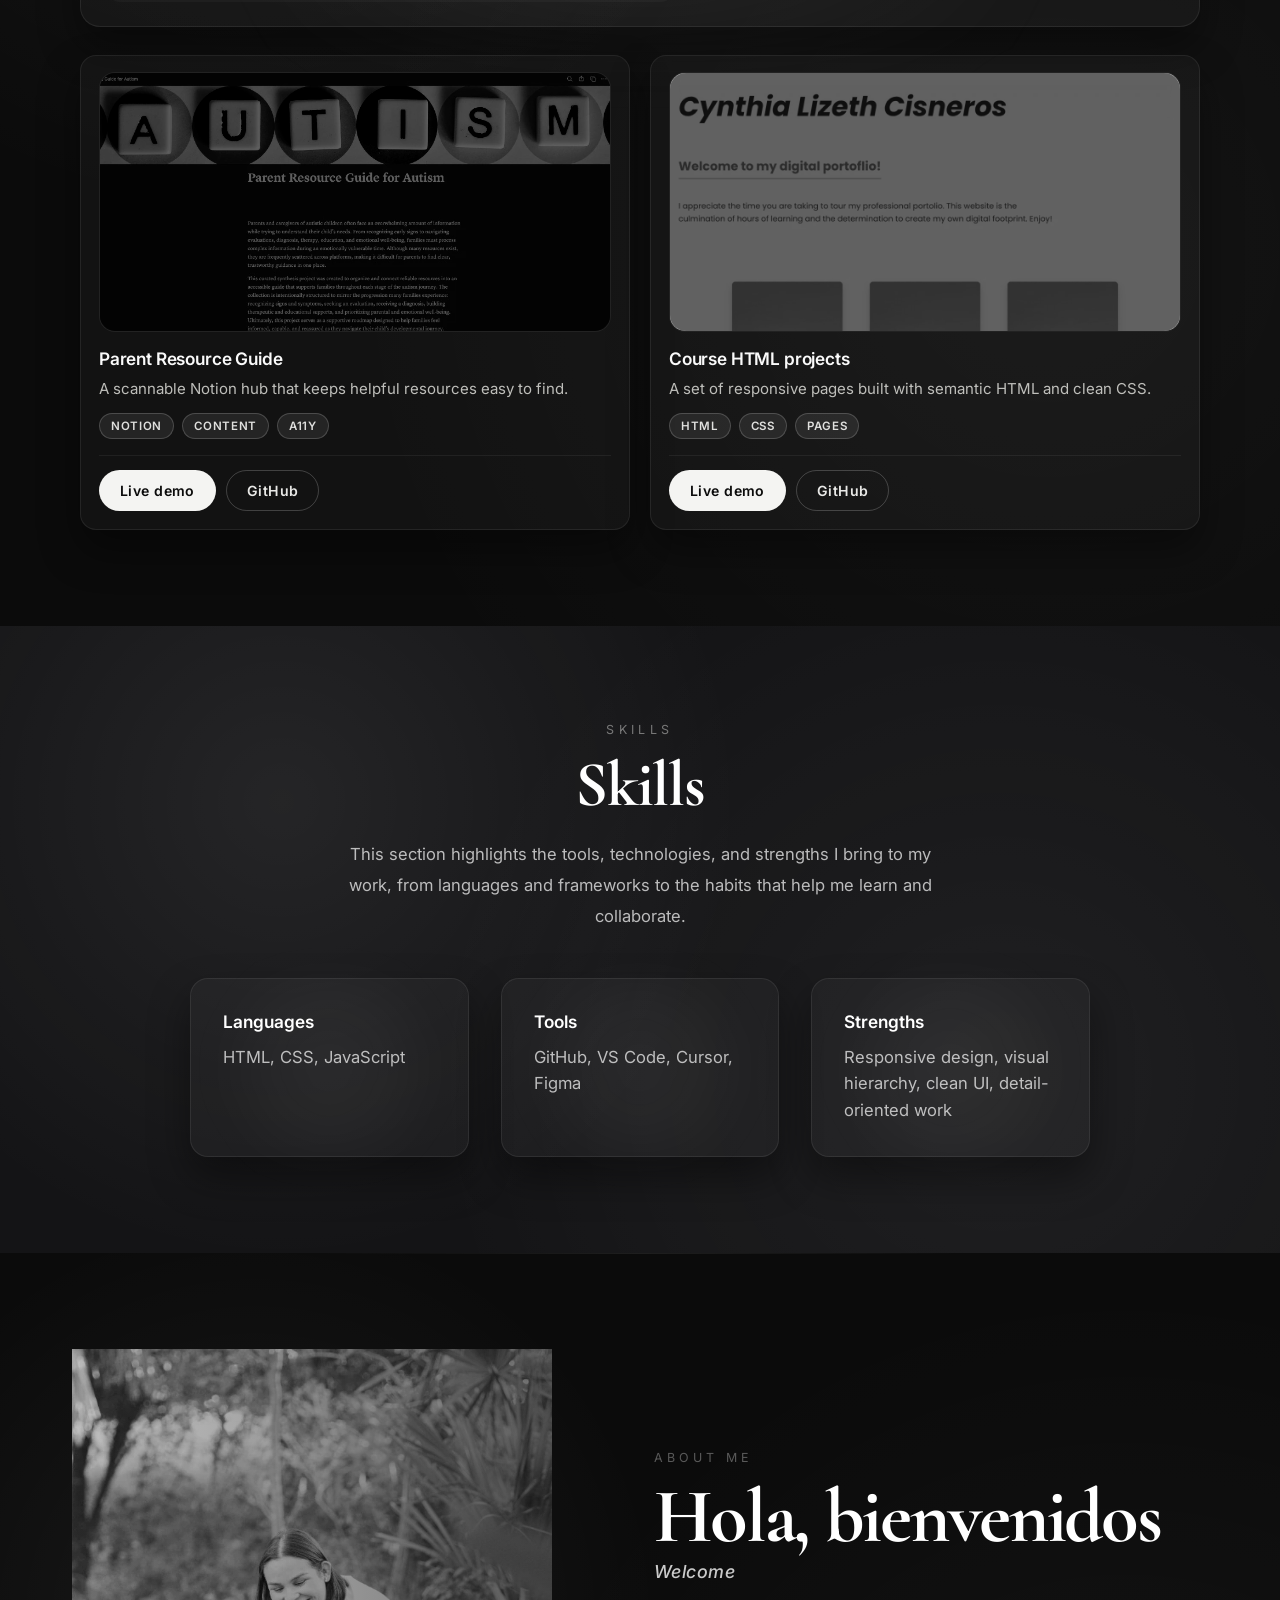
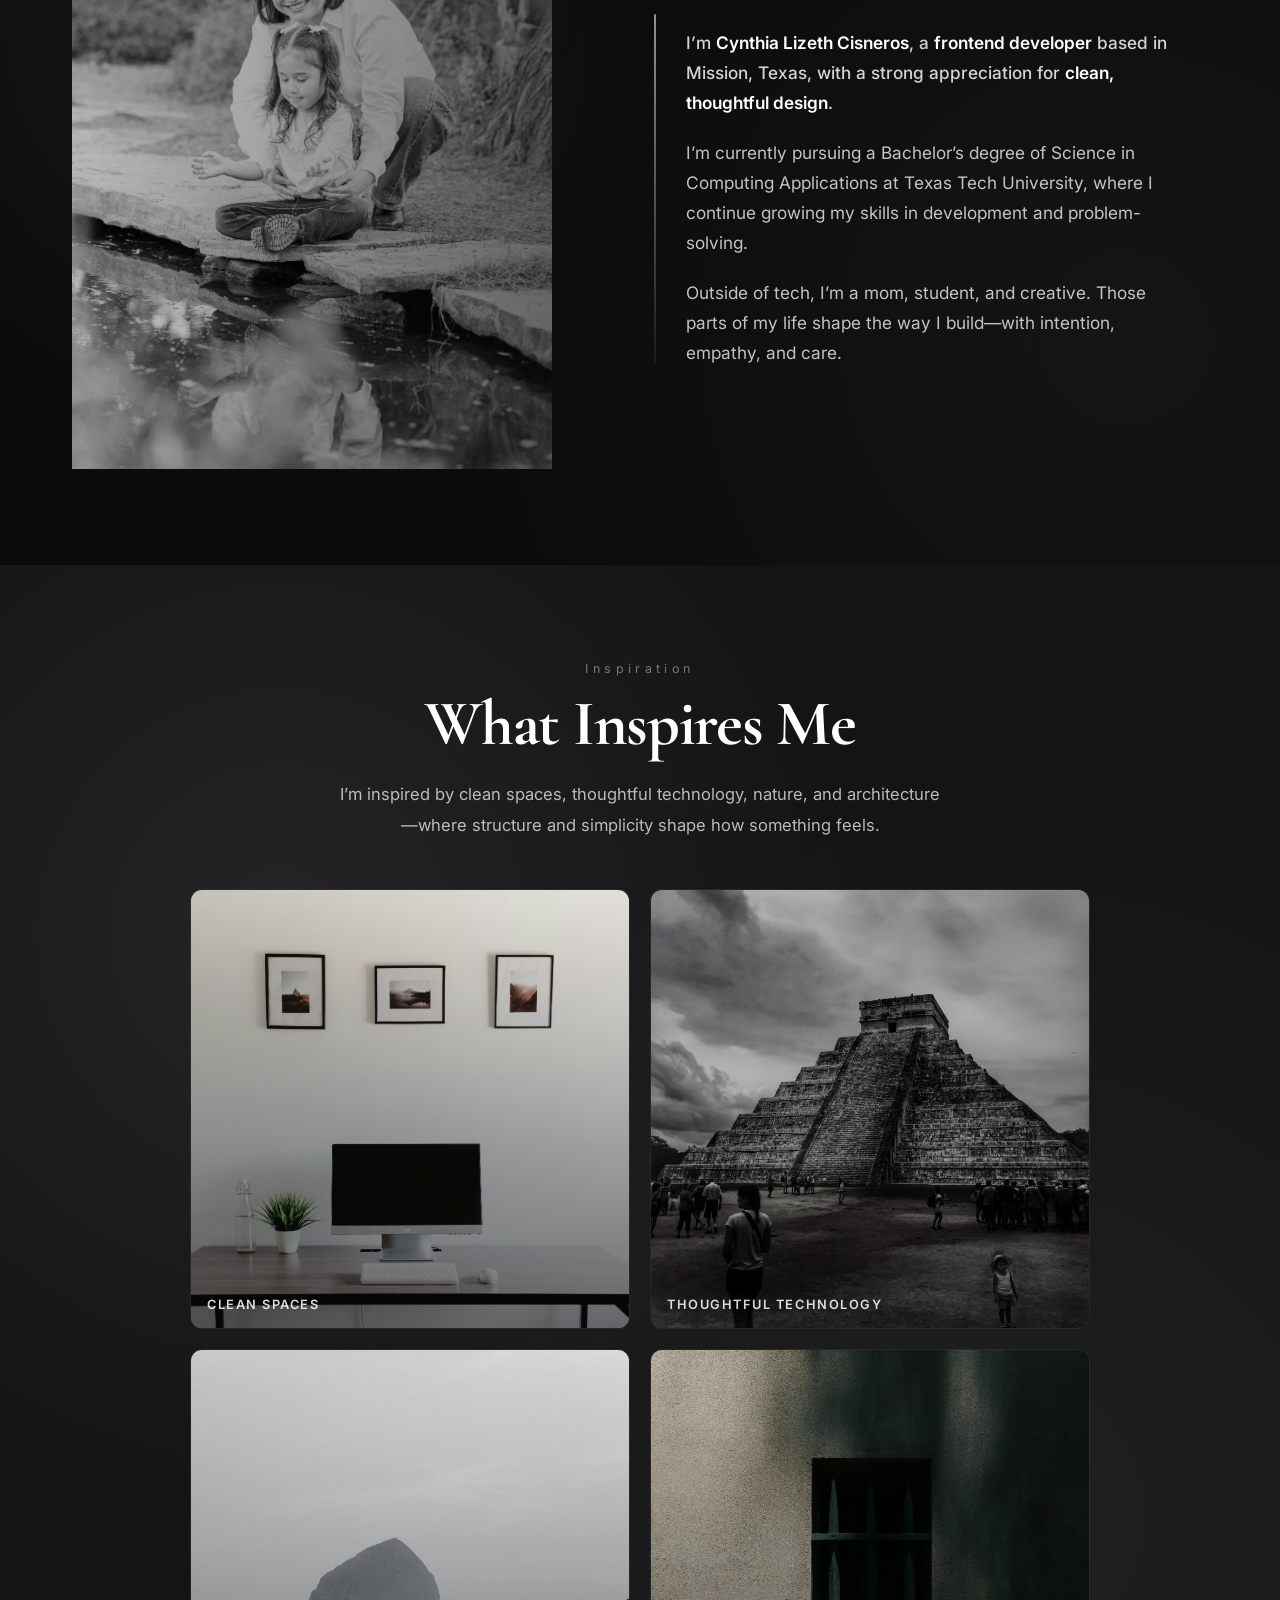
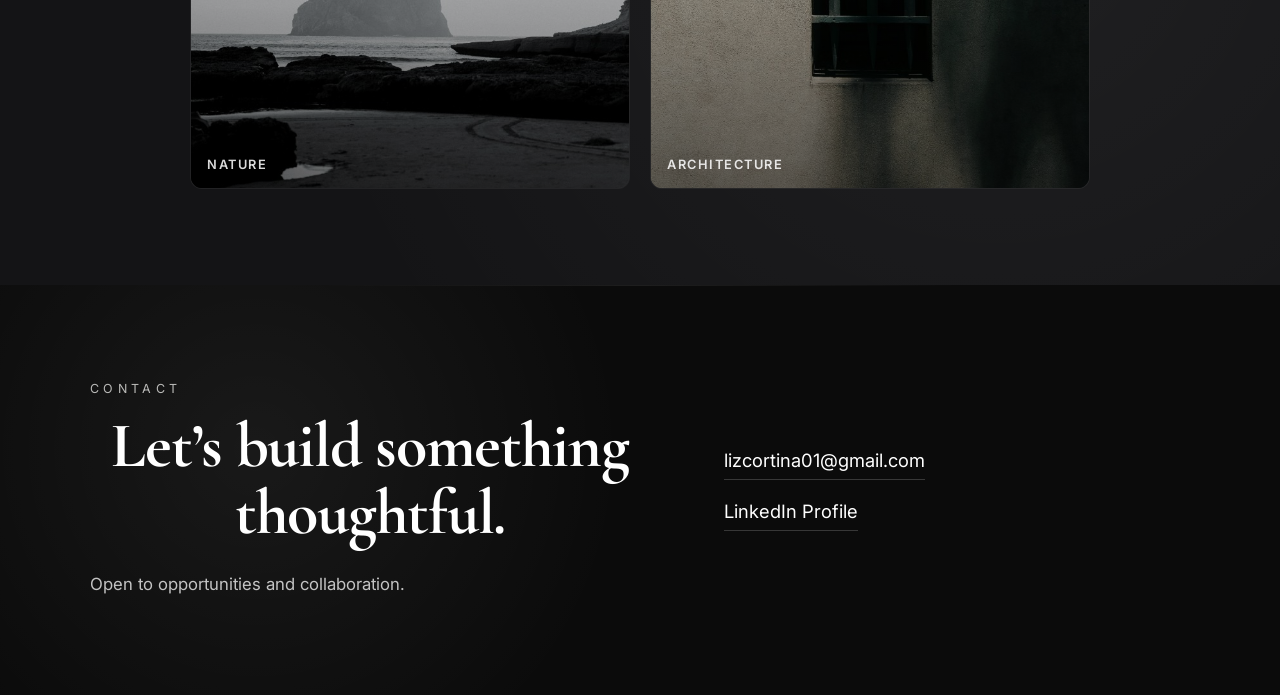
==== commit 8dc2189f: "updated index.html" ====
--- a/index.html
+++ b/index.html
@@ -25,9 +25,9 @@
     <header class="site-header">
       <nav class="main-nav" aria-label="Primary navigation">
         <a class="nav-link active" href="#home">Home</a>
+        <a class="nav-link" href="#projects">Projects</a>
+        <a class="nav-link" href="#skills">Skills</a>
         <a class="nav-link" href="#about">About</a>
-        <a class="nav-link" href="#skills">Skills</a>
-        <a class="nav-link" href="#projects">Projects</a>
         <a class="nav-link" href="#inspires">Inspires</a>
         <a class="nav-link" href="#contact">Contact</a>
       </nav>
--- a/style.css
+++ b/style.css
@@ -30,26 +30,15 @@
   scroll-padding-top: 92px;
 }
 
-@media (prefers-reduced-motion: no-preference) {
-  html.js .scroll-reveal:not(.scroll-reveal--visible) {
-    opacity: 0;
-    transform: translateY(24px);
-    transition:
-      opacity 0.6s ease,
-      transform 0.6s ease;
-  }
-
-  html.js .scroll-reveal.scroll-reveal--visible {
-    opacity: 1;
-    transform: translateY(0);
-  }
-}
-
 @media (prefers-reduced-motion: reduce) {
-  html.js .scroll-reveal {
-    opacity: 1 !important;
-    transform: none !important;
+  * {
+    animation: none !important;
     transition: none !important;
+    scroll-behavior: auto !important;
+  }
+
+  html {
+    scroll-behavior: auto !important;
   }
 }
 
@@ -133,8 +122,6 @@
   justify-content: center;
   padding: 12px 16px;
   background: rgba(10, 10, 10, 0.85);
-  backdrop-filter: blur(10px);
-  -webkit-backdrop-filter: blur(10px);
   border-bottom: 1px solid rgba(255, 255, 255, 0.08);
 }
 
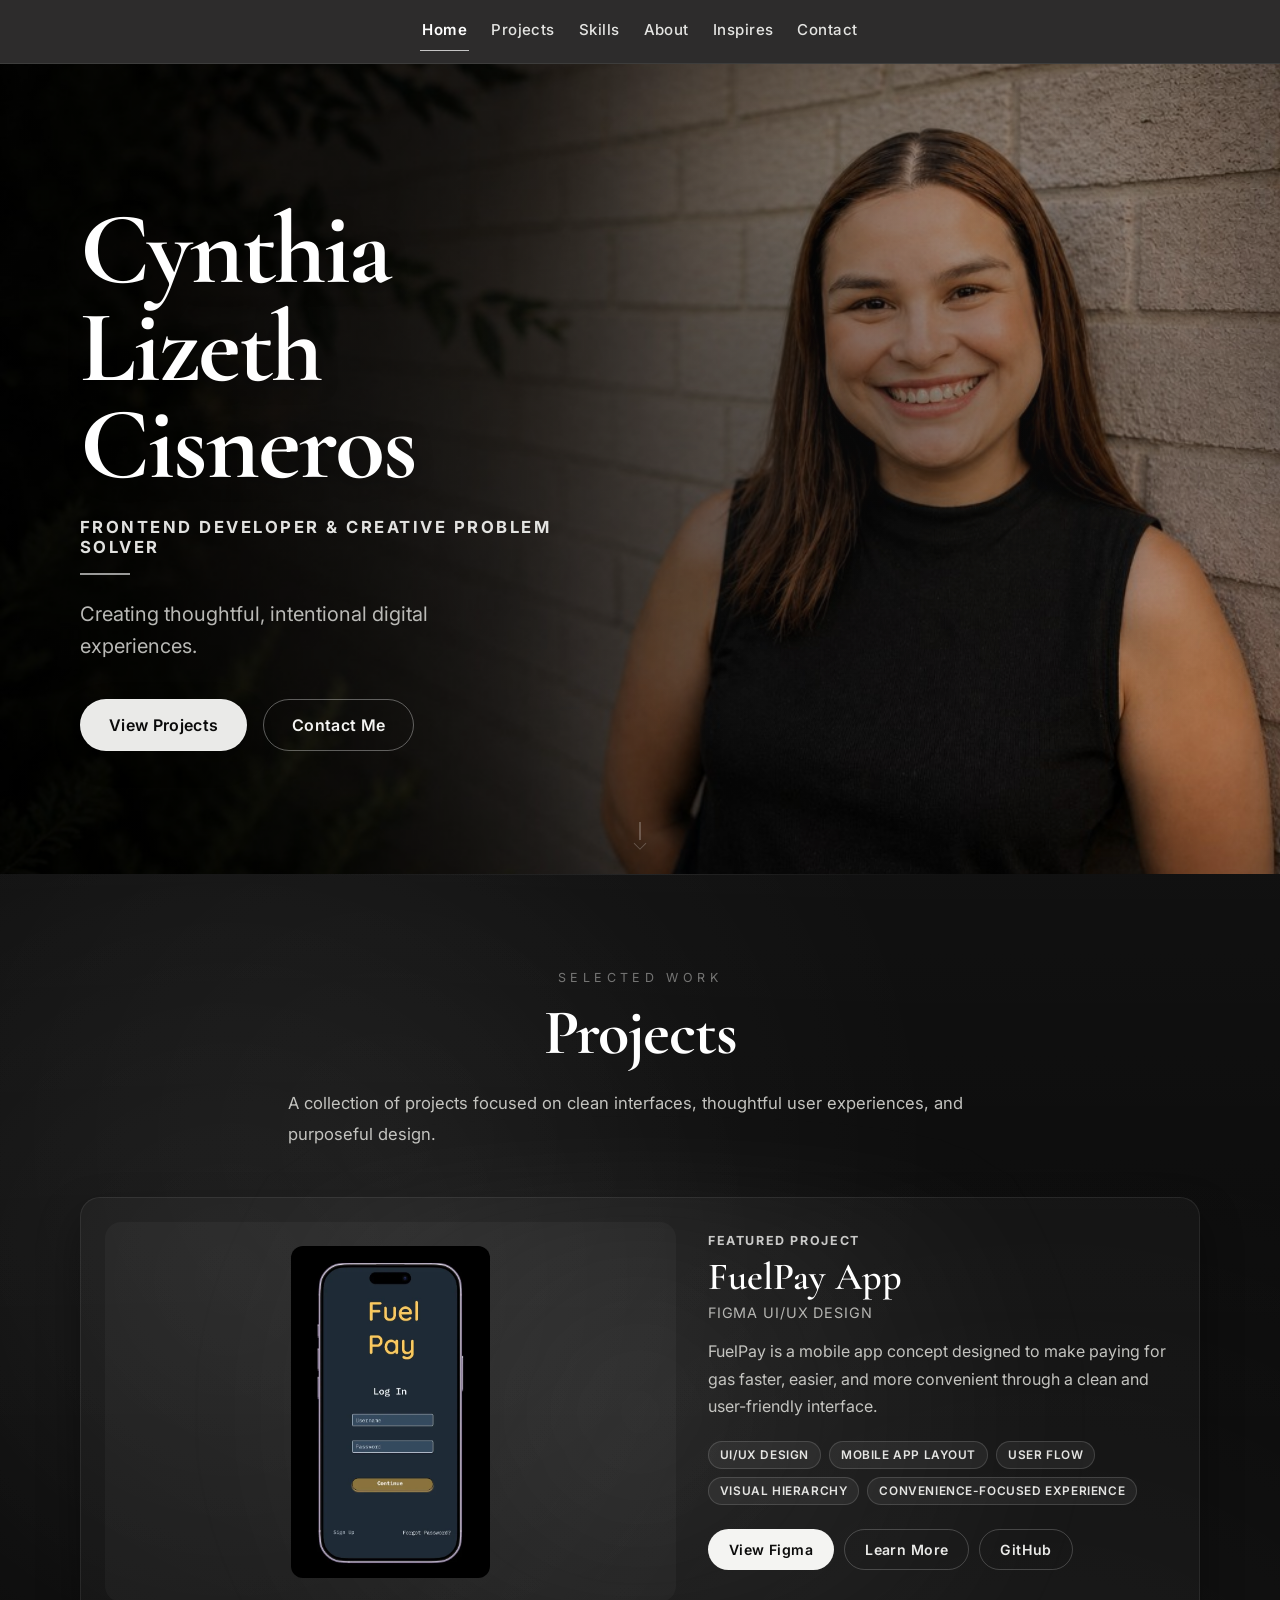
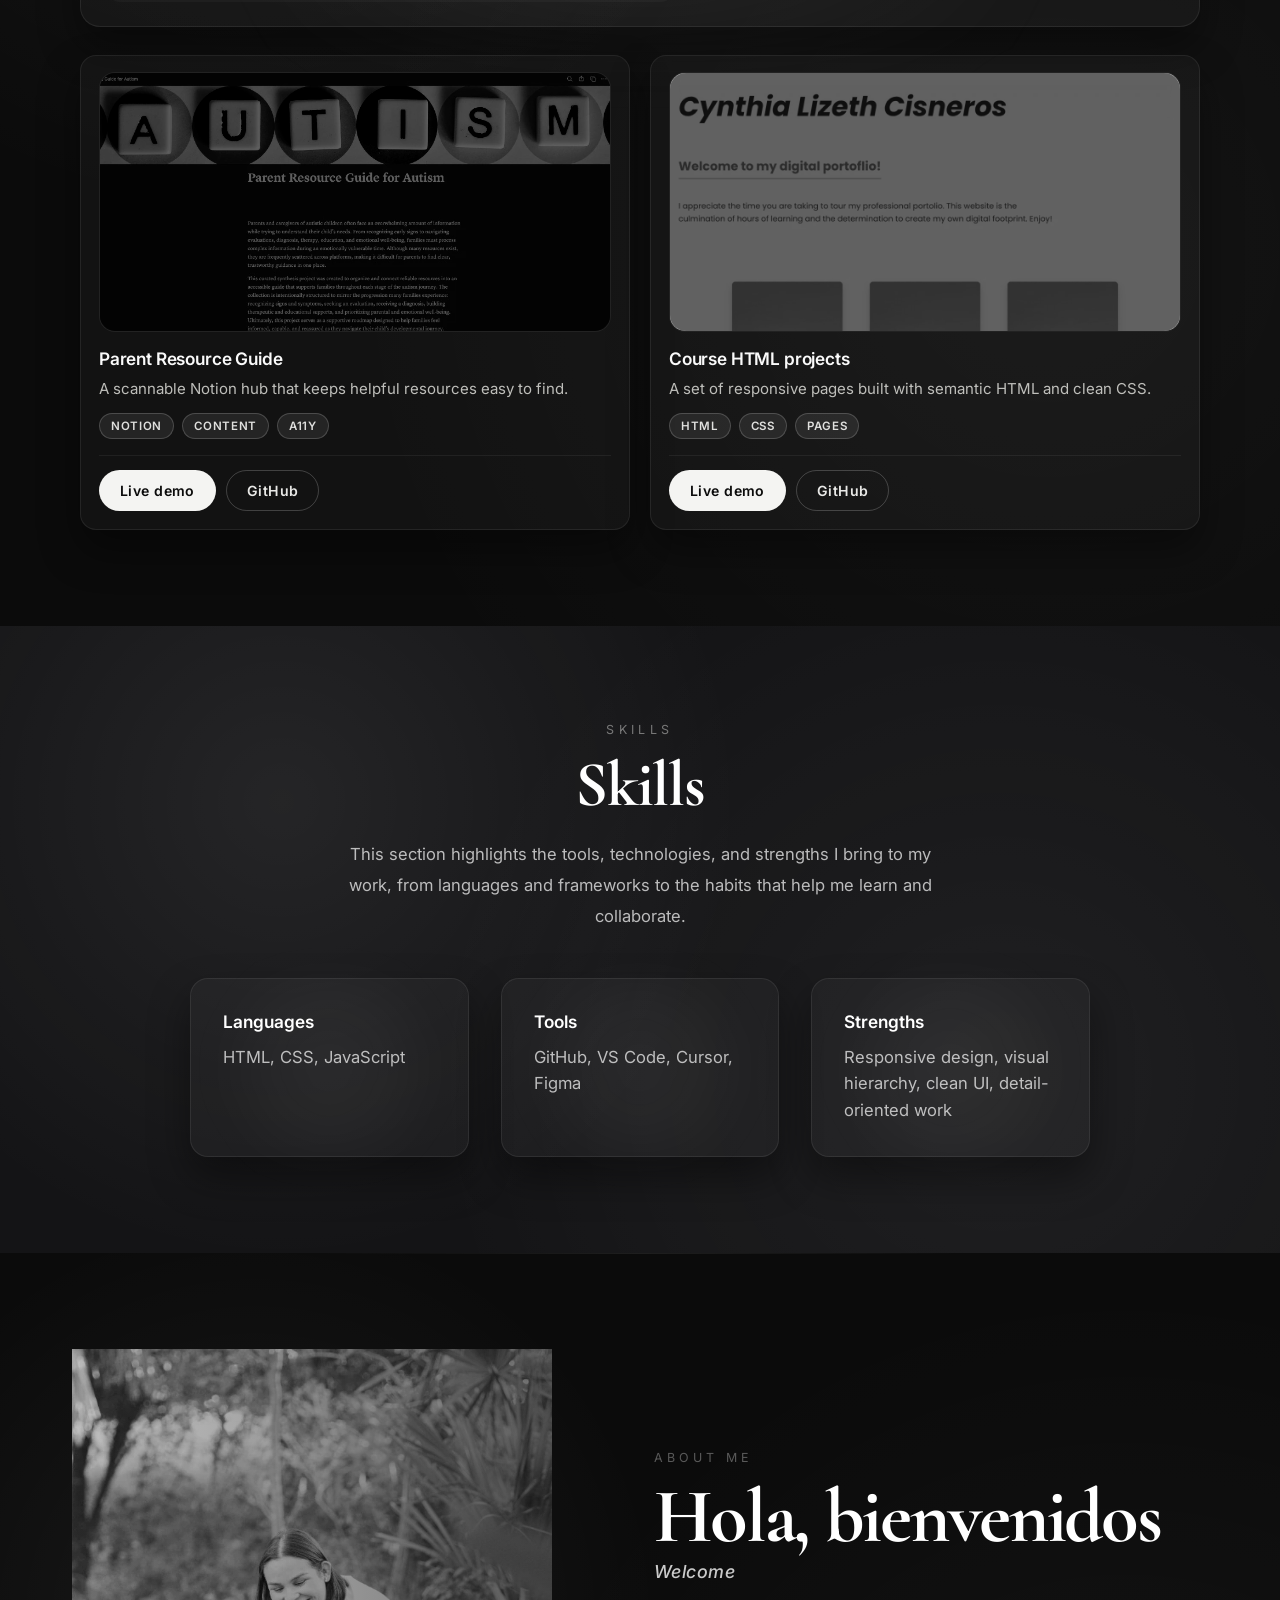
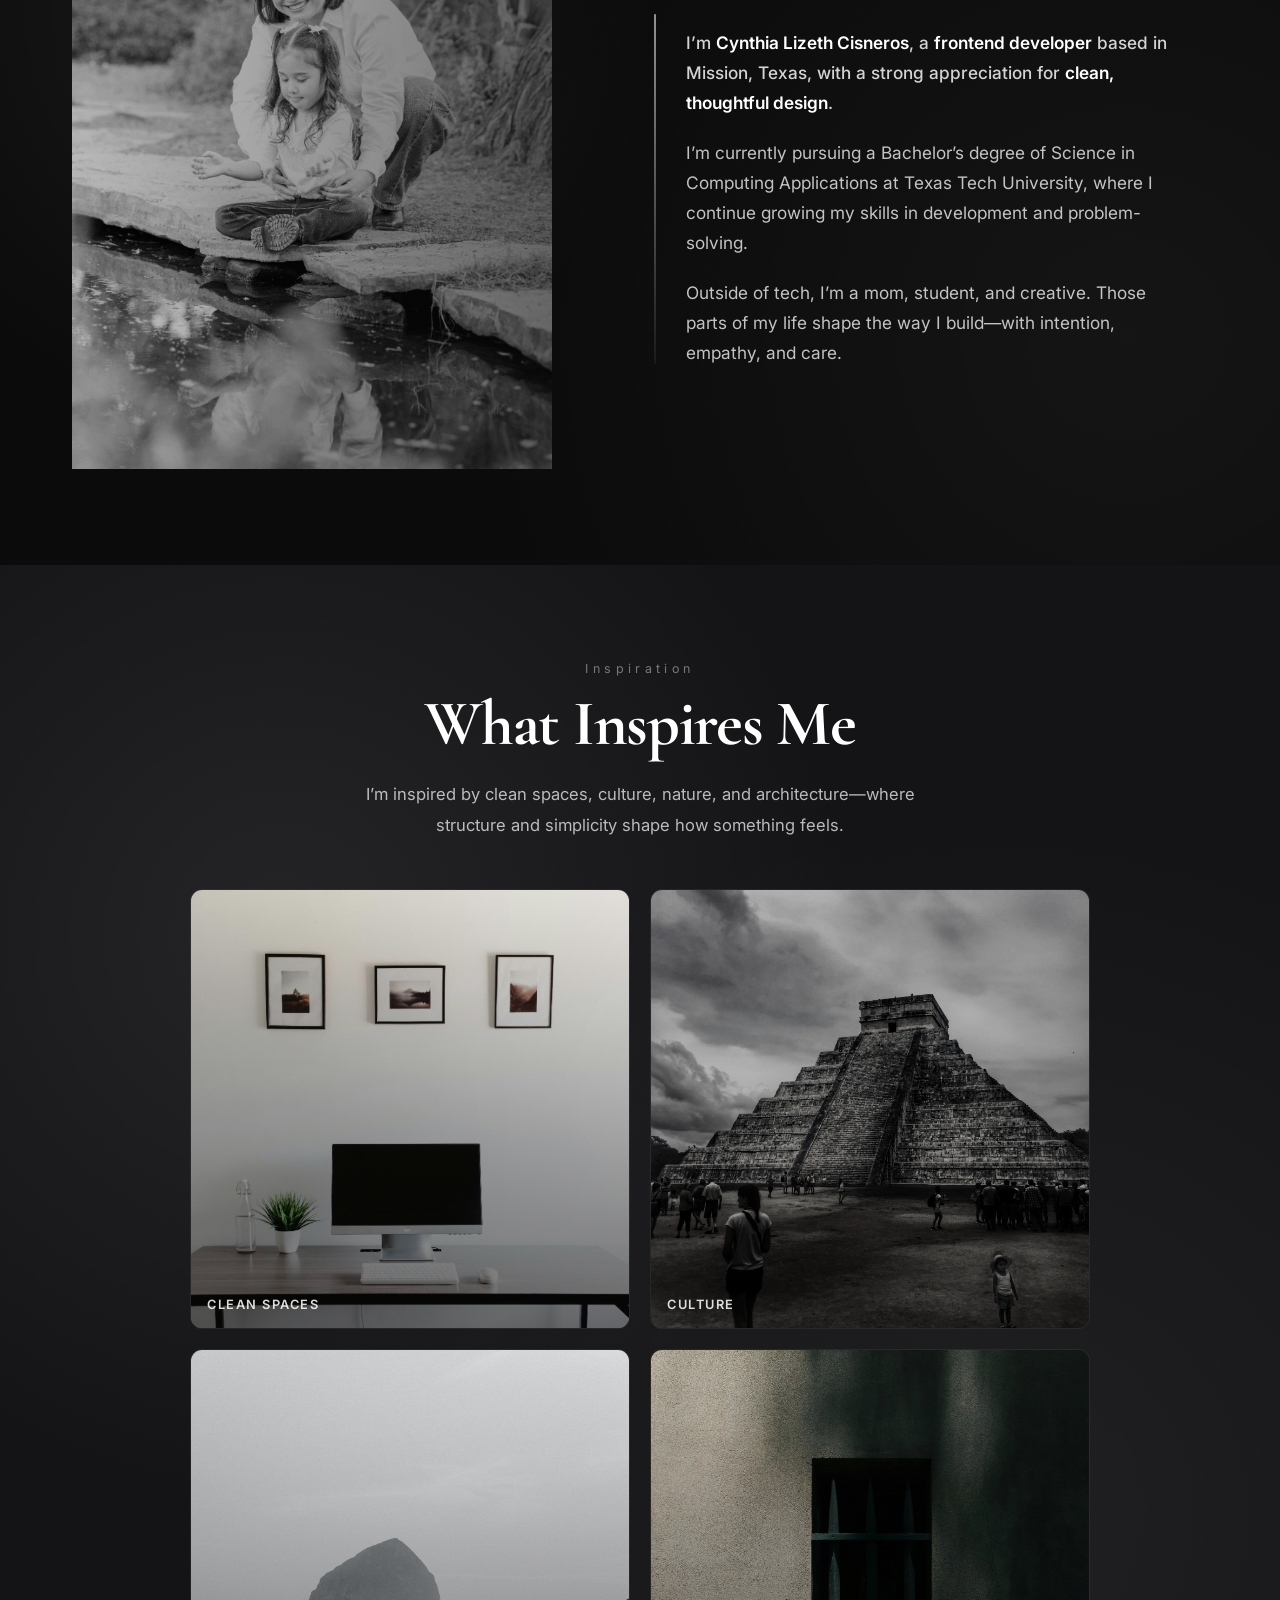
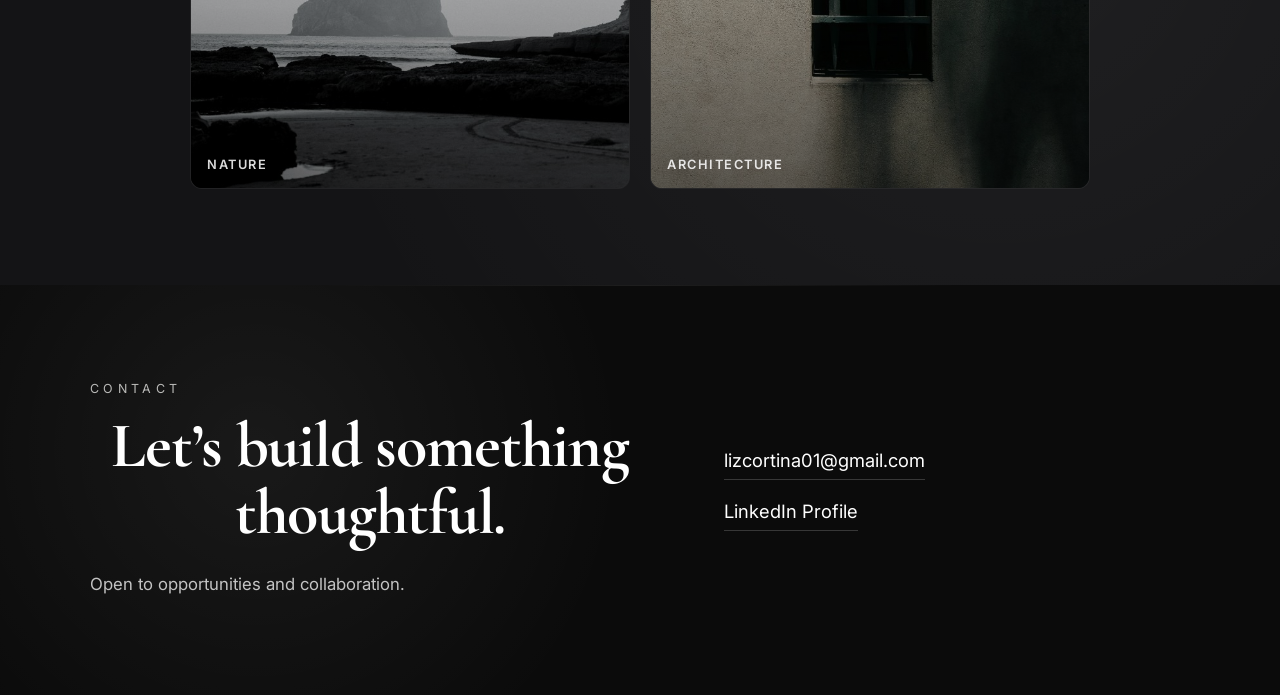
==== commit f4f6333e: "update index.html" ====
--- a/index.html
+++ b/index.html
@@ -268,7 +268,7 @@
           <p class="eyebrow">Inspiration</p>
           <h2>What Inspires Me</h2>
           <p class="section-intro">
-            I’m inspired by clean spaces, thoughtful technology, nature, and architecture—where structure and simplicity shape how something feels.
+            I’m inspired by clean spaces, culture, nature, and architecture—where structure and simplicity shape how something feels.
           </p>
 
           <div class="inspires-grid">
@@ -292,7 +292,7 @@
                 loading="lazy"
                 decoding="async"
               />
-              <span class="inspires-caption">Thoughtful Technology</span>
+              <span class="inspires-caption">Culture</span>
             </div>
             <div class="inspires-item">
               <img
